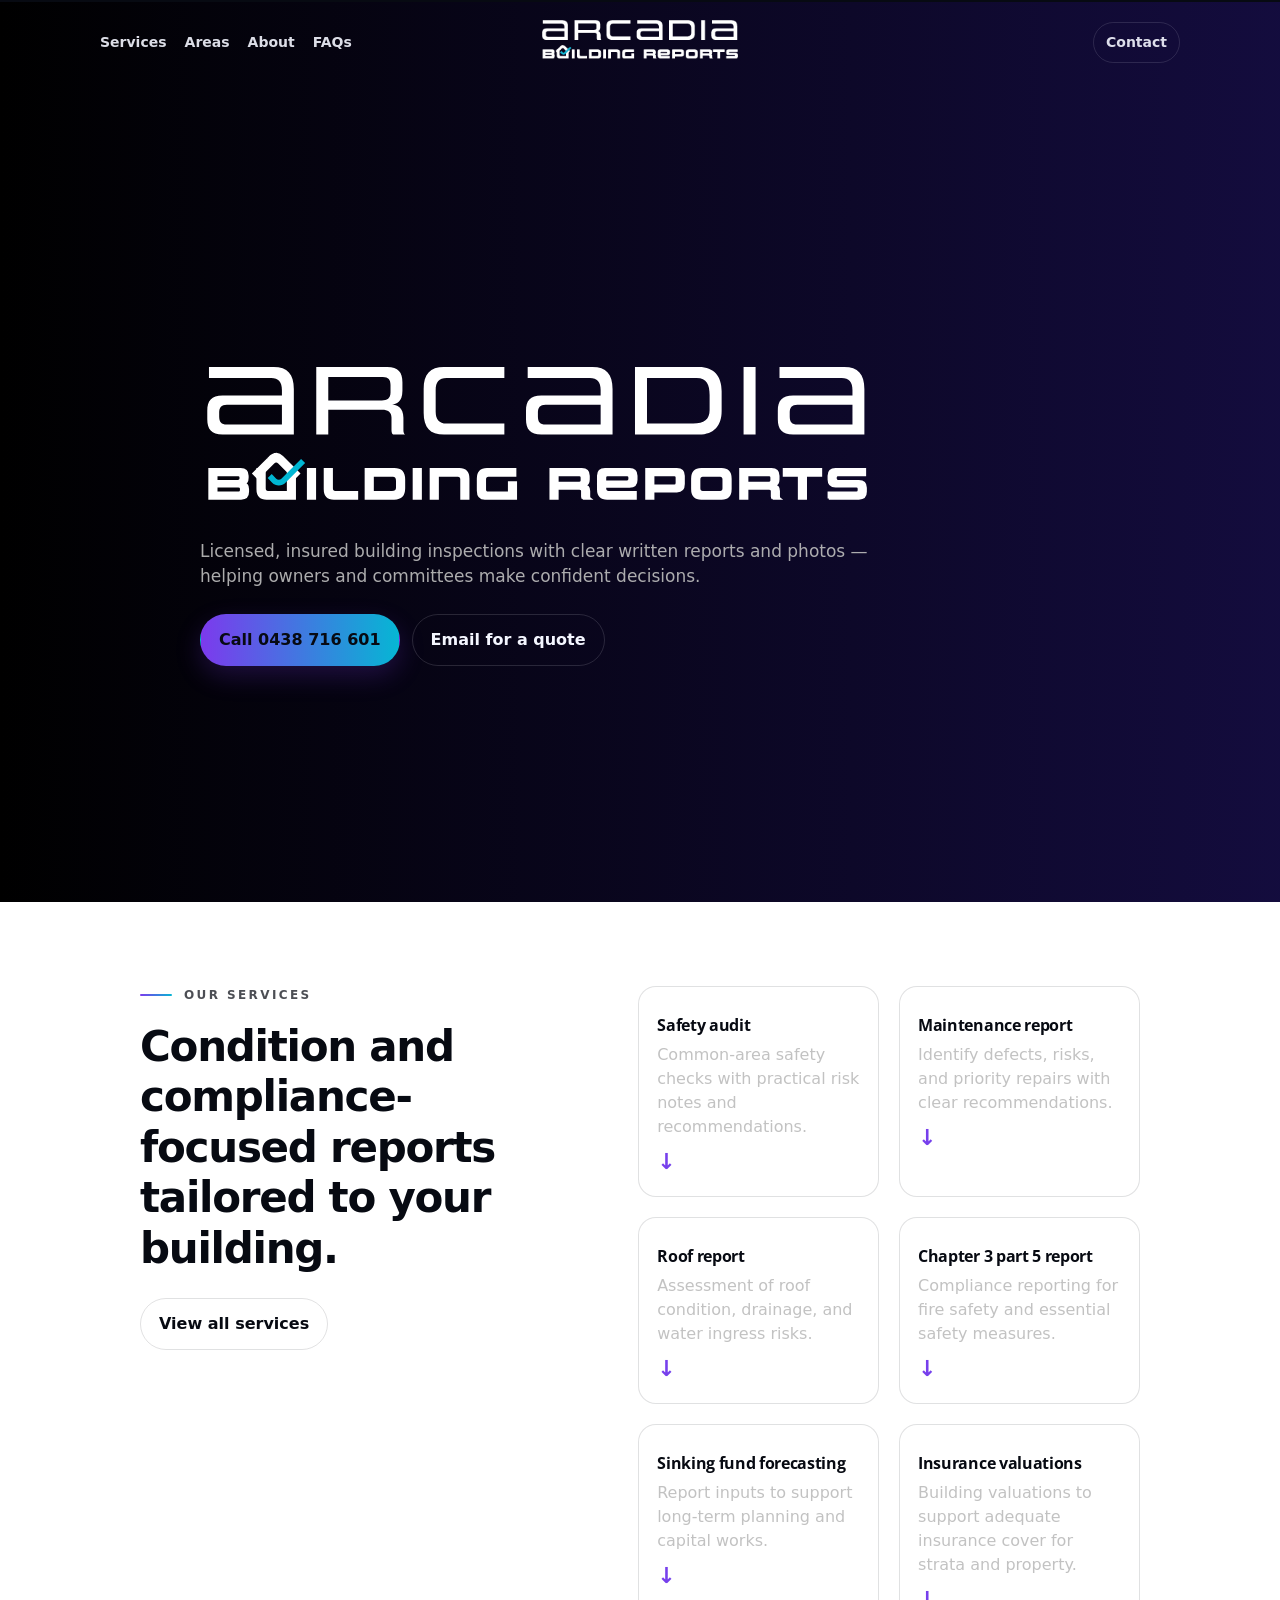
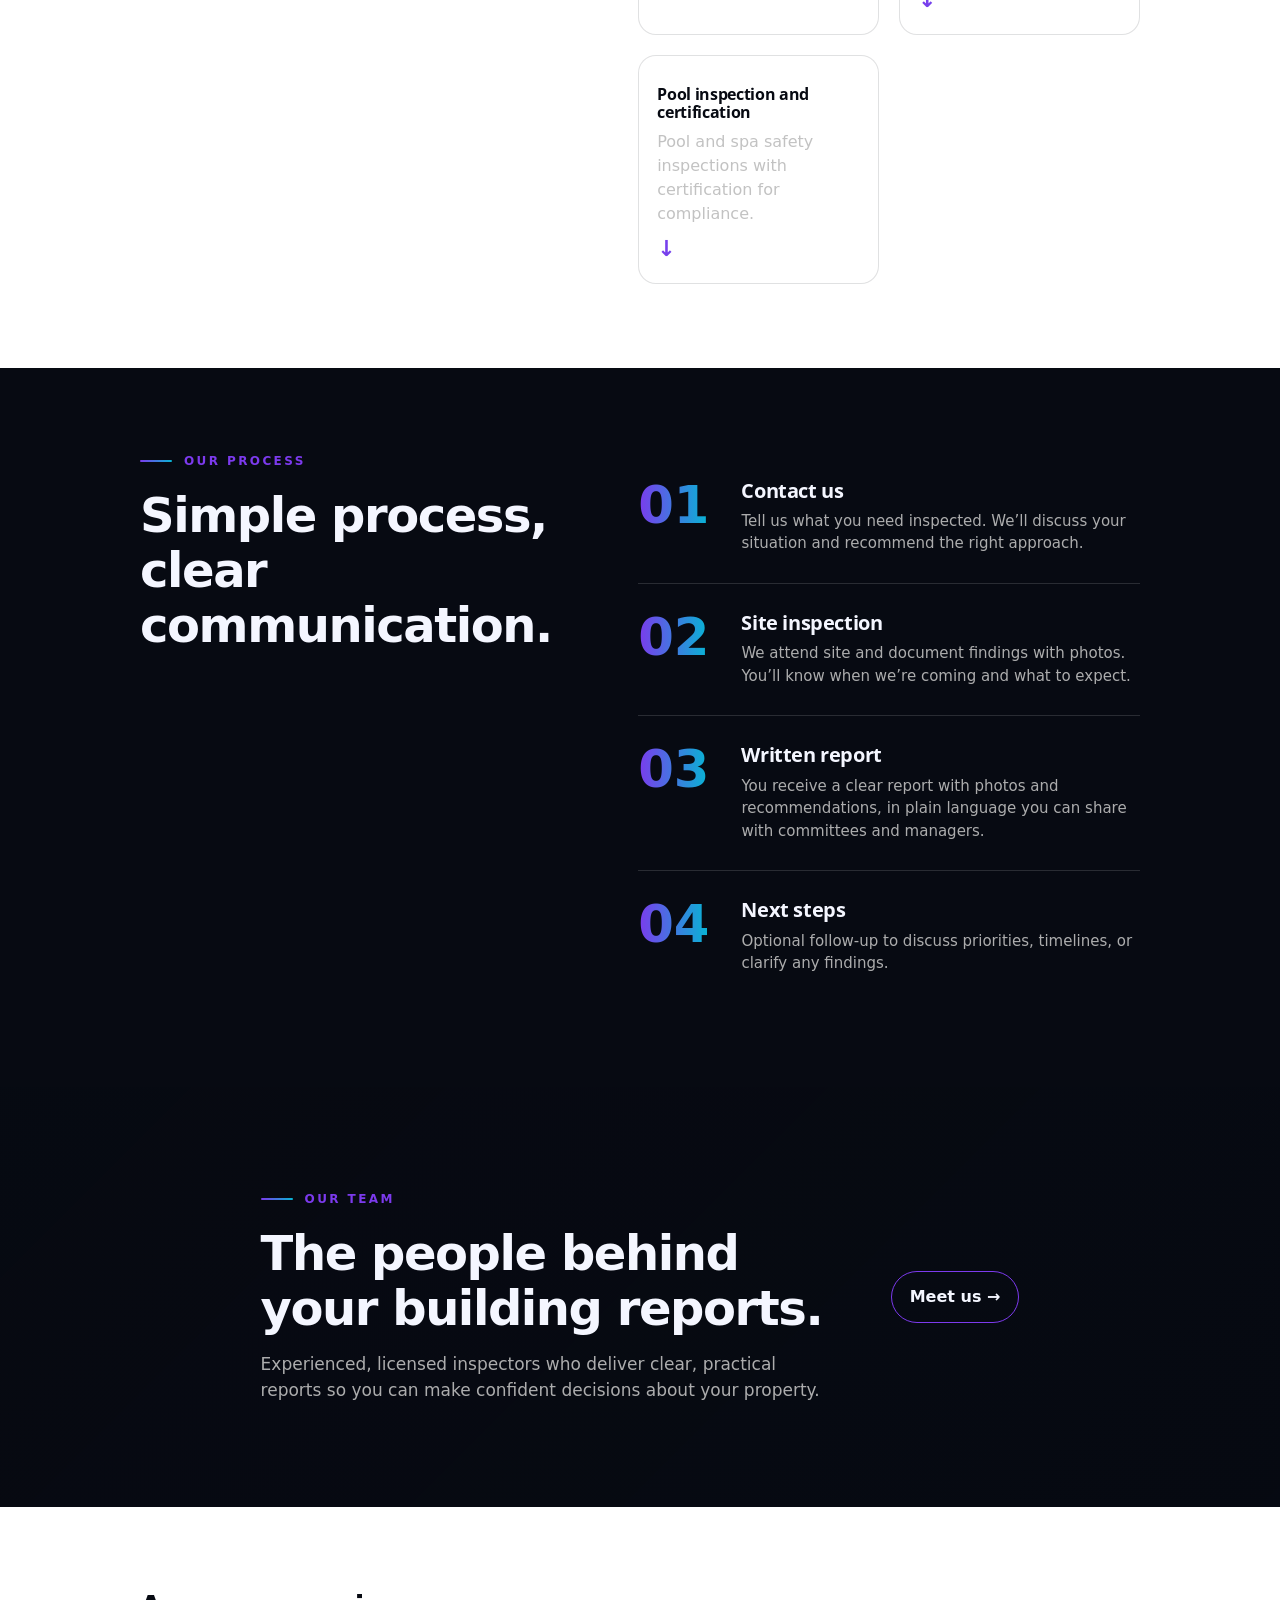
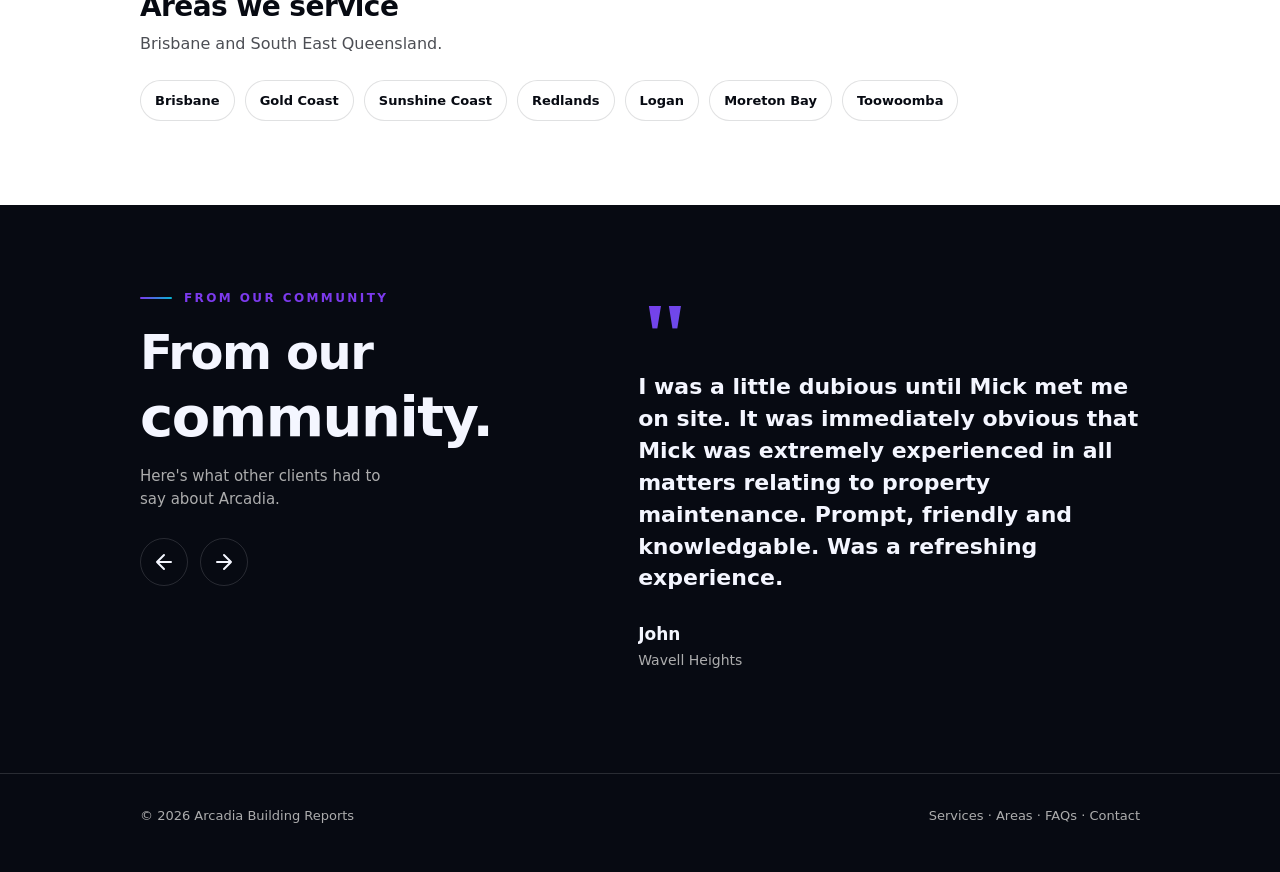
==== index.html @ a3cfd682 "tweaking styling and text" ====
<!doctype html>
<html lang="en">
  <head>
    <meta charset="utf-8" />
    <meta name="viewport" content="width=device-width, initial-scale=1" />
    <title>
      Arcadia Building Reports | Building & Strata Reports - Brisbane & SE QLD
    </title>
    <meta
      name="description"
      content="Clear, practical building inspection reports for strata, property managers and owners across Brisbane and South East Queensland."
    />
    <link rel="preconnect" href="https://fonts.googleapis.com" />
    <link rel="preconnect" href="https://fonts.gstatic.com" crossorigin />
    <link
      href="https://fonts.googleapis.com/css2?family=Figtree:ital,wght@0,300..900;1,300..900&family=Lexend:wght@100..900&family=Open+Sans:ital,wght@0,300..800;1,300..800&display=swap"
      rel="stylesheet"
    />
    <link rel="stylesheet" href="styles.css" />
  </head>

  <body>
    <!-- ===== Header ===== -->
    <header class="site-header" id="site-header">
      <div class="container header-inner">
        <nav class="nav nav--left">
          <a href="services.html">Services</a>
          <a href="areas.html">Areas</a>
          <a href="about.html">About</a>
          <a href="faq.html">FAQs</a>
        </nav>

        <a class="brand brand--logo" href="index.html">
          <img
            src="images/Arcadia_logo_double_white.png"
            alt="Arcadia Building Reports"
            class="brand__img brand__img--desktop"
          />
          <img
            src="images/Arcadia_house.svg"
            alt="Arcadia Building Reports"
            class="brand__img brand__img--mobile"
          />
        </a>

        <button
          class="nav-toggle"
          id="nav-toggle"
          aria-label="Toggle menu"
          aria-expanded="false"
        >
          <span class="nav-toggle__bar"></span>
          <span class="nav-toggle__bar"></span>
          <span class="nav-toggle__bar"></span>
        </button>

        <nav class="nav nav--right">
          <a class="btn btn--small btn--outline" href="contact.html">Contact</a>
        </nav>

        <div class="nav-overlay" id="nav-overlay">
          <nav class="nav nav--mobile">
            <a href="services.html">Services</a>
            <a href="areas.html">Areas</a>
            <a href="about.html">About</a>
            <a href="faq.html">FAQs</a>
            <a class="btn btn--outline" href="contact.html">Contact</a>
          </nav>
        </div>
      </div>
    </header>

    <main>
      <!-- ===== HERO (FULL PAGE) ===== -->
      <section class="hero hero--full">
        <div class="hero-intro" aria-hidden="true">
          <svg
            class="hero-intro__svg"
            viewBox="0 0 23.718 19.529"
            xmlns="http://www.w3.org/2000/svg"
            aria-hidden="true"
          >
            <path
              class="hero-intro__house"
              pathLength="1"
              fill="none"
              stroke="#fff"
              stroke-width="0.22"
              stroke-linecap="round"
              stroke-linejoin="round"
              d="M3.702,7.068v.09l.09-.09h-.09ZM18.752,7.068l.08.08v-.08h-.08Z"
            />
            <path
              class="hero-intro__house"
              pathLength="1"
              fill="none"
              stroke="#fff"
              stroke-width="0.22"
              stroke-linecap="round"
              stroke-linejoin="round"
              d="M18.832,7.148l-.08-.08-4.75-4.76-.17-.17c-.83-.82-1.65-1.22-2.48-1.24h-.04c-.12,0-.25.01-.38.03-.12.02-.24.03-.36.06-.03.01-.06.02-.08.03-.42.12-.83.34-1.25.67-.14.1-.28.23-.42.36-.04.04-.08.06-.11.1l-.02.02c-.05.05-.09.08-.14.14l-6.52,6.52,1.67,1.67v4.58c0,2.55,1.17,3.85,3.62,3.85h11.51v-8.43l1.67-1.68-1.67-1.67ZM16.122,16.388H7.922c-.96,0-1.44-.54-1.44-1.59v-6.82l3.61-3.62c.79-.78,1.52-.79,2.35-.01l3.68,3.68v8.36Z"
            />
            <path
              class="hero-intro__tick"
              pathLength="1"
              fill="none"
              stroke="#00b6d3"
              stroke-width="0.22"
              stroke-linecap="round"
              stroke-linejoin="round"
              d="M21.427,2.892l-8.045,7.997c-.28.28-.652.434-1.049.434s-.769-.154-1.045-.43l-1.842-1.894-1.662,1.661,1.839,1.891c.723.723,1.685,1.121,2.71,1.121s1.987-.398,2.711-1.12l8.044-7.997-1.661-1.662Z"
            />
          </svg>
        </div>
        <div class="container hero-inner">
          <div class="hero-copy">
            <img
              src="images/Arcadia_all_white.svg"
              alt="Arcadia Building Reports"
            />

            <p class="lead">
              Licensed, insured building inspections with clear written reports
              and photos — helping owners and committees make confident
              decisions.
            </p>

            <div class="cta-row">
              <a class="btn" href="tel:+61700000000">Call 0438 716 601</a>
              <a
                class="btn btn--outline"
                href="mailto:info@arcadiabuildingreports.com.au"
                >Email for a quote</a
              >
            </div>
          </div>
        </div>
      </section>

      <!-- ===== SERVICES ===== -->
      <section class="section section--white services-section">
        <div class="container services-section__inner">
          <div class="services-section__heading">
            <p class="services-section__eyebrow">
              <span class="services-section__line"></span>Our services
            </p>
            <h2 class="services-section__title">
              Condition and compliance-focused reports tailored to your
              building.
            </h2>
            <div class="services-section__cta">
              <a class="btn btn--outline" href="services.html"
                >View all services</a
              >
            </div>
          </div>

          <div class="services-section__grid grid">
            <article class="tile tile--light services-tile">
              <h3>Safety audit</h3>
              <p>
                Common-area safety checks with practical risk notes and
                recommendations.
              </p>
            </article>

            <article class="tile tile--light services-tile">
              <h3>Maintenance report</h3>
              <p>
                Identify defects, risks, and priority repairs with clear
                recommendations.
              </p>
            </article>

            <article class="tile tile--light services-tile">
              <h3>Roof report</h3>
              <p>
                Assessment of roof condition, drainage, and water ingress risks.
              </p>
            </article>

            <article class="tile tile--light services-tile">
              <h3>Chapter 3 part 5 report</h3>
              <p>
                Compliance reporting for fire safety and essential safety
                measures.
              </p>
            </article>

            <article class="tile tile--light services-tile">
              <h3>Sinking fund forecasting</h3>
              <p>
                Report inputs to support long-term planning and capital works.
              </p>
            </article>

            <article class="tile tile--light services-tile">
              <h3>Insurance valuations</h3>
              <p>
                Building valuations to support adequate insurance cover for
                strata and property.
              </p>
            </article>

            <article class="tile tile--light services-tile">
              <h3>Pool inspection and certification</h3>
              <p>
                Pool and spa safety inspections with certification for
                compliance.
              </p>
            </article>
          </div>
        </div>
      </section>

      <!-- ===== PROCESS (HOW IT WORKS) ===== -->
      <section class="section section--dark how-it-works">
        <div class="container how-it-works__inner">
          <div class="how-it-works__heading">
            <p class="how-it-works__eyebrow">
              <span class="how-it-works__line"></span>Our process
            </p>
            <h2 class="how-it-works__title">
              Simple process,<br />
              clear communication.
            </h2>
          </div>
          <ol class="how-it-works__steps">
            <li class="how-it-works__step">
              <span class="how-it-works__num">01</span>
              <div class="how-it-works__content">
                <h3>Contact us</h3>
                <p>
                  Tell us what you need inspected. We’ll discuss your situation
                  and recommend the right approach.
                </p>
              </div>
            </li>
            <li class="how-it-works__step">
              <span class="how-it-works__num">02</span>
              <div class="how-it-works__content">
                <h3>Site inspection</h3>
                <p>
                  We attend site and document findings with photos. You’ll know
                  when we’re coming and what to expect.
                </p>
              </div>
            </li>
            <li class="how-it-works__step">
              <span class="how-it-works__num">03</span>
              <div class="how-it-works__content">
                <h3>Written report</h3>
                <p>
                  You receive a clear report with photos and recommendations, in
                  plain language you can share with committees and managers.
                </p>
              </div>
            </li>
            <li class="how-it-works__step">
              <span class="how-it-works__num">04</span>
              <div class="how-it-works__content">
                <h3>Next steps</h3>
                <p>
                  Optional follow-up to discuss priorities, timelines, or
                  clarify any findings.
                </p>
              </div>
            </li>
          </ol>
        </div>
      </section>

      <!-- ===== TEAM BANNER (full-width image + overlay) ===== -->
      <section class="team-banner">
        <div class="team-banner__bg" aria-hidden="true"></div>
        <div class="container team-banner__inner">
          <div class="team-banner__content">
            <p class="team-banner__eyebrow">
              <span class="team-banner__line"></span>Our team
            </p>
            <h2 class="team-banner__title">
              The people behind your building reports.
            </h2>
            <p class="team-banner__desc">
              Experienced, licensed inspectors who deliver clear, practical
              reports so you can make confident decisions about your property.
            </p>
          </div>
          <div class="team-banner__cta">
            <a class="btn btn--outline team-banner__btn" href="about.html"
              >Meet us →</a
            >
          </div>
        </div>
      </section>

      <!-- ===== AREAS (WHITE) ===== -->
      <section class="section section--white">
        <div class="container">
          <div class="section-head">
            <h2>Areas we service</h2>
            <p>Brisbane and South East Queensland.</p>
          </div>

          <div class="chips">
            <span class="chip chip--light">Brisbane</span>
            <span class="chip chip--light">Gold Coast</span>
            <span class="chip chip--light">Sunshine Coast</span>
            <span class="chip chip--light">Redlands</span>
            <span class="chip chip--light">Logan</span>
            <span class="chip chip--light">Moreton Bay</span>
            <span class="chip chip--light">Toowoomba</span>
          </div>
        </div>
      </section>

      <!-- ===== TESTIMONIALS (dark section) ===== -->
      <section
        class="section section--dark testimonials"
        aria-label="Client testimonials"
      >
        <div class="container testimonials__inner">
          <div class="testimonials__heading">
            <p class="testimonials__eyebrow">
              <span class="testimonials__line"></span>From our community
            </p>
            <h2 class="testimonials__title">
              From our
              <span class="testimonials__title-accent">community.</span>
            </h2>
            <p class="testimonials__subtitle">
              Here's what other clients had to say about Arcadia.
            </p>
            <div class="testimonials__nav" aria-label="Testimonial navigation">
              <button
                type="button"
                class="testimonials__btn testimonials__prev"
                aria-label="Previous testimonial"
              >
                <svg
                  width="24"
                  height="24"
                  viewBox="0 0 24 24"
                  fill="none"
                  stroke="currentColor"
                  stroke-width="2"
                  stroke-linecap="round"
                  stroke-linejoin="round"
                  aria-hidden="true"
                >
                  <path d="M19 12H5M12 19l-7-7 7-7" />
                </svg>
              </button>
              <button
                type="button"
                class="testimonials__btn testimonials__next"
                aria-label="Next testimonial"
              >
                <svg
                  width="24"
                  height="24"
                  viewBox="0 0 24 24"
                  fill="none"
                  stroke="currentColor"
                  stroke-width="2"
                  stroke-linecap="round"
                  stroke-linejoin="round"
                  aria-hidden="true"
                >
                  <path d="M5 12h14M12 5l7 7-7 7" />
                </svg>
              </button>
            </div>
          </div>
          <div class="testimonials__slider">
            <div class="testimonials__list">
              <article
                class="testimonials__slide testimonials__slide--current"
                data-index="0"
              >
                <span class="testimonials__quote-mark" aria-hidden="true"
                  >"</span
                >
                <blockquote class="testimonials__text">
                  I was a little dubious until Mick met me on site. It was
                  immediately obvious that Mick was extremely experienced in all
                  matters relating to property maintenance. Prompt, friendly and
                  knowledgable. Was a refreshing experience.
                </blockquote>
                <div class="testimonials__author">
                  <span class="testimonials__name">John</span>
                  <span class="testimonials__location">Wavell Heights</span>
                </div>
              </article>
              <article class="testimonials__slide" data-index="1">
                <span class="testimonials__quote-mark" aria-hidden="true"
                  >"</span
                >
                <blockquote class="testimonials__text">
                  When asked to write this testimonial I didn't hesitate as the
                  Arcadia team were first class from the initial phone call, the
                  walk around on site and then the resultant report that was
                  easy to read and something our Committee could work off. A big
                  tick to Steve and the Arcadia team.
                </blockquote>
                <div class="testimonials__author">
                  <span class="testimonials__name">Jackie</span>
                  <span class="testimonials__location">Gold Coast</span>
                </div>
              </article>
              <article class="testimonials__slide" data-index="2">
                <span class="testimonials__quote-mark" aria-hidden="true"
                  >"</span
                >
                <blockquote class="testimonials__text">
                  I find it hard to trust contractors after some disappointing
                  experiences. David and the Arcadia team have earned my trust
                  through their obvious knowledge of the space they play in and
                  the first class communication at all times. Very impressed.
                </blockquote>
                <div class="testimonials__author">
                  <span class="testimonials__name">Hamish</span>
                  <span class="testimonials__location">Greenslopes</span>
                </div>
              </article>
            </div>
          </div>
        </div>
      </section>
    </main>

    <!-- ===== Footer ===== -->
    <footer class="site-footer">
      <div class="container footer-inner">
        <p class="small">© <span id="year"></span> Arcadia Building Reports</p>
        <p class="small">
          <a href="services.html">Services</a> ·
          <a href="areas.html">Areas</a> · <a href="faq.html">FAQs</a> ·
          <a href="contact.html">Contact</a>
        </p>
      </div>
    </footer>
    <script src="main.js"></script>
  </body>
</html>
---- styles.css ----
/* styles.css — complete (bold hero, light sections, proper typography, flexbox layout) */

/* ===== Design tokens ===== */
:root {
  --bg-dark: #070a12;
  --bg-light: #f6f7fb;
  --bg-white: #ffffff;

  --text-dark: #070a12;
  --text-light: #f4f6ff;

  --muted-dark: rgba(7, 10, 18, 0.72);
  --muted-light: rgba(188, 188, 188, 0.912);

  --line-dark: rgba(7, 10, 18, 0.12);
  --line-light: rgba(244, 246, 255, 0.14);

  --accent: #7c3aed;
  --accent2: #06b6d4;

  --radius: 18px;
  --shadow: 0 18px 40px rgba(0, 0, 0, 0.15);

  --grad-hero:
    radial-gradient(
      900px 520px at 14% 8%,
      rgba(73, 58, 237, 0.48),
      transparent 30%
    ),
    radial-gradient(
      760px 460px at 92% 18%,
      rgba(6, 182, 212, 0.38),
      transparent 58%
    );

  --gutter-x: 100px;
  --container-max: 1200px;
}

/* ===== Reset / base ===== */
* {
  box-sizing: border-box;
}

html {
  scroll-behavior: smooth;
  -webkit-text-size-adjust: 100%;
}

body {
  margin: 0;
  font-family:
    system-ui,
    -apple-system,
    Segoe UI,
    Roboto,
    Arial,
    sans-serif;
  background: var(--bg-dark);
  color: var(--text-light);
  line-height: 1.5;
}

a {
  color: inherit;
  text-decoration: none;
}

a:hover {
  text-decoration: underline;
}

h1,
h2,
h3,
h4 {
  margin: 0 0 12px;
  line-height: 1.12;
  letter-spacing: -0.02em;
}

h1 {
  font-size: 60px;
}

h3 {
  font-family: "Open Sans", sans-serif;
  font-size: 1.75rem;
  margin-top: 0.75rem;
  margin-bottom: 0.875rem;
  font-weight: 400;
  text-transform: uppercase;
  color: black;
}

p {
  margin: 0 0 14px; /* consistent vertical rhythm */
  max-width: 70ch; /* stops paragraphs spanning too wide on big screens */
  color: rgb(177, 177, 177);
}

.small {
  font-size: 13px;
  color: var(--muted-light);
}

ul,
ol {
  margin: 0;
  padding: 0;
}

li {
  margin: 0;
}

::selection {
  background: rgba(124, 58, 237, 0.35);
}

/* ===== Layout containers ===== */
.container {
  max-width: var(--container-max);
  margin: 0 auto;
  padding: 0 var(--gutter-x);
}

section {
  padding: 50px 0;
}

/* ===== Header ===== */
.site-header {
  position: sticky;
  top: 0;
  z-index: 10;
  background: transparent !important; /* force transparent so hero shows through */
  border-bottom: 1px solid transparent;
  transition:
    background 0.35s ease,
    border-color 0.35s ease,
    box-shadow 0.35s ease;
}

/* When scrolled, allow the dark overlay (override the !important above via specificity) */
.site-header.is-scrolled {
  background: rgba(0, 0, 0, 1) !important;
}

/* Header uses same gutter as sections for alignment */
.site-header .container {
  padding-left: var(--gutter-x);
  padding-right: var(--gutter-x);
}

.site-header.is-scrolled {
  border-bottom-color: var(--line-light);
}

.header-inner {
  display: grid;
  grid-template-columns: 1fr auto 1fr;
  align-items: center;
  gap: 24px;
  padding: 22px 0;
  max-width: 100%;
  transition: max-width 0.35s ease;
}

.site-header.is-scrolled .header-inner {
  max-width: 900px;
  margin: 0 auto;
}

.nav--left {
  display: flex;
  align-items: center;
  gap: 18px;
  justify-self: start;
}

.nav--right {
  display: flex;
  align-items: center;
  gap: 18px;
  justify-self: end;
}

.brand {
  display: flex;
  flex-direction: column;
  gap: 2px;
  justify-self: center;
  text-align: center;
}

.brand--logo {
  display: flex;
  align-items: center;
  justify-content: center;
  line-height: 0;
  padding: 0;
  margin-top: -6px;
}

.brand--logo .brand__img {
  vertical-align: middle;
  object-position: center 72%;
}

.brand__img {
  display: block;
  height: 40px;
  width: auto;
  object-fit: contain;
}

.brand__img--mobile {
  display: none;
}

.brand__name {
  font-weight: 900;
  letter-spacing: 0.2px;
  font-size: 16px;
}

.brand__tag {
  font-size: 13px;
  color: var(--muted-light);
}

.nav a {
  font-weight: 800;
  font-size: 14px;
  opacity: 0.9;
}

.nav a:hover {
  opacity: 1;
  text-decoration: none;
}

/* ===== Burger / mobile nav toggle ===== */
.nav-toggle {
  display: none;
  flex-direction: column;
  justify-content: center;
  gap: 6px;
  width: 40px;
  height: 40px;
  padding: 0;
  border: none;
  background: transparent;
  cursor: pointer;
  color: var(--text-light);
  transition: opacity 0.2s ease;
}

.nav-toggle:hover {
  opacity: 0.85;
}

.nav-toggle__bar {
  display: block;
  width: 24px;
  height: 2px;
  background: currentColor;
  border-radius: 2px;
  transition:
    transform 0.3s ease,
    opacity 0.3s ease;
}

.site-header.is-nav-open .nav-toggle__bar:nth-child(1) {
  transform: translateY(8px) rotate(45deg);
}

.site-header.is-nav-open .nav-toggle__bar:nth-child(2) {
  opacity: 0;
}

.site-header.is-nav-open .nav-toggle__bar:nth-child(3) {
  transform: translateY(-8px) rotate(-45deg);
}

/* Full-page overlay for mobile nav */
.nav-overlay {
  display: none;
}

/* ===== Buttons ===== */
.btn {
  display: inline-flex;
  align-items: center;
  justify-content: center;
  padding: 13px 18px;
  border-radius: 999px;
  font-weight: 900;
  border: 1px solid transparent;
  background: linear-gradient(90deg, var(--accent), var(--accent2));
  color: var(--text-dark);
  box-shadow: 0 10px 26px rgba(124, 58, 237, 0.22);
  text-decoration: none;
}

.btn:hover {
  filter: brightness(1.05);
  text-decoration: none;
}

.btn--outline {
  background: transparent;
  border: 1px solid var(--line-light);
  color: var(--text-light);
  box-shadow: none;
}

.btn--outline:hover {
  background: rgba(244, 246, 255, 0.06);
}

.btn--small {
  padding: 9px 12px;
  font-size: 14px;
}

/* ===== HERO ===== */

.hero {
  padding: 90px 0 40px;
}

/* Pull hero behind the header so the hero background shows through the transparent nav */
.hero--full {
  position: relative;
  margin-top: -84px;
  padding-top: 174px; /* 84px (header) + 90px (original top padding) */
  background-image:
    linear-gradient(to right, rgba(0, 0, 0, 1), rgba(32, 14, 105, 0.5)),
    url("images/building.jpg");
  background-size: cover;
  background-position: center;
  background-repeat: no-repeat;
  min-height: calc(
    100vh - 0px
  ); /* full viewport; we added padding for header */
  display: flex;
  align-items: center;
}

/* Hero intro: paths draw in (stroke animation), then whole fades out */
.hero-intro {
  position: absolute;
  inset: 0;
  display: flex;
  align-items: center;
  justify-content: center;
  pointer-events: none;
  z-index: 1;
}

.hero-intro__svg {
  width: min(280px, 28vw);
  height: auto;
}

/* House: path draws in over first 20%, holds, then fades out */
.hero-intro__house {
  stroke-dasharray: 1;
  stroke-dashoffset: 1;
  animation: hero-intro-draw-house 4.2s ease forwards;
}

@keyframes hero-intro-draw-house {
  0% {
    stroke-dashoffset: 1;
    opacity: 1;
  }
  20% {
    stroke-dashoffset: 0;
    opacity: 1;
  }
  58% {
    stroke-dashoffset: 0;
    opacity: 1;
  }
  85% {
    stroke-dashoffset: 0;
    opacity: 0;
  }
  100% {
    stroke-dashoffset: 0;
    opacity: 0;
  }
}

/* Tick: path draws in after the house (20%–38%), then fades out */
.hero-intro__tick {
  stroke-dasharray: 1;
  stroke-dashoffset: 1;
  animation: hero-intro-draw-tick 4.2s ease forwards;
}

@keyframes hero-intro-draw-tick {
  0% {
    stroke-dashoffset: 1;
    opacity: 1;
  }
  20% {
    stroke-dashoffset: 1;
    opacity: 1;
  }
  38% {
    stroke-dashoffset: 0;
    opacity: 1;
  }
  58% {
    stroke-dashoffset: 0;
    opacity: 1;
  }
  85% {
    stroke-dashoffset: 0;
    opacity: 0;
  }
  100% {
    stroke-dashoffset: 0;
    opacity: 0;
  }
}

/* Hero copy fades in after the whole intro image has faded out */
.hero--full .hero-copy {
  opacity: 0;
  animation: hero-copy-show 0.8s ease 3.6s forwards;
}

@keyframes hero-copy-show {
  to {
    opacity: 1;
  }
}

/* Skip intro when returning to homepage (sessionStorage has already seen it) */
.hero--skip-intro .hero-intro {
  display: none;
}

.hero--skip-intro .hero-copy {
  opacity: 1;
  animation: none;
}

/* Left-align hero content (like before aside was removed) */
.hero--full .container {
  margin-left: var(--gutter-x);
  margin-right: auto;
}

.hero--full .hero-inner {
  justify-content: flex-start;
}

/* About page hero – full viewport, about-us image, white text, scroll arrow */
.hero--about {
  margin-top: -84px;
  padding-top: 174px;
  padding-bottom: 80px;
  min-height: 100vh;
  display: flex;
  flex-direction: column;
  align-items: flex-start;
  justify-content: center;
  position: relative;
  background-image:
    linear-gradient(
      to bottom,
      rgba(7, 10, 18, 0.7) 0%,
      rgba(7, 10, 18, 0.55) 50%,
      rgba(7, 10, 18, 0.78) 100%
    ),
    url("images/about-us.png");
  background-size: cover;
  background-position: center;
  background-repeat: no-repeat;
}

/* Left-align hero content like Services page */
.hero--about .container {
  margin-left: var(--gutter-x);
  margin-right: auto;
}

.hero--about .hero__content {
  display: flex;
  flex-direction: column;
  justify-content: center;
  align-items: flex-start;
  text-align: left;
}

.hero--about .hero__eyebrow {
  color: rgba(255, 255, 255, 0.85);
}

.hero--about .hero__lead {
  color: rgba(255, 255, 255, 0.9);
}

.hero__scroll {
  position: absolute;
  bottom: 32px;
  left: 50%;
  transform: translateX(-50%);
  display: flex;
  flex-direction: column;
  align-items: center;
  color: #ffffff;
  opacity: 0.9;
  text-decoration: none;
  animation: hero-scroll-bounce 2s ease-in-out infinite;
}

.hero__scroll:hover {
  opacity: 1;
  color: #ffffff;
  text-decoration: none;
}

.hero__scroll-arrow {
  width: 28px;
  height: 28px;
  border-right: 2px solid currentColor;
  border-bottom: 2px solid currentColor;
  transform: rotate(45deg);
  margin-top: -8px;
}

@keyframes hero-scroll-bounce {
  0%,
  100% {
    transform: translateX(-50%) translateY(0);
  }
  50% {
    transform: translateX(-50%) translateY(6px);
  }
}

.hero-inner {
  display: flex;
  align-items: center; /* center vertical alignment */
  justify-content: space-between;
  gap: 56px; /* breathing room */
}

.hero-copy {
  flex: 1 1 720px;
  max-width: 720px;
}

.eyebrow {
  margin: 0 0 18px;
  font-size: 12px;
  letter-spacing: 0.2em;
  text-transform: uppercase;
  color: var(--muted-light);
}

.hero h1 {
  margin: 0 0 16px;
  font-size: clamp(44px, 5vw, 72px);
  line-height: 1.02;
  letter-spacing: -0.04em;
}

.accent {
  background: linear-gradient(90deg, var(--accent), var(--accent2));
  -webkit-background-clip: text;
  background-clip: text;
  color: transparent;
}

.lead {
  margin: 24px 0 24px;
  font-size: 17px;
  color: var(--muted-light);
  max-width: 62ch;
}

.cta-row {
  display: flex;
  flex-wrap: wrap;
  gap: 12px;
  margin: 0 0 16px;
}

/* ===== Sections ===== */

.section {
  padding: 84px 0;
}

.section--white {
  background: var(--bg-white);
  color: var(--text-dark);
}

.section--light {
  background: var(--bg-light);
  color: var(--text-dark);
}

.section--dark {
  background: var(--bg-dark);
  color: var(--text-light);
}

/* Section headings + paragraph colour on light backgrounds */
.section--white p,
.section--light p {
  color: var(--muted-dark);
}

.section-head {
  margin: 0 0 24px;
}

.section-head h2 {
  font-size: 28px;
  margin: 0 0 10px;
}

/* On light sections, outline buttons should use dark borders */
.section--white .btn--outline,
.section--light .btn--outline {
  border-color: var(--line-dark);
  color: var(--text-dark);
}

.section--white .btn--outline:hover,
.section--light .btn--outline:hover {
  background: rgba(7, 10, 18, 0.04);
}

/* ===== Services section (vibe match with How it works) ===== */
.services-section__inner {
  display: grid;
  grid-template-columns: 1fr 1.2fr;
  gap: 60px 80px;
  align-items: start;
}

.services-section__heading {
  position: sticky;
  top: 120px;
}

.services-section__eyebrow {
  display: flex;
  align-items: center;
  gap: 12px;
  margin: 0 0 18px;
  font-size: 12px;
  letter-spacing: 0.2em;
  text-transform: uppercase;
  color: var(--accent);
  font-weight: 700;
}

.services-section__line {
  display: block;
  width: 32px;
  height: 2px;
  background: linear-gradient(90deg, var(--accent), var(--accent2));
  border-radius: 2px;
}

.services-section__title {
  margin: 0;
  font-size: clamp(28px, 3.5vw, 42px);
  font-weight: 800;
  line-height: 1.2;
  letter-spacing: -0.03em;
  color: var(--text-dark);
}

.services-section__grid.grid {
  display: grid;
  grid-template-columns: repeat(2, 1fr);
  gap: 20px;
}

.services-section__cta {
  margin-top: 24px;
}

.services-tile {
  flex: none !important;
}

.services-tile::after {
  content: "↓";
  display: block;
  font-size: 22px;
  font-weight: 900;
  margin-top: 8px;
  background: linear-gradient(90deg, var(--accent), var(--accent2));
  -webkit-background-clip: text;
  background-clip: text;
  color: transparent;
  opacity: 1;
}

.services-tile h3 {
  text-transform: none;
  font-weight: 700;
  color: var(--text-dark);
}

.services-tile p {
  color: var(--muted-dark);
}

@media (max-width: 900px) {
  .services-section__inner {
    grid-template-columns: 1fr;
  }

  .services-section__heading {
    position: static;
  }

  .services-section__grid {
    grid-template-columns: 1fr;
  }
}

/* ===== Tiles (services cards) ===== */
.grid {
  display: flex;
  flex-wrap: wrap;
  gap: 16px;
}

.tile {
  flex: 1 1 calc(33.333% - 16px);
  border-radius: var(--radius);
  padding: 18px;
  cursor: pointer;
  border: 1px solid var(--line-dark);
  background: var(--bg-white);
  text-decoration: none;
  transition:
    transform 160ms ease,
    box-shadow 160ms ease,
    border-color 160ms ease;
}

.tile h3 {
  font-size: 16px;
  margin-bottom: 8px;
}

.tile p {
  margin-bottom: 0;
  color: var(--muted-light);
  font-weight: 200;
}

.tile:hover {
  transform: translateY(-2px);
  box-shadow: 0 12px 26px rgba(7, 10, 18, 0.12);
  text-decoration: none;
}

.tile::after {
  content: "↓";
  display: block;
  font-size: 22px;
  margin-top: 6px;
  background: linear-gradient(90deg, var(--accent), var(--accent2));
  -webkit-background-clip: text;
  background-clip: text;
  color: transparent;
}

/* ===== How it works (process) ===== */

.how-it-works__inner {
  display: grid;
  grid-template-columns: 1fr 1.2fr;
  gap: 60px 80px;
  align-items: start;
}

.how-it-works__heading {
  position: sticky;
  top: 120px;
}

.how-it-works__eyebrow {
  display: flex;
  align-items: center;
  gap: 12px;
  margin: 0 0 18px;
  font-size: 12px;
  letter-spacing: 0.2em;
  text-transform: uppercase;
  color: var(--accent);
  font-weight: 700;
}

.how-it-works__line {
  display: block;
  width: 32px;
  height: 2px;
  background: linear-gradient(90deg, var(--accent), var(--accent2));
  border-radius: 2px;
}

.how-it-works__title {
  margin: 0;
  font-size: clamp(32px, 4vw, 48px);
  font-weight: 800;
  line-height: 1.15;
  letter-spacing: -0.03em;
  color: var(--text-light);
}

.how-it-works__steps {
  list-style: none;
  margin: 0;
  padding: 0;
  display: flex;
  flex-direction: column;
}

.how-it-works__step {
  display: grid;
  grid-template-columns: auto 1fr;
  gap: 24px 32px;
  padding: 28px 0;
  border-bottom: 1px solid var(--line-light);
}

.how-it-works__step:last-child {
  border-bottom: none;
}

.how-it-works__num {
  font-size: clamp(36px, 4vw, 52px);
  font-weight: 900;
  line-height: 1;
  background: linear-gradient(90deg, var(--accent), var(--accent2));
  -webkit-background-clip: text;
  background-clip: text;
  color: transparent;
}

.how-it-works__content h3 {
  margin: 0 0 8px;
  font-size: 20px;
  font-weight: 700;
  color: var(--text-light);
  text-transform: none;
}

.how-it-works__content p {
  margin: 0;
  color: var(--muted-light);
  font-size: 15px;
  max-width: 48ch;
}

@media (max-width: 900px) {
  .how-it-works__inner {
    grid-template-columns: 1fr;
    gap: 40px;
  }

  .how-it-works__heading {
    position: static;
  }

  .how-it-works__step {
    gap: 16px 20px;
    padding: 20px 0;
  }
}

/* ===== Testimonials (dark section, two-column + carousel) ===== */
.testimonials__inner {
  display: grid;
  grid-template-columns: 1fr 1.2fr;
  gap: 60px 80px;
  align-items: start;
}

.testimonials__heading {
  position: sticky;
  top: 120px;
}

.testimonials__eyebrow {
  display: flex;
  align-items: center;
  gap: 12px;
  margin: 0 0 18px;
  font-size: 12px;
  letter-spacing: 0.2em;
  text-transform: uppercase;
  color: var(--accent);
  font-weight: 700;
}

.testimonials__line {
  display: block;
  width: 32px;
  height: 2px;
  background: linear-gradient(90deg, var(--accent), var(--accent2));
  border-radius: 2px;
}

.testimonials__title {
  margin: 0 0 16px;
  font-size: clamp(32px, 4vw, 48px);
  font-weight: 800;
  line-height: 1.15;
  letter-spacing: -0.03em;
  color: var(--text-light);
}

.testimonials__title-accent {
  display: block;
  font-size: clamp(40px, 5vw, 56px);
  margin-top: 4px;
}

.testimonials__subtitle {
  margin: 0 0 28px;
  font-size: 15px;
  color: var(--muted-light);
  max-width: 28ch;
}

.testimonials__nav {
  display: flex;
  align-items: center;
  gap: 12px;
}

.testimonials__btn {
  display: flex;
  align-items: center;
  justify-content: center;
  width: 48px;
  height: 48px;
  padding: 0;
  border: 1px solid var(--line-light);
  border-radius: 50%;
  background: transparent;
  color: var(--text-light);
  cursor: pointer;
  transition:
    background 0.2s ease,
    border-color 0.2s ease,
    color 0.2s ease;
}

.testimonials__btn:hover {
  background: rgba(244, 246, 255, 0.08);
  border-color: var(--accent);
  color: var(--accent2);
}

.testimonials__btn:focus-visible {
  outline: 2px solid var(--accent2);
  outline-offset: 2px;
}

.testimonials__slider {
  position: relative;
  min-height: 400px;
  overflow: hidden;
}

.testimonials__list {
  position: relative;
  width: 100%;
  min-height: 400px;
}

.testimonials__slide {
  position: absolute;
  left: 0;
  top: 0;
  width: 100%;
  margin: 0;
  padding: 0 0 24px 0;
  border: none;
  opacity: 0;
  pointer-events: none;
  transition: opacity 0.35s ease;
}

.testimonials__slide--current {
  opacity: 1;
  pointer-events: auto;
  z-index: 1;
}

.testimonials__list--no-motion .testimonials__slide {
  transition: none;
}

.testimonials__quote-mark {
  display: block;
  font-size: clamp(64px, 8vw, 96px);
  font-weight: 800;
  line-height: 1;
  background: linear-gradient(135deg, var(--accent), var(--accent2));
  -webkit-background-clip: text;
  background-clip: text;
  color: transparent;
  margin-bottom: -0.15em;
  font-family: Georgia, "Times New Roman", serif;
}

.testimonials__text {
  margin: 0 0 28px;
  font-size: clamp(18px, 2vw, 22px);
  font-weight: 600;
  line-height: 1.45;
  color: var(--text-light);
  max-width: 42ch;
}

.testimonials__author {
  display: flex;
  flex-direction: column;
  gap: 2px;
}

.testimonials__name {
  font-size: 17px;
  font-weight: 700;
  color: var(--text-light);
}

.testimonials__location {
  font-size: 14px;
  color: var(--muted-light);
}

@media (max-width: 900px) {
  .testimonials__inner {
    grid-template-columns: 1fr;
    gap: 40px;
  }

  .testimonials__heading {
    position: static;
  }

  .testimonials__subtitle {
    max-width: none;
  }

  .testimonials__text {
    max-width: none;
  }
}

@media (max-width: 600px) {
  .testimonials__inner {
    gap: 32px;
  }

  .testimonials__title-accent {
    margin-top: 2px;
  }

  .testimonials__nav {
    margin-top: 8px;
  }

  .testimonials__btn {
    width: 44px;
    height: 44px;
  }

  .testimonials__slider {
    min-height: 360px;
  }

  .testimonials__list {
    min-height: 360px;
  }
}

/* ===== Service detail (services page: two-column, step list, light theme) ===== */
.service-detail {
  padding: 72px 0;
  color: var(--text-dark);
}

.service-detail p {
  color: var(--muted-dark);
}

.service-detail--white {
  background: var(--bg-white);
}

.service-detail--light {
  background: var(--bg-light);
}

.service-detail__inner {
  display: grid;
  grid-template-columns: 1fr 1.2fr;
  gap: 60px 80px;
  align-items: start;
}

.service-detail__heading {
  position: sticky;
  top: 120px;
}

.service-detail__eyebrow {
  display: flex;
  align-items: center;
  gap: 12px;
  margin: 0 0 18px;
  font-size: 12px;
  letter-spacing: 0.2em;
  text-transform: uppercase;
  color: var(--accent);
  font-weight: 700;
}

.service-detail__line {
  display: block;
  width: 32px;
  height: 2px;
  background: linear-gradient(90deg, var(--accent), var(--accent2));
  border-radius: 2px;
}

.service-detail__title {
  margin: 0;
  font-size: clamp(28px, 3.5vw, 44px);
  font-weight: 800;
  line-height: 1.15;
  letter-spacing: -0.03em;
  color: var(--text-dark);
}

.service-detail__steps {
  list-style: none;
  margin: 0 0 32px;
  padding: 0;
  display: flex;
  flex-direction: column;
}

.service-detail__step {
  display: grid;
  grid-template-columns: auto 1fr;
  gap: 24px 32px;
  padding: 28px 0;
  border-bottom: 1px solid var(--line-dark);
}

.service-detail__step:last-child {
  border-bottom: none;
}

.service-detail__line-accent {
  display: block;
  width: 32px;
  height: 4px;
  border-radius: 2px;
  background: linear-gradient(90deg, var(--accent), var(--accent2));
  margin-top: 8px;
  flex-shrink: 0;
}

.service-detail__step-content h3 {
  margin: 0 0 8px;
  font-size: 18px;
  font-weight: 700;
  color: var(--text-dark);
  text-transform: none;
  letter-spacing: 0;
}

.service-detail__step-content p {
  margin: 0;
  color: var(--muted-dark);
  font-size: 15px;
  max-width: 52ch;
}

.service-detail__panel {
  background: var(--bg-white);
  border: 1px solid var(--line-dark);
  border-radius: var(--radius);
  padding: 22px 26px 22px 36px;
}

/* Center the panel vertically in area detail sections (desktop) */
.service-detail .two-col {
  align-items: center;
}

.service-detail--white .service-detail__panel {
  background: var(--bg-light);
}

.service-detail--light .service-detail__panel {
  background: var(--bg-white);
}

.service-detail__panel p {
  margin: 0 0 10px;
  color: var(--text-dark);
  font-size: 14px;
}

.service-detail__panel ul {
  list-style: disc;
  padding-left: 20px;
  margin: 0;
}

.service-detail__panel li {
  margin: 0 0 6px;
  color: var(--muted-dark);
  font-size: 14px;
}

@media (max-width: 900px) {
  .service-detail__inner {
    grid-template-columns: 1fr;
    gap: 40px;
  }

  .service-detail__heading {
    position: static;
  }

  .service-detail__step {
    gap: 16px 20px;
    padding: 20px 0;
  }

  /* When stacked, keep normal horizontal alignment */
  .service-detail .two-col {
    align-items: stretch;
  }
}

/* ===== Team banner (full-width image + overlay) ===== */
.team-banner {
  position: relative;
  min-height: 420px;
  display: flex;
  align-items: center;
  padding: 84px 0;
  overflow: hidden;
}

.team-banner__bg {
  position: absolute;
  inset: 0;
  background-image: url("images/building.jpg");
  background-size: cover;
  background-position: center;
  background-repeat: no-repeat;
}

.team-banner__bg::after {
  content: "";
  position: absolute;
  inset: 0;
  background: linear-gradient(
    135deg,
    rgba(7, 10, 18, 0.88) 0%,
    rgba(7, 10, 18, 0.72) 100%
  );
}

.team-banner__inner {
  position: relative;
  z-index: 1;
  display: grid;
  grid-template-columns: 1fr auto;
  gap: 40px 60px;
  align-items: center;
  max-width: 1200px;
}

.team-banner__content {
  max-width: 56ch;
}

.team-banner__eyebrow {
  display: flex;
  align-items: center;
  gap: 12px;
  margin: 0 0 18px;
  font-size: 12px;
  letter-spacing: 0.2em;
  text-transform: uppercase;
  color: var(--accent);
  font-weight: 700;
}

.team-banner__line {
  display: block;
  width: 32px;
  height: 2px;
  background: linear-gradient(90deg, var(--accent), var(--accent2));
  border-radius: 2px;
}

.team-banner__title {
  margin: 0 0 16px;
  font-size: clamp(32px, 4vw, 48px);
  font-weight: 800;
  line-height: 1.15;
  letter-spacing: -0.03em;
  color: var(--text-light);
}

.team-banner__desc {
  margin: 0;
  font-size: 17px;
  line-height: 1.5;
  color: var(--muted-light);
}

.team-banner__cta {
  align-self: center;
}

.team-banner__btn {
  border-color: var(--accent);
  color: var(--text-light);
  white-space: nowrap;
}

.team-banner__btn:hover {
  background: rgba(124, 58, 237, 0.12);
}

@media (max-width: 900px) {
  .team-banner__inner {
    grid-template-columns: 1fr;
    text-align: left;
  }

  .team-banner__cta {
    align-self: start;
  }
}

/* ===== Chips ===== */
.chips {
  display: flex;
  flex-wrap: wrap;
  gap: 10px;
}

.chip {
  border: 1px solid var(--line-dark);
  background: var(--bg-white);
  color: var(--text-dark);
  padding: 10px 14px;
  border-radius: 999px;
  font-size: 13px;
  font-weight: 850;
}

/* ===== Coverage map (areas page) ===== */
.section--coverage {
  position: relative;
  overflow: hidden;
  min-height: 620px;
  padding: 84px 0;
  background: transparent;
}

.section--coverage .coverage-map-wrapper {
  position: absolute;
  inset: 0;
  z-index: 0;
  background-color: #000;
  background-image: url("images/coverage-map.png");
  background-size: cover;
  background-position: center;
  background-repeat: no-repeat;
}

.section--coverage .coverage-section__content {
  position: relative;
  z-index: 1;
}

.coverage-card {
  background: var(--bg-white);
  border-radius: var(--radius);
  padding: 28px 32px;
  box-shadow: var(--shadow);
  max-width: 640px;
}

.coverage-card .section-head h2 {
  color: var(--text-dark);
}

.coverage-card .section-head p {
  color: var(--muted-dark);
}

/* ===== Two column (if you add later) ===== */
.two-col {
  display: flex;
  gap: 18px;
  align-items: flex-start;
}

.two-col > * {
  flex: 1;
}

.panel {
  background: var(--bg-white);
  border: 1px solid var(--line-dark);
  border-radius: var(--radius);
  padding: 18px;
}

/* ===== FAQ accordion ===== */
.faq-section {
  padding-top: 24px;
  padding-bottom: 64px;
}

.faq-container {
  max-width: 780px;
}

.faq-accordion {
  display: flex;
  flex-direction: column;
  gap: 0;
}

.faq-category {
  margin: 40px 0 16px;
  padding: 0;
  font-family: "Open Sans", sans-serif;
  font-size: 0.9rem;
  font-weight: 600;
  letter-spacing: 0.12em;
  text-transform: uppercase;
  color: var(--accent);
}

.faq-accordion > .faq-item:first-child,
.faq-accordion > .faq-category + .faq-item {
  margin-top: 0;
}

.faq-accordion > .faq-category:first-child {
  margin-top: 0;
}

.faq-item {
  border-bottom: 1px solid var(--line-dark);
}

.faq-item:first-child {
  border-top: 1px solid var(--line-dark);
}

.faq-details {
  margin: 0;
}

.faq-question {
  display: flex;
  align-items: center;
  justify-content: space-between;
  gap: 16px;
  width: 100%;
  padding: 20px 0;
  font-family: "Open Sans", sans-serif;
  font-size: 1.05rem;
  font-weight: 600;
  color: var(--text-dark);
  text-align: left;
  cursor: pointer;
  list-style: none;
  transition: color 0.2s ease;
}

.faq-question::-webkit-details-marker,
.faq-question::marker {
  display: none;
}

.faq-question::after {
  content: "";
  flex-shrink: 0;
  width: 12px;
  height: 12px;
  border-right: 2px solid var(--accent2);
  border-bottom: 2px solid var(--accent2);
  transform: rotate(45deg);
  transition: transform 0.25s ease;
}

.faq-details[open] .faq-question::after {
  transform: rotate(-135deg);
}

.faq-question:hover {
  color: var(--accent);
}

.faq-answer {
  padding: 0 0 24px 0;
}

.faq-answer p {
  margin: 0;
  font-size: 0.95rem;
  line-height: 1.6;
  color: var(--muted-dark);
  max-width: none;
}

/* ===== Contact messages (success / error) ===== */
.contact-message {
  margin: 0 0 24px;
  padding: 16px 24px;
  border-radius: 10px;
  font-weight: 500;
}

.contact-message--success {
  background: rgba(6, 182, 212, 0.12);
  border: 1px solid var(--accent2);
  color: var(--text-dark);
}

.contact-message--error {
  background: rgba(220, 38, 38, 0.08);
  border: 1px solid #dc2626;
  color: var(--text-dark);
}

/* ===== Contact section (light bg, two columns: info left, form right) ===== */
.contact-section {
  background: var(--bg-white);
  padding: 64px 0 80px;
}

.contact-section__inner {
  display: grid;
  grid-template-columns: 1fr 1fr;
  gap: 60px 80px;
  align-items: start;
}

/* Left column: contact info (WHY CHOOSE US style) */
.contact-info__eyebrow {
  display: flex;
  align-items: center;
  gap: 12px;
  margin: 0 0 18px;
  font-size: 12px;
  letter-spacing: 0.2em;
  text-transform: uppercase;
  color: var(--accent);
  font-weight: 700;
}

.contact-info__line {
  display: block;
  width: 32px;
  height: 2px;
  background: linear-gradient(90deg, var(--accent), var(--accent2));
  border-radius: 2px;
}

.contact-info__title {
  margin: 0 0 20px;
  font-size: clamp(32px, 4vw, 48px);
  font-weight: 800;
  line-height: 1.15;
  letter-spacing: -0.03em;
  color: var(--text-dark);
}

.contact-info__desc {
  font-size: 16px;
  line-height: 1.6;
  color: var(--muted-dark);
  margin: 0 0 28px;
  max-width: 42ch;
}

.contact-info__details {
  display: flex;
  flex-direction: column;
  gap: 12px;
}

.contact-info__item {
  display: flex;
  align-items: center;
  gap: 14px;
  padding: 14px 18px;
  background: var(--bg-white);
  border: 1px solid var(--line-dark);
  border-radius: 10px;
  color: var(--text-dark);
  font-weight: 500;
  text-decoration: none;
  transition:
    border-color 0.2s ease,
    color 0.2s ease;
}

.contact-info__item:hover {
  border-color: var(--accent);
  color: var(--accent);
}

.contact-info__icon {
  display: flex;
  align-items: center;
  justify-content: center;
  flex-shrink: 0;
  color: var(--muted-dark);
}

.contact-info__item:hover .contact-info__icon {
  color: var(--accent);
}

/* Right column: form */
.contact-form {
  background: var(--bg-light);
  border: 1px solid var(--line-dark);
  border-radius: var(--radius);
  padding: 40px 44px 32px;
  width: 100%;
}

.contact-form__field {
  margin-bottom: 24px;
}

.contact-form__row {
  display: grid;
  grid-template-columns: 1fr 1fr;
  gap: 24px;
}

.contact-form__row .contact-form__field {
  margin-bottom: 24px;
}

.contact-form label {
  display: block;
  font-size: 14px;
  font-weight: 500;
  color: var(--muted-dark);
  margin-bottom: 8px;
}

.contact-form__input {
  display: block;
  width: 100%;
  padding: 12px 16px;
  font-size: 16px;
  font-family: inherit;
  color: var(--text-dark);
  background: var(--bg-white);
  border: 1px solid var(--line-dark);
  border-radius: 10px;
  transition: border-color 0.2s ease;
}

.contact-form__input::placeholder {
  color: var(--muted-light);
}

.contact-form__input:focus {
  outline: none;
  border-color: var(--accent);
}

.contact-form__select {
  appearance: none;
  background-image: url("data:image/svg+xml,%3Csvg xmlns='http://www.w3.org/2000/svg' width='12' height='12' viewBox='0 0 12 12'%3E%3Cpath fill='%23070a12' d='M6 8L1 3h10z'/%3E%3C/svg%3E");
  background-repeat: no-repeat;
  background-position: right 16px center;
  padding-right: 40px;
  cursor: pointer;
}

.contact-form__select option {
  background: var(--bg-white);
  color: var(--text-dark);
}

.contact-form__textarea {
  min-height: 120px;
  resize: vertical;
  background: var(--bg-white);
  border: 1px solid var(--line-dark);
  border-radius: 10px;
  padding: 12px 16px;
}

.contact-form__textarea:focus {
  border-color: var(--accent);
}

.contact-form__footer {
  display: flex;
  flex-wrap: wrap;
  align-items: center;
  justify-content: space-between;
  gap: 20px;
  margin-top: 28px;
  padding-top: 20px;
  border-top: 1px solid var(--line-dark);
}

.contact-form__checkbox-label {
  display: flex;
  align-items: flex-start;
  gap: 10px;
  font-size: 14px;
  font-weight: 400;
  color: var(--muted-dark);
  cursor: pointer;
  margin: 0;
  max-width: 280px;
}

.contact-form__checkbox {
  flex-shrink: 0;
  width: 18px;
  height: 18px;
  margin-top: 2px;
  accent-color: var(--accent);
  cursor: pointer;
}

.contact-form__submit {
  flex-shrink: 0;
  background: var(--accent);
  color: var(--text-light);
  border: none;
}

.contact-form__submit:hover {
  filter: brightness(1.08);
}

@media (max-width: 900px) {
  .contact-section__inner {
    grid-template-columns: 1fr;
    gap: 48px;
  }
}

@media (max-width: 640px) {
  .contact-form {
    padding: 28px 20px 24px;
  }

  .contact-form__row {
    grid-template-columns: 1fr;
    gap: 0;
  }

  .contact-form__footer {
    flex-direction: column;
    align-items: stretch;
    text-align: left;
  }

  .contact-form__submit {
    width: 100%;
  }
}

/* ===== Our story (white bg: 50/50 row, bio cards, stats, why choose us) ===== */
.our-story__eyebrow {
  display: flex;
  align-items: center;
  gap: 12px;
  margin: 0 0 18px;
  font-size: 12px;
  letter-spacing: 0.2em;
  text-transform: uppercase;
  color: var(--accent);
  font-weight: 700;
}

.our-story__line {
  display: block;
  width: 32px;
  height: 2px;
  background: linear-gradient(90deg, var(--accent), var(--accent2));
  border-radius: 2px;
}

/* Title on its own row, then intro below (flexbox) */
.our-story__top {
  display: flex;
  flex-direction: column;
  gap: 32px;
}

.our-story__title {
  margin: 0;
  font-size: clamp(32px, 4vw, 48px);
  font-weight: 800;
  line-height: 1.15;
  letter-spacing: -0.03em;
  color: var(--text-dark);
}

.our-story__intro {
  max-width: 56ch;
}

.our-story__intro p {
  font-size: 15px;
  color: var(--muted-dark);
  margin: 0 0 14px;
}

.our-story__intro p:last-child {
  margin-bottom: 0;
}

/* Two bio cards (white, grey border) */
.our-story__team {
  display: grid;
  grid-template-columns: 1fr 1fr;
  gap: 24px;
  margin-top: 100px;
  margin-bottom: 100px;
}

.our-story__card {
  background: var(--bg-white);
  border: 1px solid var(--line-dark);
  border-radius: var(--radius);
  padding: 28px 32px;
  box-shadow: 0 2px 12px rgba(0, 0, 0, 0.06);
}

.our-story__bio h3 {
  font-size: 20px;
  font-weight: 700;
  color: var(--text-dark);
  margin: 0 0 6px;
}

/* Job description as a clear label, distinct from body text */
.our-story__role {
  font-size: 12px;
  font-weight: 600;
  letter-spacing: 0.12em;
  text-transform: uppercase;
  color: var(--muted-dark);
  margin: 0 0 18px;
  display: block;
}

.our-story__bio p {
  font-size: 15px;
  line-height: 1.6;
  color: var(--muted-dark);
  margin: 0 0 12px;
}

.our-story__bio p:last-child {
  margin-bottom: 0;
}

/* Stats row with blue gradient numbers */
/* Full-width stats section: light grey background, fills width and height */
.our-story__stats-wrap {
  width: 100%;
  background: var(--bg-light);
  padding: 80px 0;
  min-height: 200px;
  display: flex;
  align-items: center;
}

.our-story__stats {
  display: grid;
  grid-template-columns: repeat(4, 1fr);
  gap: 24px;
  width: 100%;
}

.our-story__stat {
  text-align: center;
}

.our-story__stat-num {
  display: block;
  font-size: clamp(36px, 4vw, 52px);
  font-weight: 800;
  line-height: 1.1;
  letter-spacing: -0.02em;
  background: linear-gradient(135deg, #2563eb 0%, #06b6d4 100%);
  -webkit-background-clip: text;
  background-clip: text;
  color: transparent;
}

.our-story__stat-label {
  display: block;
  font-size: 14px;
  color: var(--muted-dark);
  margin-top: 6px;
}

/* Why choose us (no card) */
/* Why choose us — two columns: intro left, card grid right */
.our-story__why-inner {
  display: grid;
  grid-template-columns: 1fr 1.2fr;
  gap: 48px 64px;
  align-items: start;
  padding-top: 32px;
  border-top: 1px solid var(--line-dark);
  margin-top: 48px;
}

/* Match Our approach style: eyebrow + gradient line, large title (white bg = dark text) */
.our-story__why-eyebrow {
  display: flex;
  align-items: center;
  gap: 12px;
  margin: 0 0 18px;
  font-size: 12px;
  letter-spacing: 0.2em;
  text-transform: uppercase;
  color: var(--accent);
  font-weight: 700;
}

.our-story__why-line {
  display: block;
  width: 32px;
  height: 2px;
  background: linear-gradient(90deg, var(--accent), var(--accent2));
  border-radius: 2px;
}

.our-story__why-title {
  margin: 0 0 24px;
  font-size: clamp(32px, 4vw, 48px);
  font-weight: 800;
  line-height: 1.15;
  letter-spacing: -0.03em;
  color: var(--text-dark);
}

.our-story__why-desc {
  margin: 0;
  font-size: 15px;
  line-height: 1.6;
  color: var(--muted-dark);
  max-width: 36ch;
}

.our-story__why-cards {
  display: grid;
  grid-template-columns: repeat(2, 1fr);
  gap: 20px;
}

.our-story__why-card {
  background: var(--bg-light);
  border: 1px solid var(--line-dark);
  border-radius: 12px;
  padding: 24px;
  text-align: left;
  box-shadow: 0 2px 8px rgba(0, 0, 0, 0.04);
}

.our-story__why-icon {
  display: flex;
  align-items: center;
  justify-content: flex-start;
  margin-bottom: 14px;
  color: var(--text-dark);
}

.our-story__why-icon svg {
  width: 24px;
  height: 24px;
  flex-shrink: 0;
}

.our-story__why-card-title {
  margin: 0 0 8px;
  font-size: 16px;
  font-weight: 700;
  color: var(--text-dark);
}

.our-story__why-card-desc {
  margin: 0;
  font-size: 14px;
  line-height: 1.5;
  color: var(--muted-dark);
}

/* ===== Who we work with (matches Why choose us layout) ===== */
.who-inner {
  display: grid;
  grid-template-columns: 1fr 1.2fr;
  gap: 48px 64px;
  align-items: start;
}

.who-eyebrow {
  display: flex;
  align-items: center;
  gap: 12px;
  margin: 0 0 18px;
  font-size: 12px;
  letter-spacing: 0.2em;
  text-transform: uppercase;
  color: var(--accent);
  font-weight: 700;
}

.who-line {
  display: block;
  width: 32px;
  height: 2px;
  background: linear-gradient(90deg, var(--accent), var(--accent2));
  border-radius: 2px;
}

.who-title {
  margin: 0 0 24px;
  font-size: clamp(32px, 4vw, 48px);
  font-weight: 800;
  line-height: 1.15;
  letter-spacing: -0.03em;
  color: var(--text-dark);
}

.who-desc {
  margin: 0;
  font-size: 15px;
  line-height: 1.6;
  color: var(--muted-dark);
  max-width: 36ch;
}

.who-cards {
  display: grid;
  grid-template-columns: repeat(2, 1fr);
  gap: 20px;
}

.who-card {
  background: var(--bg-white);
  border: 1px solid var(--line-dark);
  border-radius: 12px;
  padding: 24px;
  text-align: left;
  box-shadow: 0 2px 8px rgba(0, 0, 0, 0.04);
}

.who-icon {
  display: flex;
  align-items: center;
  justify-content: flex-start;
  margin-bottom: 14px;
  color: var(--text-dark);
}

.who-icon svg {
  width: 24px;
  height: 24px;
  flex-shrink: 0;
}

.who-card-title {
  margin: 0 0 8px;
  font-size: 16px;
  font-weight: 700;
  color: var(--text-dark);
}

.who-card-desc {
  margin: 0;
  font-size: 14px;
  line-height: 1.5;
  color: var(--muted-dark);
}

/* ===== Footer ===== */
.site-footer {
  background: var(--bg-dark);
  border-top: 1px solid var(--line-light);
  padding: 32px 0;
}

.footer-inner {
  display: flex;
  justify-content: space-between;
  gap: 14px;
  flex-wrap: wrap;
}

/* ===== Responsive ===== */

/* ===== Medium devices (tablets, 769px - 1024px) ===== */
@media (max-width: 1024px) and (min-width: 769px) {
  :root {
    --gutter-x: 48px;
  }

  section {
    padding: 60px 0;
  }

  .hero {
    padding: 70px 0 30px;
  }

  .hero--full {
    padding-top: 154px;
  }

  .hero-inner {
    gap: 40px;
  }

  .hero-copy {
    flex: 1 1 600px;
    max-width: 600px;
  }

  .section {
    padding: 64px 0;
  }

  .section-head {
    margin: 0 0 20px;
  }

  .section-head h2 {
    font-size: 26px;
  }

  .services-section__inner,
  .how-it-works__inner {
    gap: 48px 60px;
  }

  .services-section__grid.grid {
    gap: 18px;
  }

  .grid {
    gap: 14px;
  }

  .tile {
    flex: 1 1 calc(33.333% - 14px);
    padding: 16px;
  }

  .cta-row {
    gap: 10px;
  }

  .team-banner {
    padding: 64px 0;
    min-height: 380px;
  }

  .team-banner__inner {
    gap: 32px 48px;
  }

  .how-it-works__step {
    gap: 20px 28px;
    padding: 24px 0;
  }

  .chips {
    gap: 8px;
  }

  .chip {
    padding: 8px 12px;
    font-size: 12px;
  }
}

/* ===== Mobile devices (up to 768px) ===== */
@media (max-width: 768px) {
  :root {
    --gutter-x: 24px;
  }

  section {
    padding: 40px 0;
  }

  .section {
    padding: 48px 0;
  }

  .header-inner {
    display: flex;
    justify-content: space-between;
    align-items: center;
    position: relative;
    gap: 12px;
    padding: 18px 0;
  }

  /* Logo moves left on mobile */
  .brand {
    justify-self: start;
  }

  .brand__img--desktop {
    display: none;
  }

  .brand__img--mobile {
    display: block;
  }

  .brand__img {
    height: 30px;
  }

  .brand__name {
    font-size: 14px;
  }

  .brand__tag {
    font-size: 11px;
  }

  /* Hide desktop nav, show burger */
  .nav--left,
  .nav--right {
    display: none;
  }

  .nav-toggle {
    display: flex;
  }

  /* Full-page overlay when menu open (below header bar) */
  .nav-overlay {
    display: block;
    position: fixed;
    top: 0;
    left: 0;
    right: 0;
    bottom: 0;
    z-index: 5;
    background: var(--bg-dark);
    opacity: 0;
    visibility: hidden;
    pointer-events: none;
    transition:
      opacity 0.3s ease,
      visibility 0.3s ease;
  }

  .site-header.is-nav-open .nav-toggle {
    position: relative;
    z-index: 10;
  }

  .site-header.is-nav-open .brand {
    position: relative;
    z-index: 10;
  }

  .site-header.is-nav-open .nav-overlay {
    opacity: 1;
    visibility: visible;
    pointer-events: auto;
  }

  /* Centre nav items in overlay */
  .nav--mobile {
    display: flex;
    flex-direction: column;
    align-items: center;
    justify-content: center;
    gap: 28px;
    height: 100%;
    padding: 80px 24px 40px;
  }

  .nav--mobile a {
    font-size: 20px;
    font-weight: 800;
  }

  .nav--mobile .btn {
    margin-top: 12px;
  }

  /* Hero adjustments */
  .hero {
    padding: 60px 0 30px;
  }

  .hero--full {
    margin-top: -70px;
    padding-top: 130px;
    min-height: calc(100vh - 0px);
  }

  .hero--about {
    padding-top: 130px;
    padding-bottom: 60px;
  }

  .hero__scroll {
    bottom: 24px;
  }

  .hero__scroll-arrow {
    width: 24px;
    height: 24px;
  }

  .hero-inner {
    flex-direction: column;
    align-items: flex-start;
    gap: 32px;
  }

  .hero-copy {
    flex: 1 1 auto;
    max-width: 100%;
  }

  .hero h1 {
    font-size: clamp(36px, 8vw, 48px);
    margin: 0 0 14px;
  }

  .eyebrow {
    font-size: 11px;
    margin: 0 0 14px;
  }

  .lead {
    font-size: 16px;
    margin: 20px 0 20px;
  }

  .cta-row {
    flex-direction: column;
    gap: 10px;
    margin: 0 0 14px;
  }

  .btn {
    padding: 12px 16px;
    font-size: 15px;
  }

  .btn--small {
    padding: 8px 12px;
    font-size: 13px;
  }

  /* Section adjustments */
  .section-head {
    margin: 0 0 18px;
  }

  .section-head h2 {
    font-size: 24px;
    margin: 0 0 8px;
  }

  .section-head p {
    font-size: 15px;
  }

  /* Services section */
  .services-section__inner {
    grid-template-columns: 1fr;
    gap: 32px;
  }

  .services-section__heading {
    position: static;
  }

  .services-section__title {
    font-size: clamp(24px, 6vw, 32px);
  }

  .services-section__grid.grid {
    grid-template-columns: 1fr;
    gap: 14px;
  }

  .services-tile {
    padding: 16px;
  }

  .services-tile h3 {
    font-size: 18px;
    margin-bottom: 6px;
  }

  .services-tile p {
    font-size: 14px;
  }

  /* How it works */
  .how-it-works__inner {
    grid-template-columns: 1fr;
    gap: 32px;
  }

  .how-it-works__heading {
    position: static;
  }

  .how-it-works__title {
    font-size: clamp(26px, 7vw, 36px);
  }

  .how-it-works__step {
    gap: 14px 18px;
    padding: 18px 0;
  }

  .how-it-works__num {
    font-size: clamp(28px, 6vw, 40px);
  }

  .how-it-works__content h3 {
    font-size: 18px;
    margin: 0 0 6px;
  }

  .how-it-works__content p {
    font-size: 14px;
  }

  /* Service detail (services page) */
  .service-detail {
    padding: 48px 0;
  }

  .service-detail__title {
    font-size: clamp(26px, 7vw, 36px);
  }

  .service-detail__step {
    gap: 14px 18px;
    padding: 18px 0;
  }

  .service-detail__line-accent {
    width: 24px;
    height: 3px;
    margin-top: 6px;
  }

  .service-detail__step-content h3 {
    font-size: 18px;
    margin: 0 0 6px;
  }

  .service-detail__step-content p {
    font-size: 14px;
  }

  /* Team banner */
  .team-banner {
    padding: 48px 0;
    min-height: 320px;
  }

  .team-banner__inner {
    grid-template-columns: 1fr;
    gap: 24px;
    text-align: left;
  }

  .team-banner__title {
    font-size: clamp(26px, 7vw, 36px);
    margin: 0 0 12px;
  }

  .team-banner__desc {
    font-size: 16px;
  }

  .team-banner__cta {
    align-self: start;
  }

  /* Tiles and grids */
  .grid {
    gap: 12px;
  }

  .tile {
    flex: 1 1 100%;
    padding: 16px;
  }

  .tile h3 {
    font-size: 16px;
    margin-bottom: 6px;
  }

  .tile p {
    font-size: 14px;
  }

  .two-col {
    flex-direction: column;
    gap: 16px;
  }

  .our-story__team {
    grid-template-columns: 1fr;
    margin-top: 28px;
    gap: 16px;
  }

  .our-story__stats-wrap {
    padding: 60px 0;
  }

  .our-story__stats {
    grid-template-columns: repeat(2, 1fr);
    gap: 20px;
  }

  .our-story__stat-num {
    font-size: clamp(28px, 8vw, 40px);
  }

  .our-story__card {
    padding: 20px 22px;
  }

  .our-story__why-inner {
    grid-template-columns: 1fr;
    gap: 32px;
    margin-top: 36px;
    padding-top: 24px;
  }

  .our-story__why-cards {
    grid-template-columns: 1fr;
  }

  .our-story__why-card {
    padding: 20px;
  }

  .who-inner {
    grid-template-columns: 1fr;
    gap: 32px;
  }

  .who-cards {
    grid-template-columns: 1fr;
  }

  .who-card {
    padding: 20px;
  }

  .panel {
    padding: 16px;
  }

  /* Chips */
  .chips {
    gap: 8px;
  }

  .chip {
    padding: 8px 12px;
    font-size: 12px;
  }

  /* Footer */
  .site-footer {
    padding: 24px 0;
  }

  .footer-inner {
    flex-direction: column;
    align-items: flex-start;
    gap: 12px;
  }

  /* Typography adjustments */
  h1 {
    font-size: clamp(36px, 8vw, 48px);
  }

  h3 {
    font-size: 1.5rem;
    margin-top: 0.5rem;
    margin-bottom: 0.75rem;
  }

  p {
    font-size: 15px;
    margin: 0 0 12px;
  }

  .small {
    font-size: 12px;
  }
}
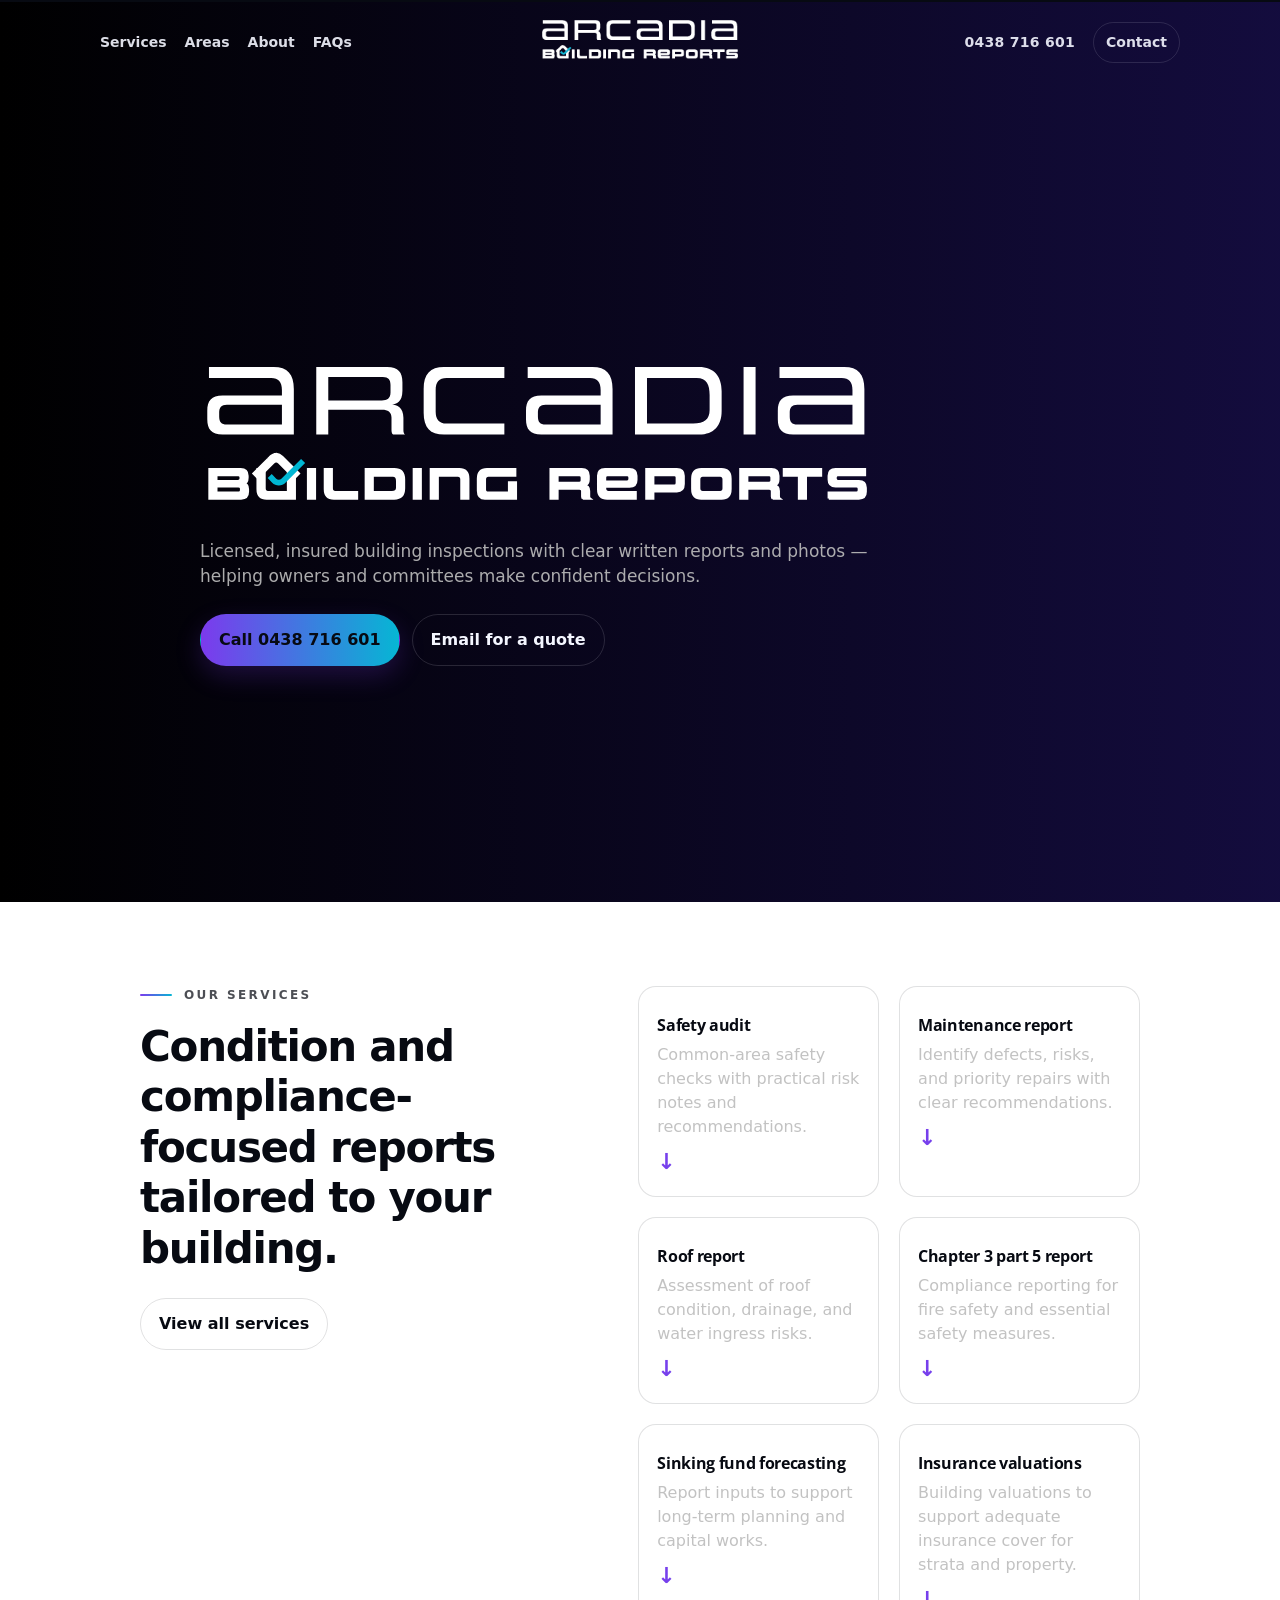
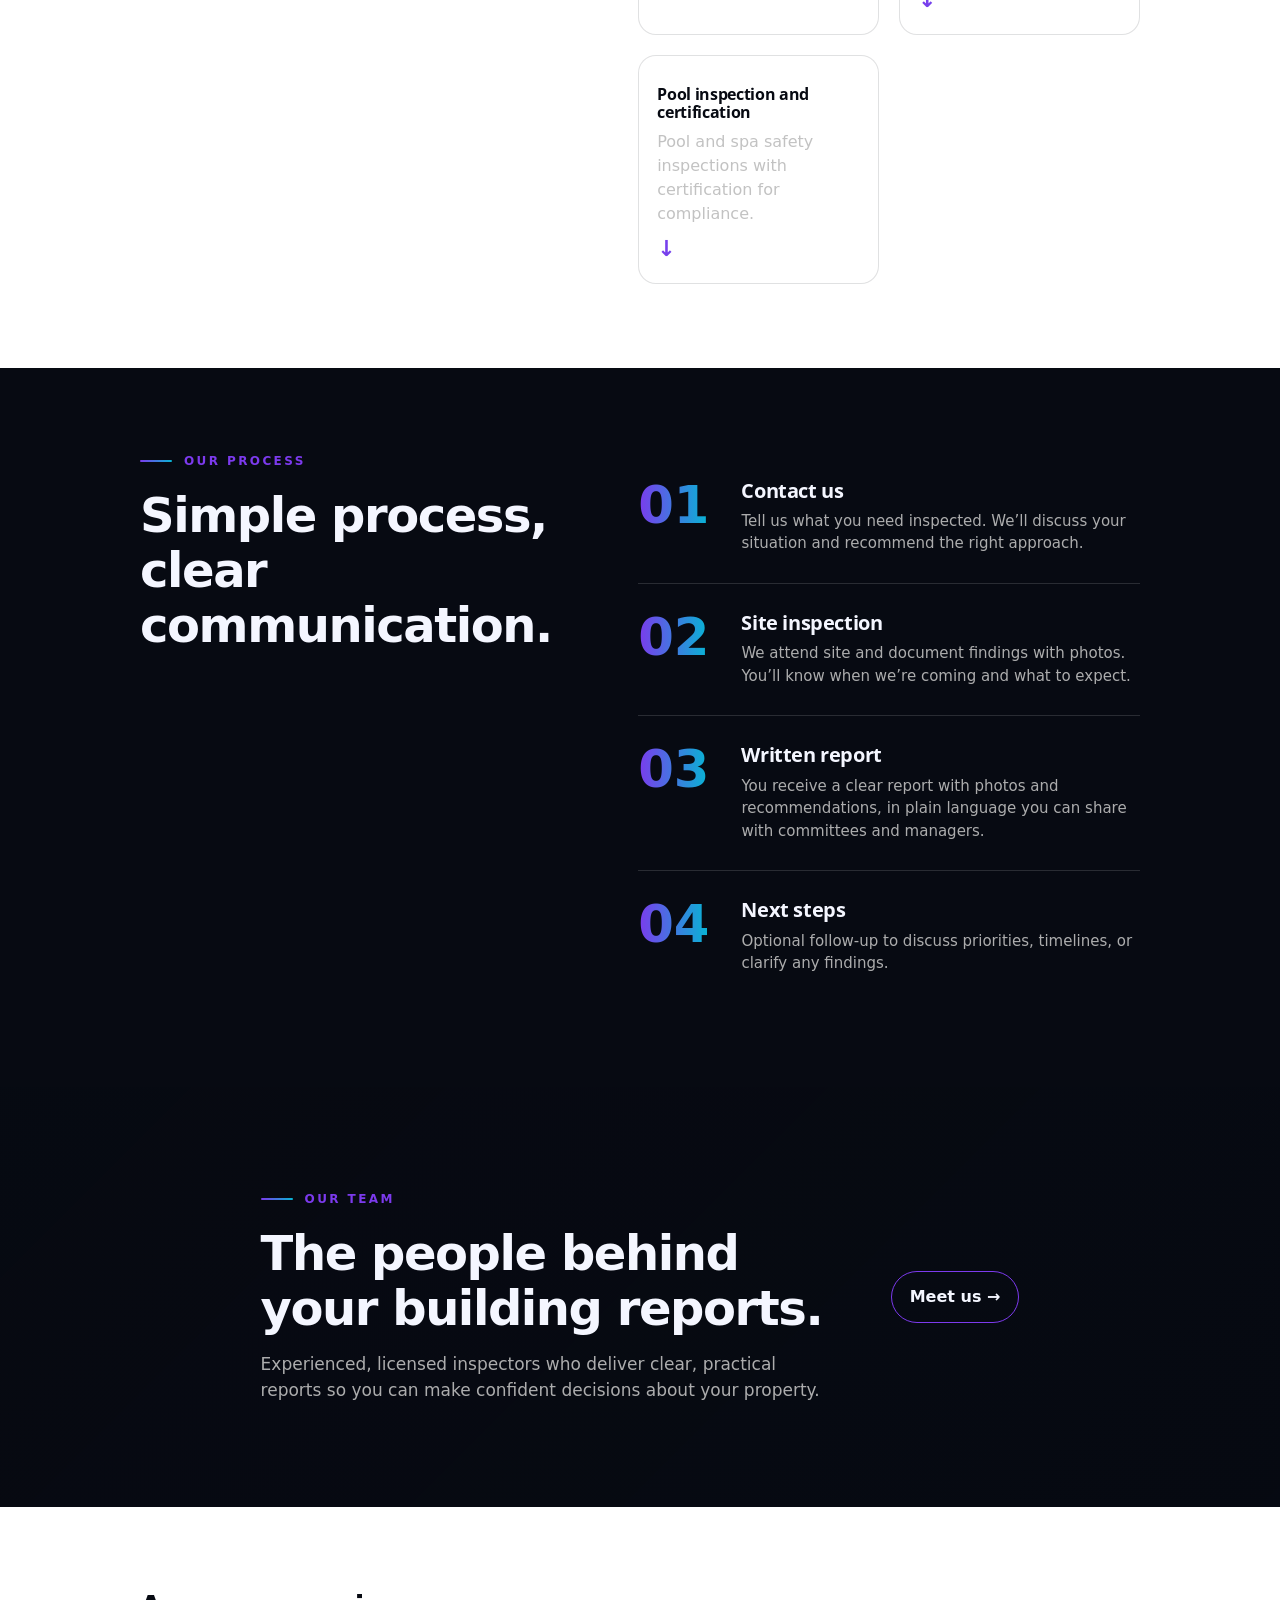
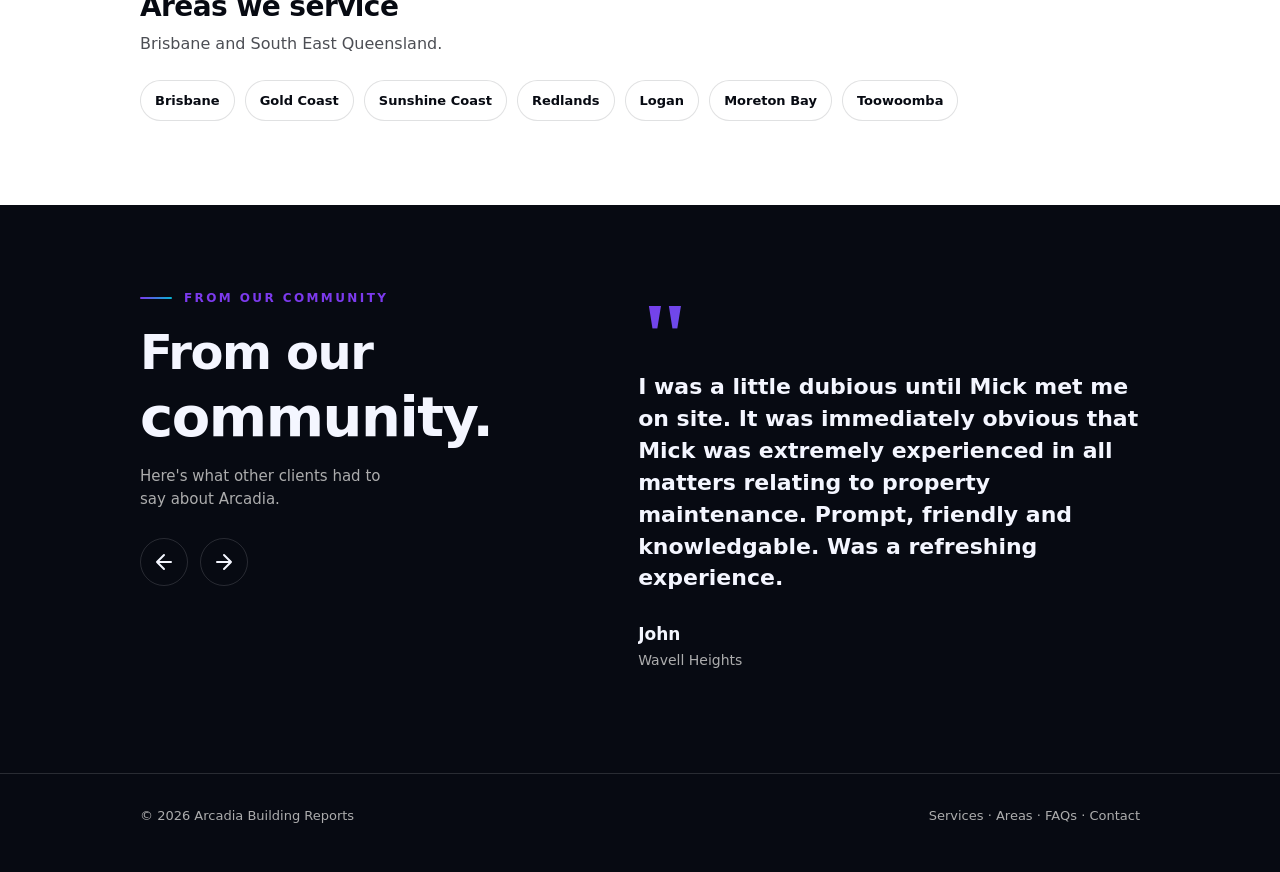
==== commit 84621353: "tidying up contact page, adding hero image, tidying up general css" ====
--- a/index.html
+++ b/index.html
@@ -55,6 +55,7 @@
         </button>
 
         <nav class="nav nav--right">
+          <a class="nav-phone" href="tel:+61438716601">0438 716 601</a>
           <a class="btn btn--small btn--outline" href="contact.html">Contact</a>
         </nav>
 
--- a/styles.css
+++ b/styles.css
@@ -168,7 +168,7 @@
 }
 
 .site-header.is-scrolled .header-inner {
-  max-width: 900px;
+  max-width: 1100px;
   margin: 0 auto;
 }
 
@@ -184,6 +184,11 @@
   align-items: center;
   gap: 18px;
   justify-self: end;
+}
+
+.nav-phone {
+  white-space: nowrap;
+  letter-spacing: 0.02em;
 }
 
 .brand {
@@ -466,7 +471,7 @@
   margin-top: -84px;
   padding-top: 174px;
   padding-bottom: 80px;
-  min-height: 100vh;
+  min-height: 50vh;
   display: flex;
   flex-direction: column;
   align-items: flex-start;
@@ -485,10 +490,9 @@
   background-repeat: no-repeat;
 }
 
-/* Left-align hero content like Services page */
+/* Match Services: container full width so content aligns with sections below */
 .hero--about .container {
-  margin-left: var(--gutter-x);
-  margin-right: auto;
+  width: 100%;
 }
 
 .hero--about .hero__content {
@@ -507,14 +511,56 @@
   color: rgba(255, 255, 255, 0.9);
 }
 
+/* Contact page hero – woman-on-phone image, same overlay as about */
+.hero--contact {
+  margin-top: -84px;
+  padding-top: 174px;
+  padding-bottom: 80px;
+  min-height: 50vh;
+  display: flex;
+  flex-direction: column;
+  align-items: flex-start;
+  justify-content: center;
+  position: relative;
+  background-image:
+    linear-gradient(
+      to bottom,
+      rgba(7, 10, 18, 0.7) 0%,
+      rgba(7, 10, 18, 0.55) 50%,
+      rgba(7, 10, 18, 0.78) 100%
+    ),
+    url("images/woman-on-phone.jpg");
+  background-size: cover;
+  background-position: center;
+  background-repeat: no-repeat;
+}
+
+/* Match Services: container full width so content aligns with sections below */
+.hero--contact .container {
+  width: 100%;
+}
+
+.hero--contact .hero__content {
+  display: flex;
+  flex-direction: column;
+  justify-content: center;
+  align-items: flex-start;
+  text-align: left;
+}
+
+.hero__scroll-text {
+  margin: 0 0 24px;
+  font-size: 1.125rem;
+  color: rgba(255, 255, 255, 0.85);
+  max-width: 22ch;
+}
+
 .hero__scroll {
-  position: absolute;
-  bottom: 32px;
-  left: 50%;
-  transform: translateX(-50%);
-  display: flex;
+  display: inline-flex;
   flex-direction: column;
   align-items: center;
+  margin-top: 8px;
+  margin-left: 10px;
   color: #ffffff;
   opacity: 0.9;
   text-decoration: none;
@@ -530,19 +576,20 @@
 .hero__scroll-arrow {
   width: 28px;
   height: 28px;
-  border-right: 2px solid currentColor;
-  border-bottom: 2px solid currentColor;
+  box-sizing: border-box;
+  border-style: solid;
+  border-width: 0 2px 2px 0;
+  border-image: linear-gradient(135deg, var(--accent), var(--accent2)) 0 1 1 0 / 0 2px 2px 0;
   transform: rotate(45deg);
-  margin-top: -8px;
 }
 
 @keyframes hero-scroll-bounce {
   0%,
   100% {
-    transform: translateX(-50%) translateY(0);
+    transform: translateY(0);
   }
   50% {
-    transform: translateX(-50%) translateY(6px);
+    transform: translateY(6px);
   }
 }
 
@@ -1398,10 +1445,75 @@
   inset: 0;
   z-index: 0;
   background-color: #000;
-  background-image: url("images/coverage-map.png");
+  background-image: url("images/service-area-nomarkers2.png");
   background-size: cover;
   background-position: center;
   background-repeat: no-repeat;
+  pointer-events: none;
+}
+
+.section--coverage .coverage-map-pin {
+  position: absolute;
+  transform: translate(-50%, -50%);
+}
+
+.section--coverage .coverage-map-marker {
+  display: block;
+  width: 200px;
+  height: 200px;
+  opacity: 0.95;
+}
+
+.section--coverage .coverage-map-pin::after {
+  content: "";
+  position: absolute;
+  inset: -15%;
+  border-radius: 50%;
+  border: 2px solid rgba(124, 58, 237, 0.9);
+  opacity: 0;
+  transform: scale(0.6);
+  animation: coverage-marker-ripple 2.6s ease-out infinite;
+}
+
+@keyframes coverage-marker-ripple {
+  0% {
+    opacity: 0.45;
+    transform: scale(0.8);
+  }
+  70% {
+    opacity: 0;
+    transform: scale(1.2);
+  }
+  100% {
+    opacity: 0;
+    transform: scale(1.2);
+  }
+}
+
+@media (prefers-reduced-motion: reduce) {
+  .section--coverage .coverage-map-pin::after {
+    animation: none;
+  }
+}
+
+/* Tweak these until each marker sits on the right spot. */
+.section--coverage .coverage-map-pin--brisbane {
+  left: 78%;
+  top: 50%;
+}
+
+.section--coverage .coverage-map-pin--gold-coast {
+  left: 82%;
+  top: 74%;
+}
+
+.section--coverage .coverage-map-pin--sunshine-coast {
+  left: 75%;
+  top: 18%;
+}
+.section--coverage .coverage-map-pin--Toowoomba {
+  left: 60%;
+  top: 55%;
 }
 
 .section--coverage .coverage-section__content {
@@ -2348,13 +2460,10 @@
     min-height: calc(100vh - 0px);
   }
 
-  .hero--about {
+  .hero--about,
+  .hero--contact {
     padding-top: 130px;
     padding-bottom: 60px;
-  }
-
-  .hero__scroll {
-    bottom: 24px;
   }
 
   .hero__scroll-arrow {
@@ -2625,6 +2734,28 @@
     font-size: 12px;
   }
 
+  /* Coverage map (areas page): show the whole map + smaller markers */
+  .section--coverage {
+    min-height: auto;
+    padding: 48px 0;
+  }
+
+  .section--coverage .coverage-map-wrapper {
+    position: relative;
+    inset: auto;
+    width: 100%;
+    max-width: 720px;
+    margin: 0 auto 18px;
+    aspect-ratio: 1145 / 635;
+    background-size: contain;
+    background-position: center;
+  }
+
+  .section--coverage .coverage-map-marker {
+    width: clamp(70px, 18vw, 120px);
+    height: auto;
+  }
+
   /* Footer */
   .site-footer {
     padding: 24px 0;
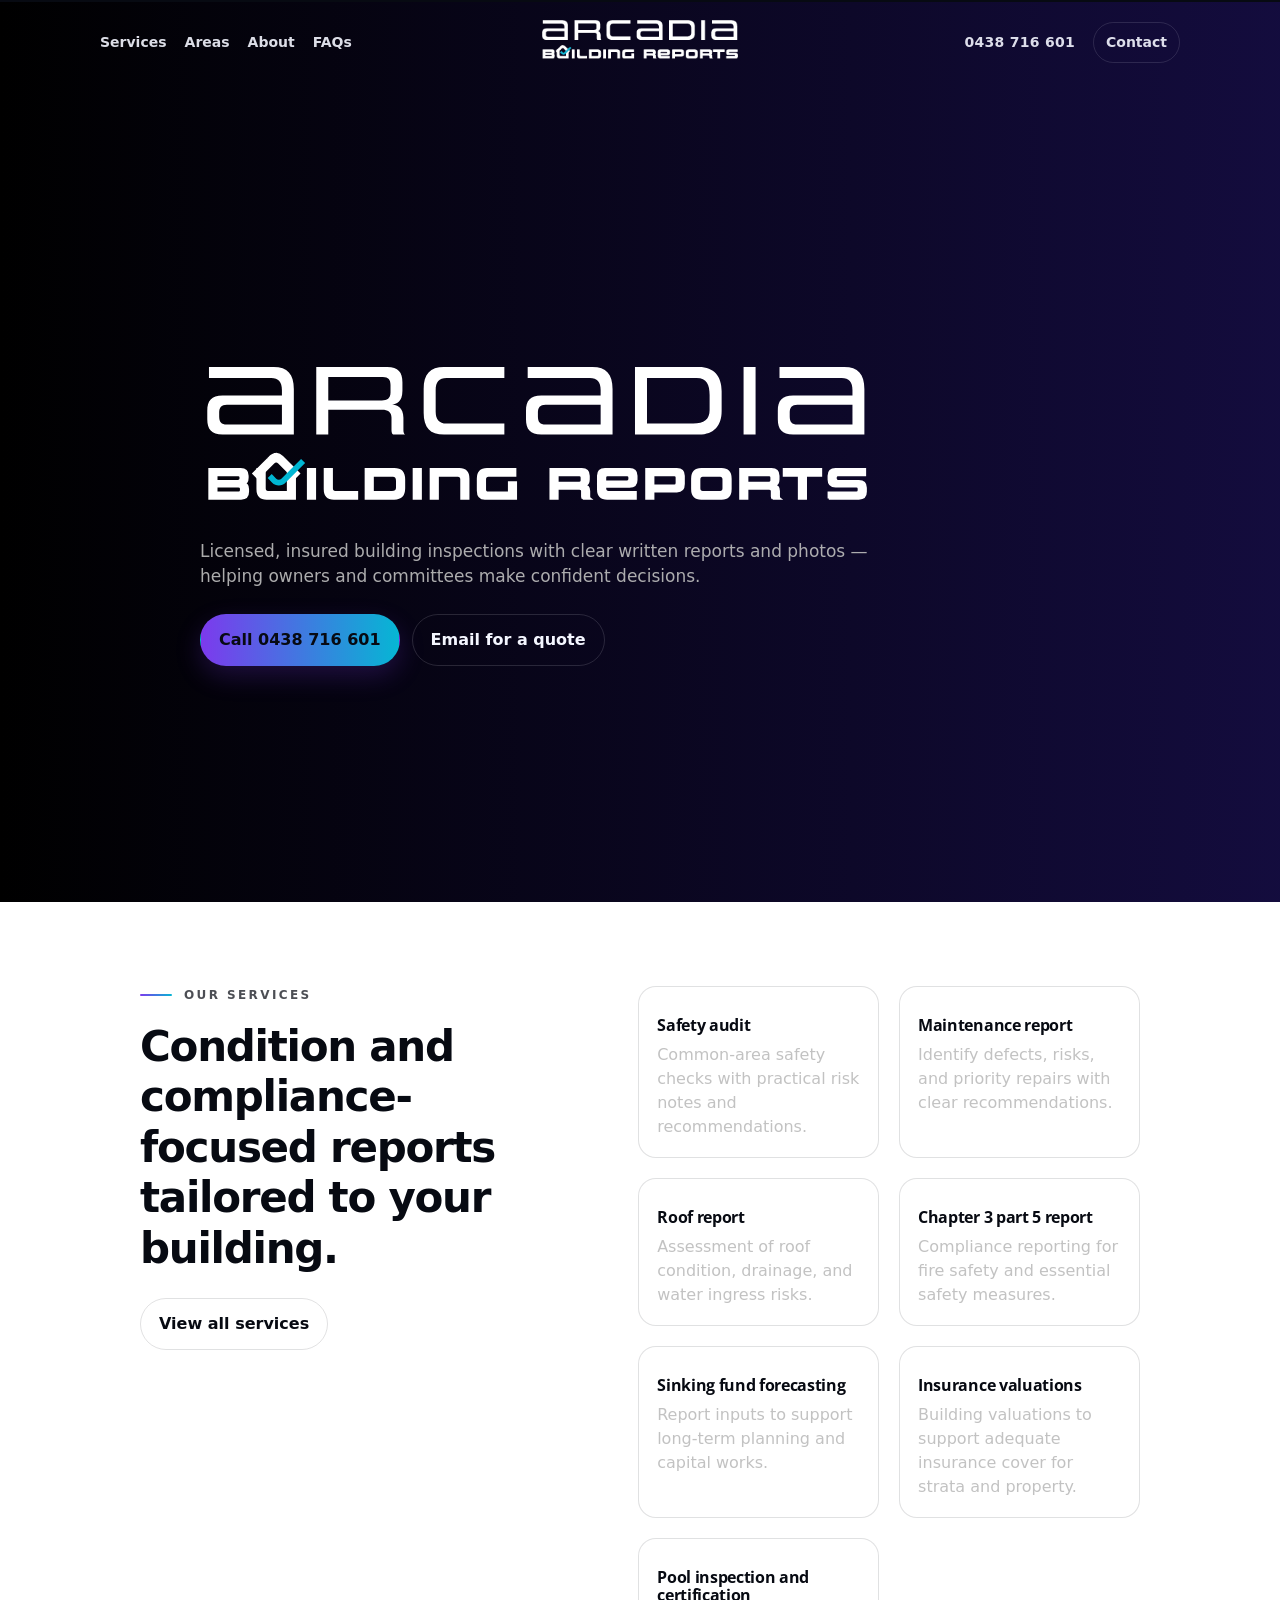
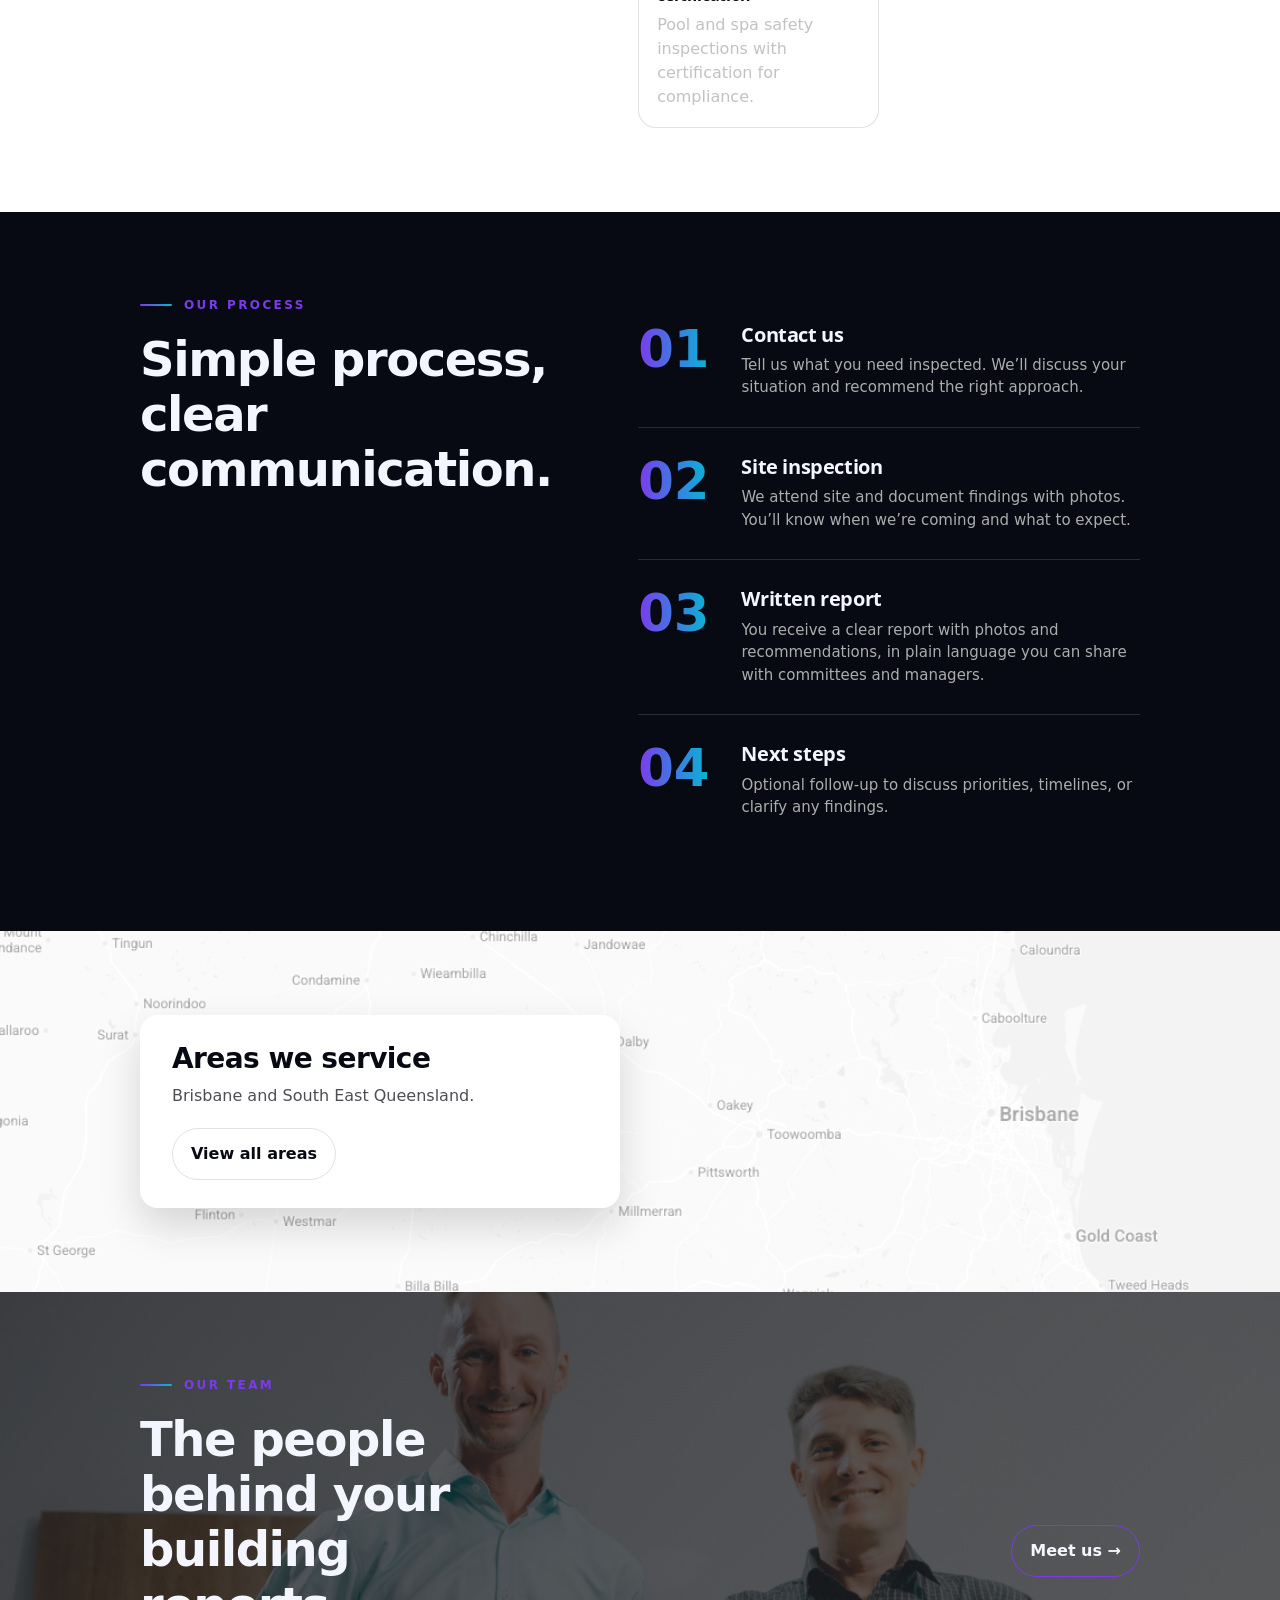
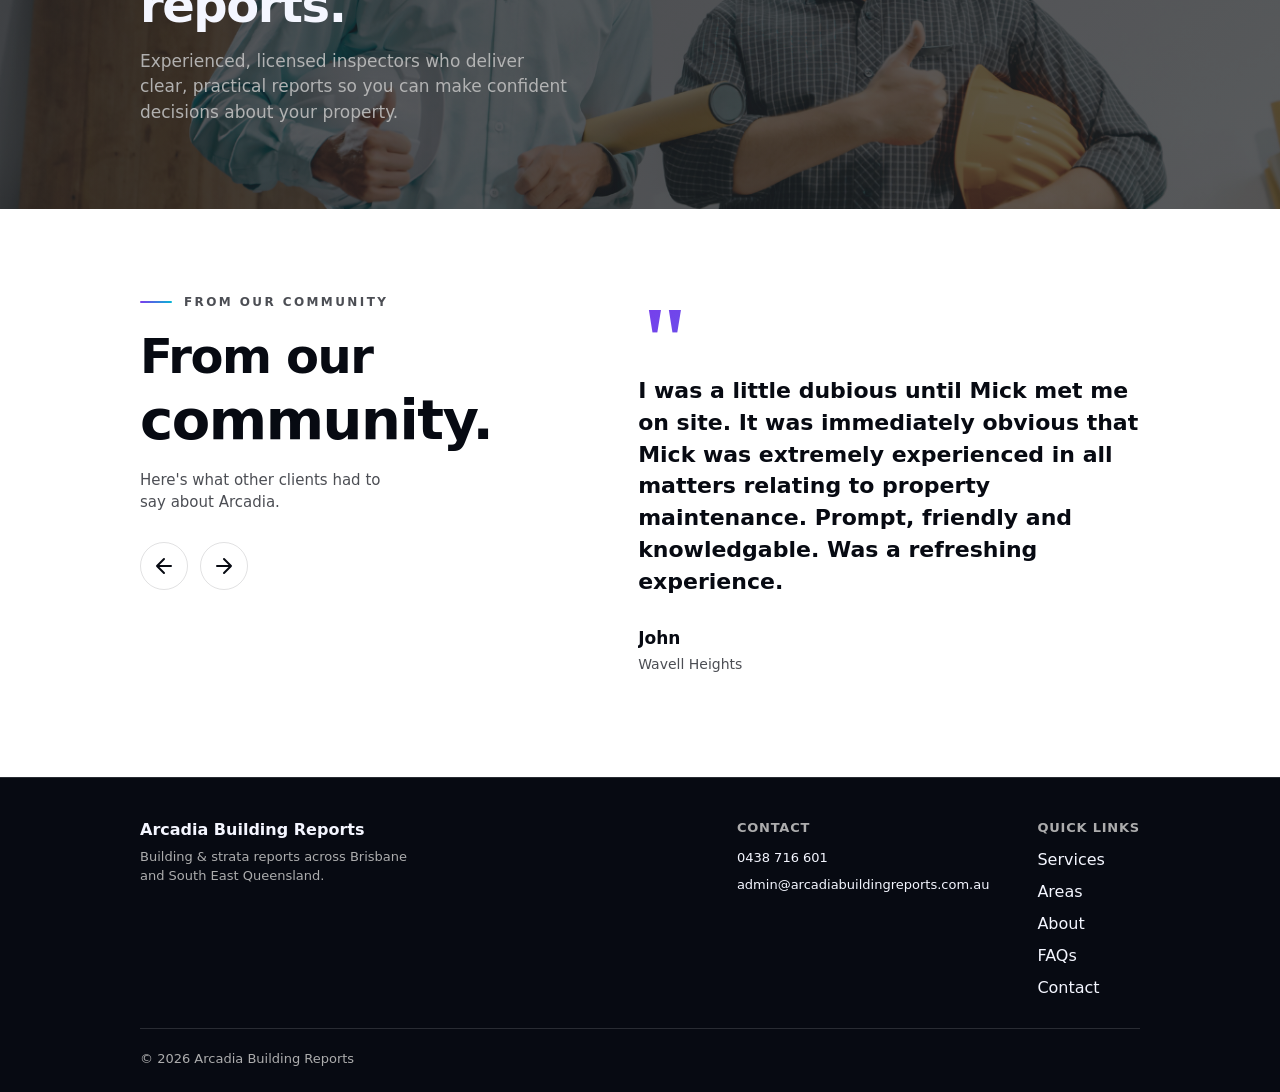
==== commit b102dfe3: "adding new images and tweaking styling on every page" ====
--- a/index.html
+++ b/index.html
@@ -130,7 +130,7 @@
               <a class="btn" href="tel:+61700000000">Call 0438 716 601</a>
               <a
                 class="btn btn--outline"
-                href="mailto:info@arcadiabuildingreports.com.au"
+                href="mailto:admin@arcadiabuildingreports.com.au"
                 >Email for a quote</a
               >
             </div>
@@ -271,6 +271,22 @@
         </div>
       </section>
 
+      <!-- ===== AREAS (map background) ===== -->
+      <section class="section section--areas-home">
+        <div class="areas-home__map" aria-hidden="true"></div>
+        <div class="container areas-home__content">
+          <div class="areas-home__card">
+            <div class="section-head">
+              <h2>Areas we service</h2>
+              <p>Brisbane and South East Queensland.</p>
+            </div>
+            <div class="section-head__cta">
+              <a class="btn btn--outline" href="areas.html">View all areas</a>
+            </div>
+          </div>
+        </div>
+      </section>
+
       <!-- ===== TEAM BANNER (full-width image + overlay) ===== -->
       <section class="team-banner">
         <div class="team-banner__bg" aria-hidden="true"></div>
@@ -295,29 +311,9 @@
         </div>
       </section>
 
-      <!-- ===== AREAS (WHITE) ===== -->
-      <section class="section section--white">
-        <div class="container">
-          <div class="section-head">
-            <h2>Areas we service</h2>
-            <p>Brisbane and South East Queensland.</p>
-          </div>
-
-          <div class="chips">
-            <span class="chip chip--light">Brisbane</span>
-            <span class="chip chip--light">Gold Coast</span>
-            <span class="chip chip--light">Sunshine Coast</span>
-            <span class="chip chip--light">Redlands</span>
-            <span class="chip chip--light">Logan</span>
-            <span class="chip chip--light">Moreton Bay</span>
-            <span class="chip chip--light">Toowoomba</span>
-          </div>
-        </div>
-      </section>
-
-      <!-- ===== TESTIMONIALS (dark section) ===== -->
+      <!-- ===== TESTIMONIALS ===== -->
       <section
-        class="section section--dark testimonials"
+        class="section section--white testimonials"
         aria-label="Client testimonials"
       >
         <div class="container testimonials__inner">
@@ -433,12 +429,28 @@
     <!-- ===== Footer ===== -->
     <footer class="site-footer">
       <div class="container footer-inner">
-        <p class="small">© <span id="year"></span> Arcadia Building Reports</p>
-        <p class="small">
-          <a href="services.html">Services</a> ·
-          <a href="areas.html">Areas</a> · <a href="faq.html">FAQs</a> ·
-          <a href="contact.html">Contact</a>
-        </p>
+        <div class="footer__main">
+          <div class="footer__brand">
+            <p class="footer__name">Arcadia Building Reports</p>
+            <p class="footer__tagline small">Building & strata reports across Brisbane and South East Queensland.</p>
+          </div>
+          <div class="footer__contact">
+            <p class="footer__heading small">Contact</p>
+            <a href="tel:+61438716601" class="footer__link small">0438 716 601</a>
+            <a href="mailto:admin@arcadiabuildingreports.com.au" class="footer__link small">admin@arcadiabuildingreports.com.au</a>
+          </div>
+          <nav class="footer__nav" aria-label="Footer">
+            <p class="footer__heading small">Quick links</p>
+            <a href="services.html">Services</a>
+            <a href="areas.html">Areas</a>
+            <a href="about.html">About</a>
+            <a href="faq.html">FAQs</a>
+            <a href="contact.html">Contact</a>
+          </nav>
+        </div>
+        <div class="footer__bottom">
+          <p class="small">© <span id="year"></span> Arcadia Building Reports</p>
+        </div>
       </div>
     </footer>
     <script src="main.js"></script>
--- a/styles.css
+++ b/styles.css
@@ -672,6 +672,10 @@
   margin: 0 0 24px;
 }
 
+.section-head__cta {
+  margin-top: 20px;
+}
+
 .section-head h2 {
   font-size: 28px;
   margin: 0 0 10px;
@@ -743,19 +747,17 @@
 
 .services-tile {
   flex: none !important;
+  cursor: default;
 }
 
 .services-tile::after {
-  content: "↓";
-  display: block;
-  font-size: 22px;
-  font-weight: 900;
-  margin-top: 8px;
-  background: linear-gradient(90deg, var(--accent), var(--accent2));
-  -webkit-background-clip: text;
-  background-clip: text;
-  color: transparent;
-  opacity: 1;
+  content: none;
+  display: none;
+}
+
+.services-tile:hover {
+  transform: none;
+  box-shadow: none;
 }
 
 .services-tile h3 {
@@ -793,7 +795,6 @@
   flex: 1 1 calc(33.333% - 16px);
   border-radius: var(--radius);
   padding: 18px;
-  cursor: pointer;
   border: 1px solid var(--line-dark);
   background: var(--bg-white);
   text-decoration: none;
@@ -803,6 +804,10 @@
     border-color 160ms ease;
 }
 
+.tile:not(.services-tile) {
+  cursor: pointer;
+}
+
 .tile h3 {
   font-size: 16px;
   margin-bottom: 8px;
@@ -814,13 +819,13 @@
   font-weight: 200;
 }
 
-.tile:hover {
+.tile:not(.services-tile):hover {
   transform: translateY(-2px);
   box-shadow: 0 12px 26px rgba(7, 10, 18, 0.12);
   text-decoration: none;
 }
 
-.tile::after {
+.tile:not(.services-tile)::after {
   content: "↓";
   display: block;
   font-size: 22px;
@@ -829,6 +834,103 @@
   -webkit-background-clip: text;
   background-clip: text;
   color: transparent;
+}
+
+/* Service tiles grid — 4 columns on desktop to match reference layout */
+.grid--service-tiles {
+  gap: 20px;
+}
+
+.grid--service-tiles .tile--bg {
+  flex: 1 1 calc(25% - 15px);
+}
+
+/* Tiles with image background (services page) — reference style, rectangular */
+.tile--bg {
+  position: relative;
+  display: flex;
+  flex-direction: column;
+  align-items: flex-start;
+  justify-content: center;
+  aspect-ratio: 4 / 5;
+  min-height: 0;
+  padding: 24px;
+  border-color: transparent;
+  background-size: cover;
+  background-position: center;
+  overflow: hidden;
+  text-align: left;
+  box-shadow: 0 4px 20px rgba(7, 10, 18, 0.08);
+}
+
+.tile--bg::before {
+  content: "";
+  position: absolute;
+  inset: 0;
+  background: rgba(7, 10, 18, 0.8);
+  z-index: 0;
+}
+
+.tile--bg h3,
+.tile--bg p {
+  position: relative;
+  z-index: 1;
+  color: #fff;
+}
+
+.tile--bg h3 {
+  font-size: 20px;
+  margin-bottom: 8px;
+}
+
+.tile--bg p {
+  color: rgba(255, 255, 255, 0.95);
+  max-width: 100%;
+}
+
+/* White down arrow on image tiles */
+.tile--bg::after {
+  content: "↓";
+  display: block;
+  position: relative;
+  z-index: 1;
+  font-size: 22px;
+  margin-top: 6px;
+  color: rgba(255, 255, 255, 0.95);
+  background: none;
+  -webkit-background-clip: unset;
+  background-clip: unset;
+}
+
+.tile--bg:hover {
+  box-shadow: 0 8px 28px rgba(7, 10, 18, 0.12);
+}
+
+.tile--bg:hover::before {
+  background: rgba(7, 10, 18, 0.7);
+}
+
+/* Per-tile background images — in images/ */
+.tile--bg-safety-audit {
+  background-image: url("images/safety-audit.jpg");
+}
+.tile--bg-maintenance {
+  background-image: url("images/maintenance-report.jpg");
+}
+.tile--bg-roof {
+  background-image: url("images/roof-report.jpg");
+}
+.tile--bg-chapter3 {
+  background-image: url("images/chapter-3-part-5.jpg");
+}
+.tile--bg-sinking-fund {
+  background-image: url("images/sinking-fund.jpg");
+}
+.tile--bg-insurance {
+  background-image: url("images/insurance-valuations.jpg");
+}
+.tile--bg-pool {
+  background-image: url("images/pool-inspection.jpg");
 }
 
 /* ===== How it works (process) ===== */
@@ -1099,6 +1201,43 @@
   color: var(--muted-light);
 }
 
+/* Testimonials on white background (homepage) */
+.section--white.testimonials .testimonials__title,
+.section--white.testimonials .testimonials__title-accent {
+  color: var(--text-dark);
+}
+
+.section--white.testimonials .testimonials__subtitle {
+  color: var(--muted-dark);
+}
+
+.section--white.testimonials .testimonials__text {
+  color: var(--text-dark);
+}
+
+.section--white.testimonials .testimonials__name {
+  color: var(--text-dark);
+}
+
+.section--white.testimonials .testimonials__location {
+  color: var(--muted-dark);
+}
+
+.section--white.testimonials .testimonials__btn {
+  border-color: var(--line-dark);
+  color: var(--text-dark);
+}
+
+.section--white.testimonials .testimonials__btn:hover {
+  background: rgba(7, 10, 18, 0.06);
+  border-color: var(--accent);
+  color: var(--accent2);
+}
+
+.section--white.testimonials .testimonials__btn:focus-visible {
+  outline-color: var(--accent2);
+}
+
 @media (max-width: 900px) {
   .testimonials__inner {
     grid-template-columns: 1fr;
@@ -1196,7 +1335,7 @@
 }
 
 .service-detail__title {
-  margin: 0;
+  margin: 0 0 20px;
   font-size: clamp(28px, 3.5vw, 44px);
   font-weight: 800;
   line-height: 1.15;
@@ -1260,6 +1399,7 @@
 /* Center the panel vertically in area detail sections (desktop) */
 .service-detail .two-col {
   align-items: center;
+  gap: 48px;
 }
 
 .service-detail--white .service-detail__panel {
@@ -1322,7 +1462,7 @@
 .team-banner__bg {
   position: absolute;
   inset: 0;
-  background-image: url("images/building.jpg");
+  background-image: url("images/about-us.png");
   background-size: cover;
   background-position: center;
   background-repeat: no-repeat;
@@ -1334,23 +1474,23 @@
   inset: 0;
   background: linear-gradient(
     135deg,
-    rgba(7, 10, 18, 0.88) 0%,
-    rgba(7, 10, 18, 0.72) 100%
+    rgba(7, 10, 18, 0.52) 0%,
+    rgba(7, 10, 18, 0.38) 100%
   );
 }
 
 .team-banner__inner {
   position: relative;
   z-index: 1;
+  width: 100%;
   display: grid;
   grid-template-columns: 1fr auto;
   gap: 40px 60px;
   align-items: center;
-  max-width: 1200px;
 }
 
 .team-banner__content {
-  max-width: 56ch;
+  max-width: 42ch;
 }
 
 .team-banner__eyebrow {
@@ -1431,6 +1571,94 @@
   font-weight: 850;
 }
 
+/* Static label chips (e.g. homepage areas list — not clickable) */
+.chips--labels {
+  gap: 8px 16px;
+}
+
+.chip--label {
+  border: none;
+  background: none;
+  padding: 0;
+  border-radius: 0;
+  font-size: 15px;
+  font-weight: 400;
+  color: var(--muted-dark);
+  cursor: default;
+}
+
+.chip--label::after {
+  content: ",";
+  margin-left: 2px;
+  color: var(--muted-dark);
+}
+
+.chips--labels .chip--label:last-child::after {
+  content: none;
+  margin-left: 0;
+}
+
+/* ===== Homepage areas section (map background) ===== */
+.section--areas-home {
+  position: relative;
+  overflow: hidden;
+  background: var(--bg-white);
+  color: var(--text-dark);
+}
+
+.section--areas-home .areas-home__map {
+  position: absolute;
+  inset: 0;
+  z-index: 0;
+  background-color: #0a0c12;
+  background-image: url("images/service-area-nomarkers2.png");
+  background-size: cover;
+  background-position: center;
+  background-repeat: no-repeat;
+}
+
+.section--areas-home .areas-home__map::after {
+  content: "";
+  position: absolute;
+  inset: 0;
+  background: rgba(255, 255, 255, 0.32);
+  z-index: 1;
+}
+
+.section--areas-home .areas-home__content {
+  position: relative;
+  z-index: 2;
+}
+
+.section--areas-home .areas-home__card {
+  background: var(--bg-white);
+  border-radius: var(--radius);
+  padding: 28px 32px;
+  box-shadow: var(--shadow);
+  max-width: 480px;
+}
+
+.section--areas-home .areas-home__card .section-head {
+  margin-bottom: 0;
+}
+
+.section--areas-home .areas-home__card .section-head__cta {
+  margin-top: 20px;
+}
+
+.section--areas-home .section-head p {
+  color: var(--muted-dark);
+}
+
+.section--areas-home .btn--outline {
+  border-color: var(--line-dark);
+  color: var(--text-dark);
+}
+
+.section--areas-home .btn--outline:hover {
+  background: rgba(7, 10, 18, 0.04);
+}
+
 /* ===== Coverage map (areas page) ===== */
 .section--coverage {
   position: relative;
@@ -1438,6 +1666,9 @@
   min-height: 620px;
   padding: 84px 0;
   background: transparent;
+  display: flex;
+  flex-direction: column;
+  justify-content: center;
 }
 
 .section--coverage .coverage-map-wrapper {
@@ -1519,6 +1750,9 @@
 .section--coverage .coverage-section__content {
   position: relative;
   z-index: 1;
+  display: flex;
+  justify-content: flex-start;
+  align-items: center;
 }
 
 .coverage-card {
@@ -1557,7 +1791,7 @@
 
 /* ===== FAQ accordion ===== */
 .faq-section {
-  padding-top: 24px;
+  padding-top: 56px;
   padding-bottom: 64px;
 }
 
@@ -1938,11 +2172,17 @@
   border-radius: 2px;
 }
 
-/* Title on its own row, then intro below (flexbox) */
+/* Title and intro in a row on desktop */
 .our-story__top {
   display: flex;
-  flex-direction: column;
-  gap: 32px;
+  flex-direction: row;
+  align-items: flex-start;
+  gap: 40px;
+}
+
+.our-story__heading {
+  flex: 0 1 38%;
+  min-width: 0;
 }
 
 .our-story__title {
@@ -1955,6 +2195,8 @@
 }
 
 .our-story__intro {
+  flex: 1 1 62%;
+  min-width: 0;
   max-width: 56ch;
 }
 
@@ -1966,6 +2208,11 @@
 
 .our-story__intro p:last-child {
   margin-bottom: 0;
+}
+
+/* Team section: own section with light background */
+.our-story__team-section .container {
+  max-width: var(--container-max);
 }
 
 /* Two bio cards (white, grey border) */
@@ -1973,8 +2220,6 @@
   display: grid;
   grid-template-columns: 1fr 1fr;
   gap: 24px;
-  margin-top: 100px;
-  margin-bottom: 100px;
 }
 
 .our-story__card {
@@ -1985,11 +2230,15 @@
   box-shadow: 0 2px 12px rgba(0, 0, 0, 0.06);
 }
 
-.our-story__bio h3 {
-  font-size: 20px;
-  font-weight: 700;
-  color: var(--text-dark);
+/* Name: larger, gradient blue–purple text */
+.our-story__name {
+  font-size: clamp(22px, 2.5vw, 28px);
+  font-weight: 800;
   margin: 0 0 6px;
+  background: linear-gradient(90deg, var(--accent), var(--accent2));
+  -webkit-background-clip: text;
+  background-clip: text;
+  color: transparent;
 }
 
 /* Job description as a clear label, distinct from body text */
@@ -2015,10 +2264,10 @@
 }
 
 /* Stats row with blue gradient numbers */
-/* Full-width stats section: light grey background, fills width and height */
+/* Dark background to differentiate from "Who we work with" (light) below */
 .our-story__stats-wrap {
   width: 100%;
-  background: var(--bg-light);
+  background: var(--bg-dark);
   padding: 80px 0;
   min-height: 200px;
   display: flex;
@@ -2028,12 +2277,13 @@
 .our-story__stats {
   display: grid;
   grid-template-columns: repeat(4, 1fr);
-  gap: 24px;
+  gap: 32px;
   width: 100%;
 }
 
 .our-story__stat {
   text-align: center;
+  padding: 28px 24px;
 }
 
 .our-story__stat-num {
@@ -2055,6 +2305,10 @@
   margin-top: 6px;
 }
 
+.our-story__stats-wrap .our-story__stat-label {
+  color: var(--muted-light);
+}
+
 /* Why choose us (no card) */
 /* Why choose us — two columns: intro left, card grid right */
 .our-story__why-inner {
@@ -2240,14 +2494,81 @@
 .site-footer {
   background: var(--bg-dark);
   border-top: 1px solid var(--line-light);
-  padding: 32px 0;
+  padding: 40px 0 24px;
 }
 
 .footer-inner {
   display: flex;
-  justify-content: space-between;
-  gap: 14px;
-  flex-wrap: wrap;
+  flex-direction: column;
+  gap: 28px;
+}
+
+.footer__main {
+  display: grid;
+  grid-template-columns: 1fr auto auto;
+  gap: 40px 48px;
+  align-items: start;
+}
+
+.footer__brand {
+  max-width: 280px;
+}
+
+.footer__name {
+  margin: 0 0 6px;
+  font-weight: 600;
+  font-size: 1rem;
+  color: var(--text-light);
+}
+
+.footer__tagline {
+  margin: 0;
+  color: var(--muted-light);
+  line-height: 1.45;
+}
+
+.footer__contact,
+.footer__nav {
+  display: flex;
+  flex-direction: column;
+  gap: 8px;
+}
+
+.footer__heading {
+  margin: 0 0 2px;
+  font-weight: 600;
+  text-transform: uppercase;
+  letter-spacing: 0.06em;
+  color: var(--muted-light);
+}
+
+.footer__link {
+  display: block;
+  color: var(--text-light);
+}
+
+.footer__link:hover {
+  color: var(--accent2);
+  text-decoration: none;
+}
+
+.footer__nav a {
+  color: var(--text-light);
+}
+
+.footer__nav a:hover {
+  color: var(--accent2);
+  text-decoration: none;
+}
+
+.footer__bottom {
+  padding-top: 20px;
+  border-top: 1px solid var(--line-light);
+}
+
+.footer__bottom p {
+  margin: 0;
+  color: var(--muted-light);
 }
 
 /* ===== Responsive ===== */
@@ -2307,6 +2628,10 @@
   .tile {
     flex: 1 1 calc(33.333% - 14px);
     padding: 16px;
+  }
+
+  .grid--service-tiles .tile--bg {
+    flex: 1 1 calc(50% - 7px);
   }
 
   .cta-row {
@@ -2464,6 +2789,7 @@
   .hero--contact {
     padding-top: 130px;
     padding-bottom: 60px;
+    min-height: auto;
   }
 
   .hero__scroll-arrow {
@@ -2655,6 +2981,12 @@
     padding: 16px;
   }
 
+  .grid--service-tiles .tile--bg {
+    flex: 1 1 100%;
+    aspect-ratio: 4 / 5;
+    padding: 20px;
+  }
+
   .tile h3 {
     font-size: 16px;
     margin-bottom: 6px;
@@ -2667,6 +2999,20 @@
   .two-col {
     flex-direction: column;
     gap: 16px;
+  }
+
+  .our-story__top {
+    flex-direction: column;
+    gap: 24px;
+  }
+
+  .our-story__heading {
+    flex: none;
+  }
+
+  .our-story__intro {
+    flex: none;
+    max-width: none;
   }
 
   .our-story__team {
@@ -2738,6 +3084,7 @@
   .section--coverage {
     min-height: auto;
     padding: 48px 0;
+    display: block;
   }
 
   .section--coverage .coverage-map-wrapper {
@@ -2758,13 +3105,20 @@
 
   /* Footer */
   .site-footer {
-    padding: 24px 0;
-  }
-
-  .footer-inner {
-    flex-direction: column;
-    align-items: flex-start;
-    gap: 12px;
+    padding: 32px 0 20px;
+  }
+
+  .footer__main {
+    grid-template-columns: 1fr;
+    gap: 24px;
+  }
+
+  .footer__brand {
+    max-width: none;
+  }
+
+  .footer__bottom {
+    padding-top: 16px;
   }
 
   /* Typography adjustments */
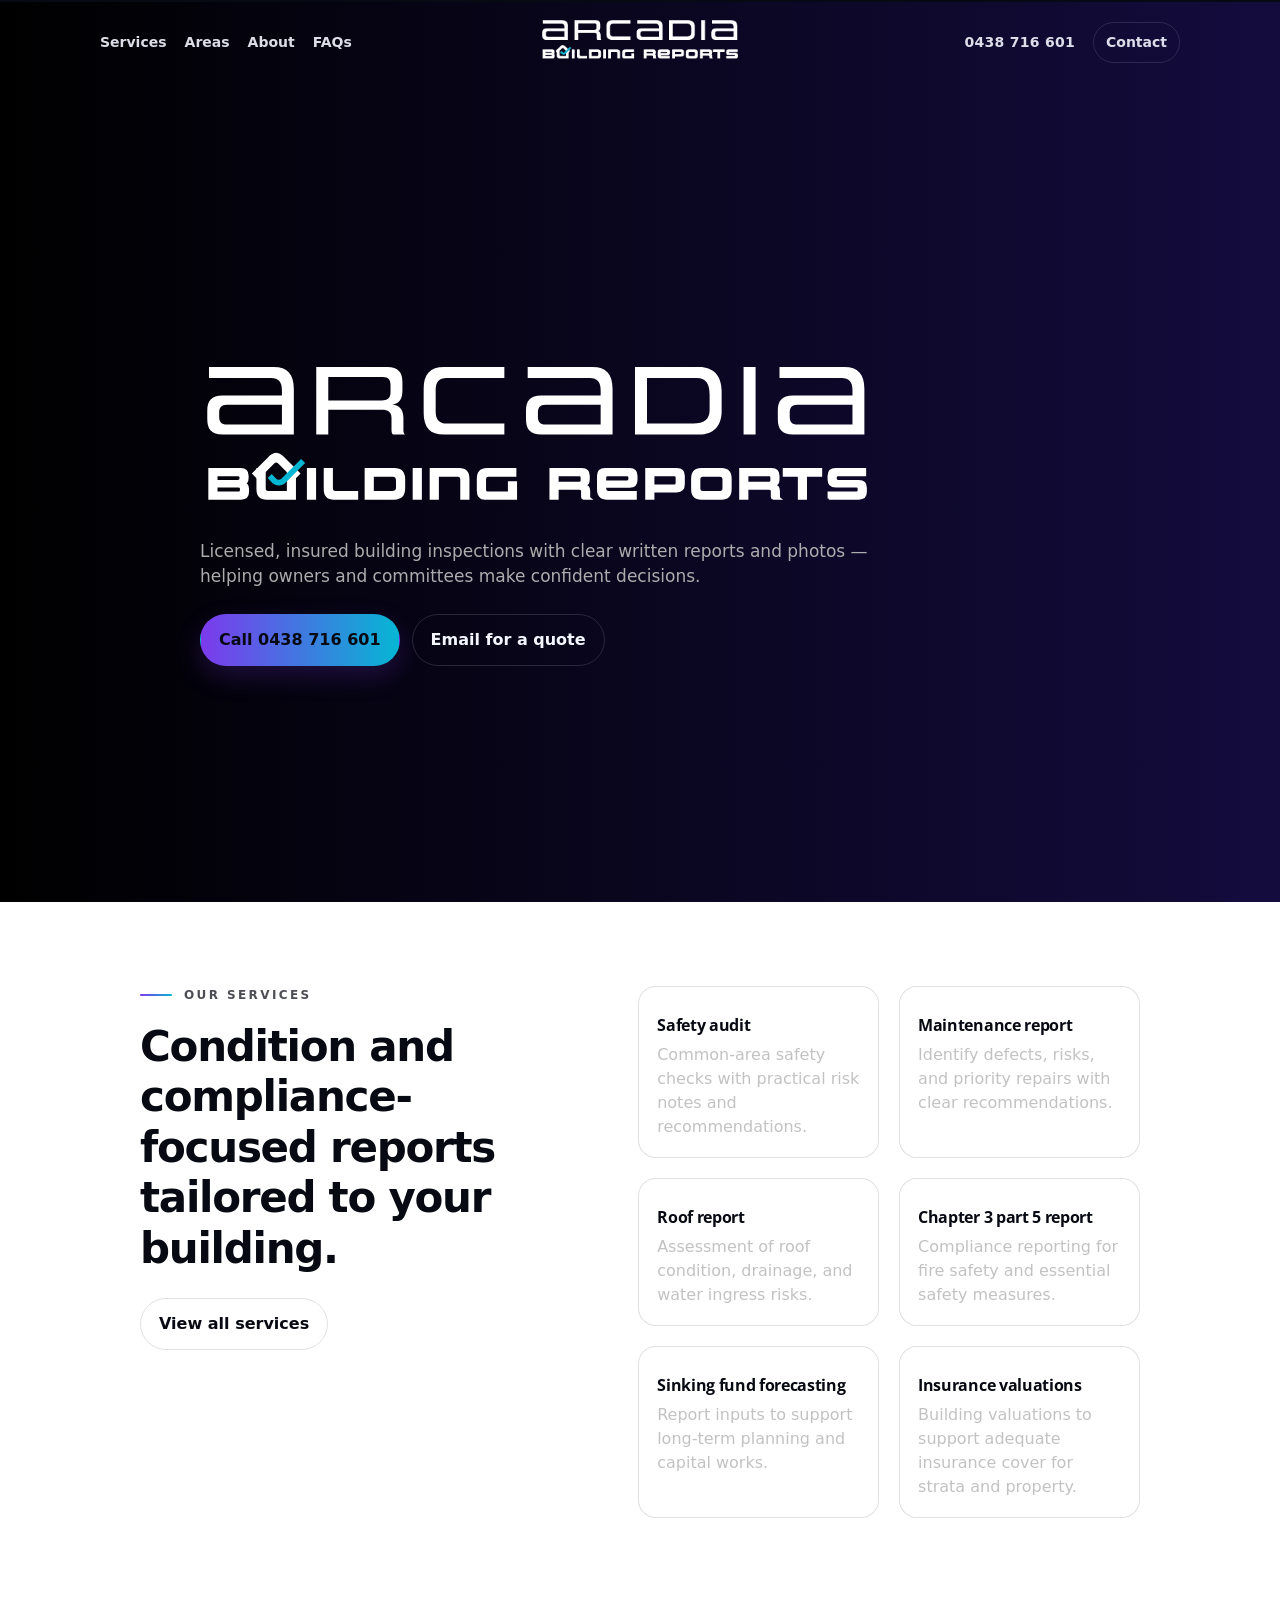
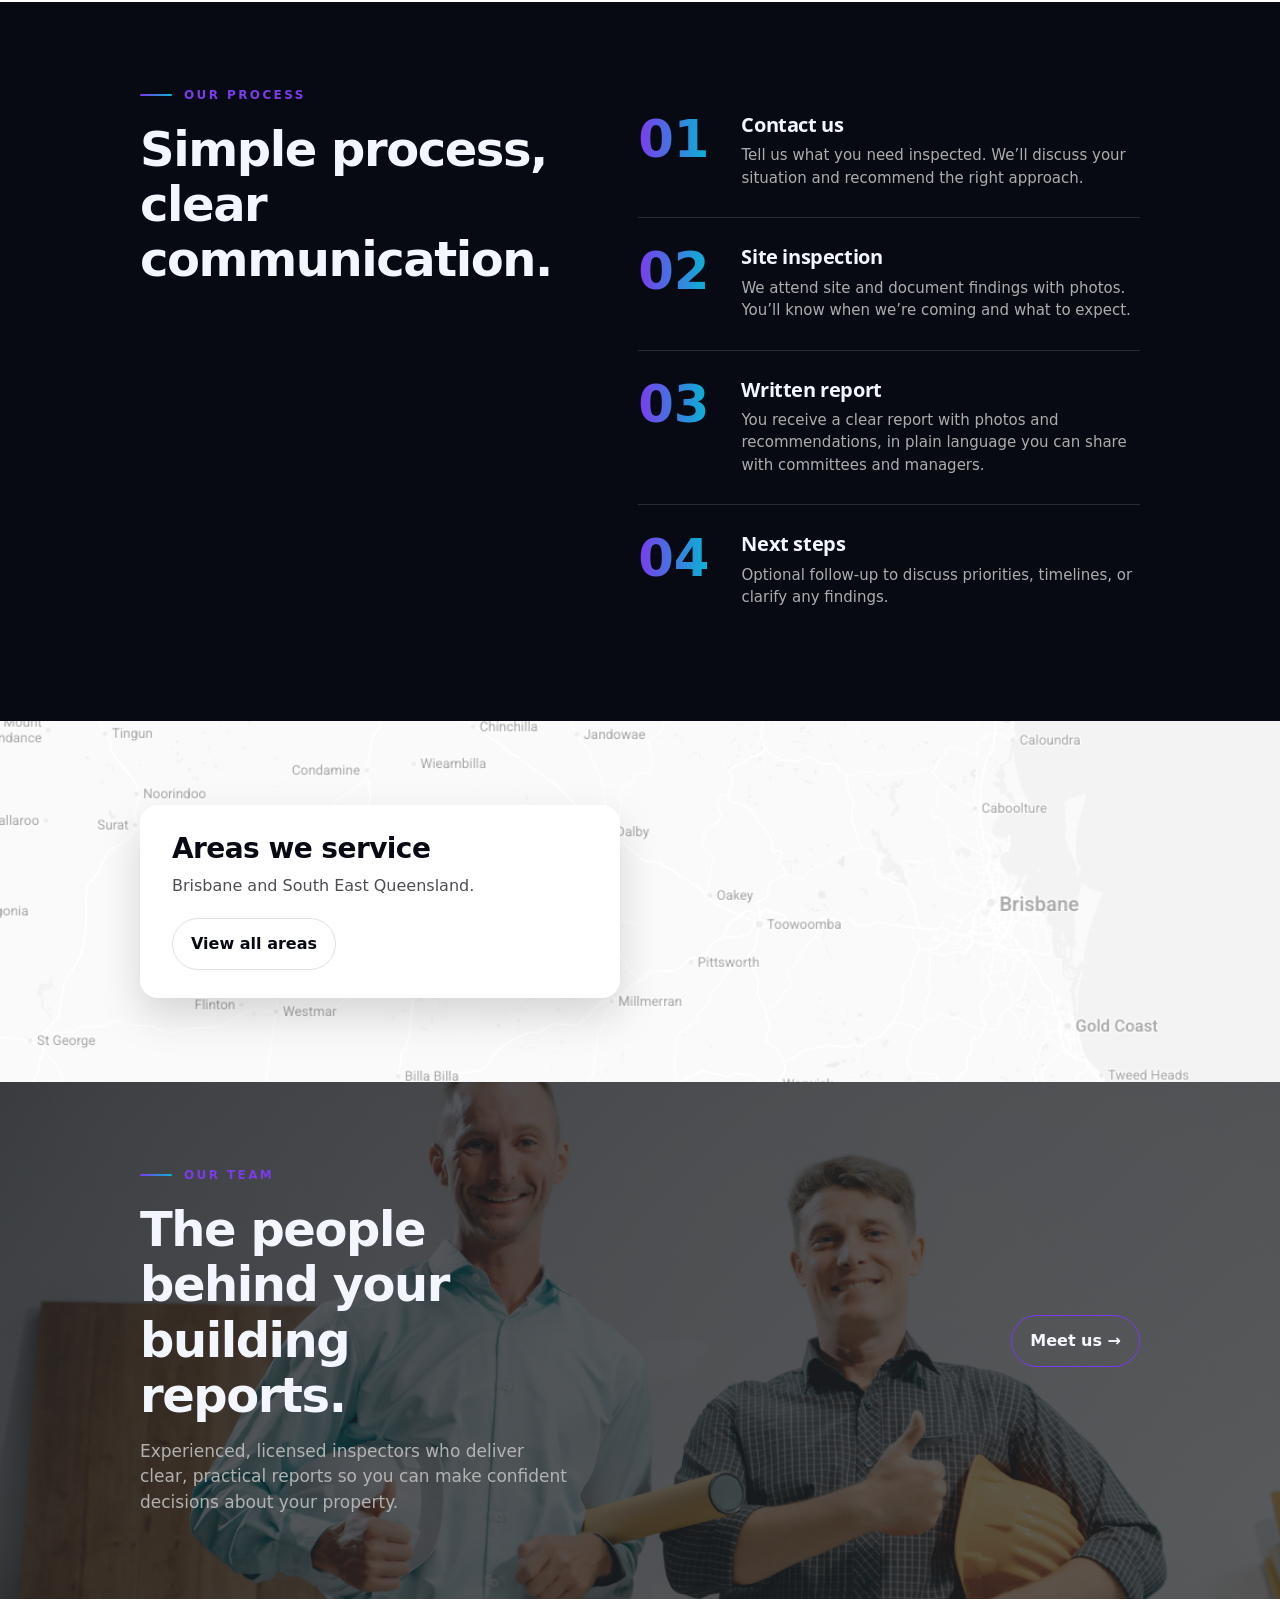
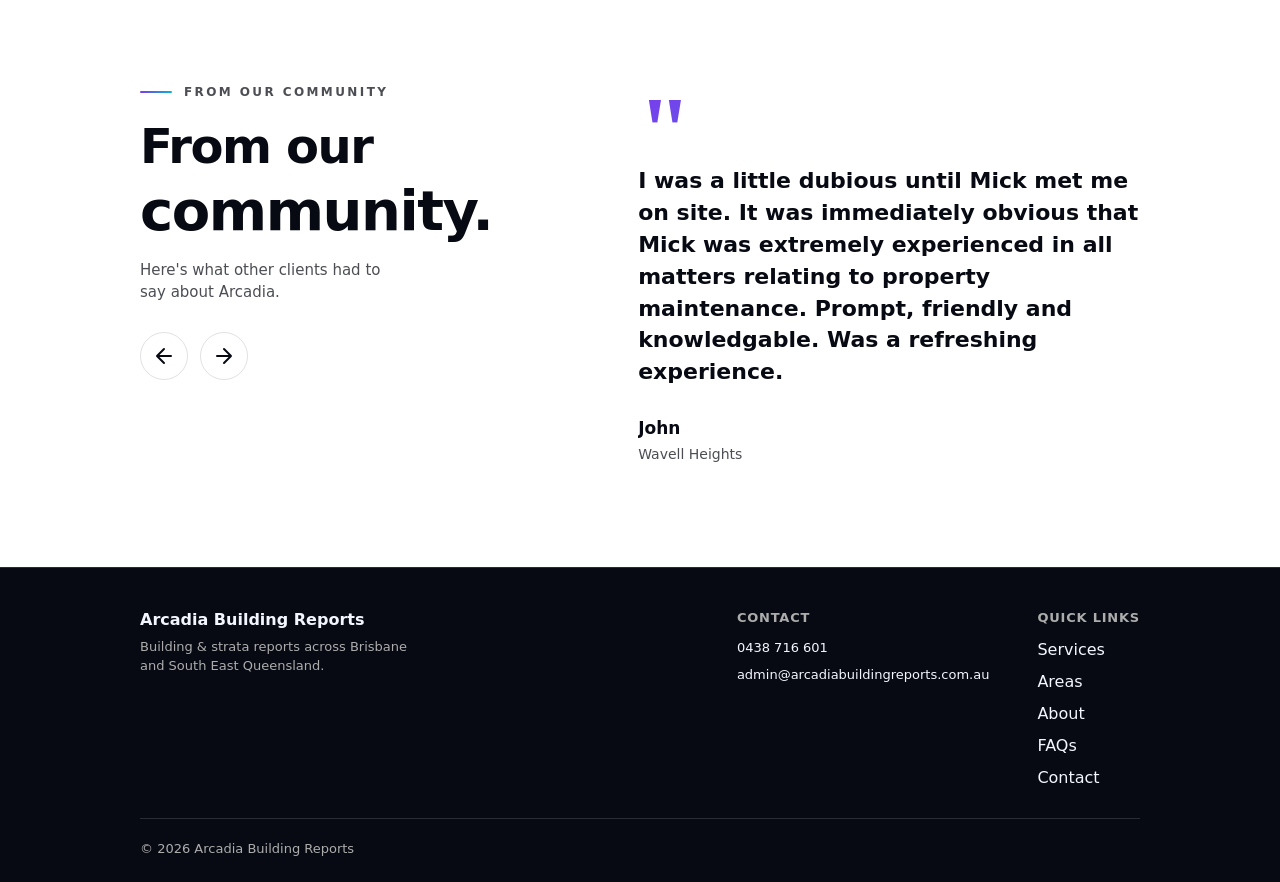
==== commit 767c7ed2: "adding the new bio design with new headshots and removing pool inspections as a service" ====
--- a/index.html
+++ b/index.html
@@ -203,13 +203,6 @@
               </p>
             </article>
 
-            <article class="tile tile--light services-tile">
-              <h3>Pool inspection and certification</h3>
-              <p>
-                Pool and spa safety inspections with certification for
-                compliance.
-              </p>
-            </article>
           </div>
         </div>
       </section>
--- a/styles.css
+++ b/styles.css
@@ -836,13 +836,13 @@
   color: transparent;
 }
 
-/* Service tiles grid — 4 columns on desktop to match reference layout */
+/* Service tiles grid — 3 columns on desktop (2 rows of 3) */
 .grid--service-tiles {
   gap: 20px;
 }
 
 .grid--service-tiles .tile--bg {
-  flex: 1 1 calc(25% - 15px);
+  flex: 1 1 calc(33.333% - 14px);
 }
 
 /* Tiles with image background (services page) — reference style, rectangular */
@@ -929,10 +929,6 @@
 .tile--bg-insurance {
   background-image: url("images/insurance-valuations.jpg");
 }
-.tile--bg-pool {
-  background-image: url("images/pool-inspection.jpg");
-}
-
 /* ===== How it works (process) ===== */
 
 .how-it-works__inner {
@@ -2215,6 +2211,11 @@
   max-width: var(--container-max);
 }
 
+/* Team section eyebrow */
+.our-story__team-eyebrow {
+  margin-bottom: 24px;
+}
+
 /* Two bio cards (white, grey border) */
 .our-story__team {
   display: grid;
@@ -2226,11 +2227,41 @@
   background: var(--bg-white);
   border: 1px solid var(--line-dark);
   border-radius: var(--radius);
-  padding: 28px 32px;
+  overflow: hidden;
+  padding: 0;
   box-shadow: 0 2px 12px rgba(0, 0, 0, 0.06);
-}
-
-/* Name: larger, gradient blue–purple text */
+  display: flex;
+  flex-direction: column;
+}
+
+/* Headshot area: image + dark overlay + name on top */
+.our-story__headshot {
+  position: relative;
+  aspect-ratio: 4 / 5;
+  min-height: 280px;
+  overflow: hidden;
+}
+
+.our-story__headshot img {
+  width: 100%;
+  height: 100%;
+  object-fit: cover;
+  display: block;
+}
+
+.our-story__headshot-overlay {
+  position: absolute;
+  inset: 0;
+  background: linear-gradient(
+    to top,
+    rgba(0, 0, 0, 0.75) 0%,
+    rgba(0, 0, 0, 0.4) 40%,
+    rgba(0, 0, 0, 0.2) 100%
+  );
+  pointer-events: none;
+}
+
+/* Name when not on photo (fallback) */
 .our-story__name {
   font-size: clamp(22px, 2.5vw, 28px);
   font-weight: 800;
@@ -2239,6 +2270,35 @@
   -webkit-background-clip: text;
   background-clip: text;
   color: transparent;
+}
+
+/* Name on photo: solid white so it's readable on the overlay */
+.our-story__name--on-photo {
+  position: absolute;
+  bottom: 0;
+  left: 0;
+  right: 0;
+  margin: 0;
+  padding: 24px 28px;
+  font-size: clamp(22px, 2.5vw, 28px);
+  font-weight: 800;
+  letter-spacing: -0.02em;
+  color: #ffffff !important;
+  -webkit-text-fill-color: #ffffff;
+  text-shadow: 0 1px 4px rgba(0, 0, 0, 0.6), 0 0 20px rgba(0, 0, 0, 0.3);
+  background: linear-gradient(
+    to top,
+    rgba(0, 0, 0, 0.5) 0%,
+    transparent 100%
+  );
+  background-clip: unset;
+  -webkit-background-clip: unset;
+}
+
+/* Bio body: separator line + role + paragraphs */
+.our-story__bio-body {
+  padding: 28px 32px;
+  border-top: 3px solid var(--accent);
 }
 
 /* Job description as a clear label, distinct from body text */
@@ -3034,8 +3094,16 @@
     font-size: clamp(28px, 8vw, 40px);
   }
 
-  .our-story__card {
+  .our-story__bio-body {
     padding: 20px 22px;
+  }
+
+  .our-story__headshot {
+    min-height: 220px;
+  }
+
+  .our-story__name--on-photo {
+    padding: 18px 20px;
   }
 
   .our-story__why-inner {
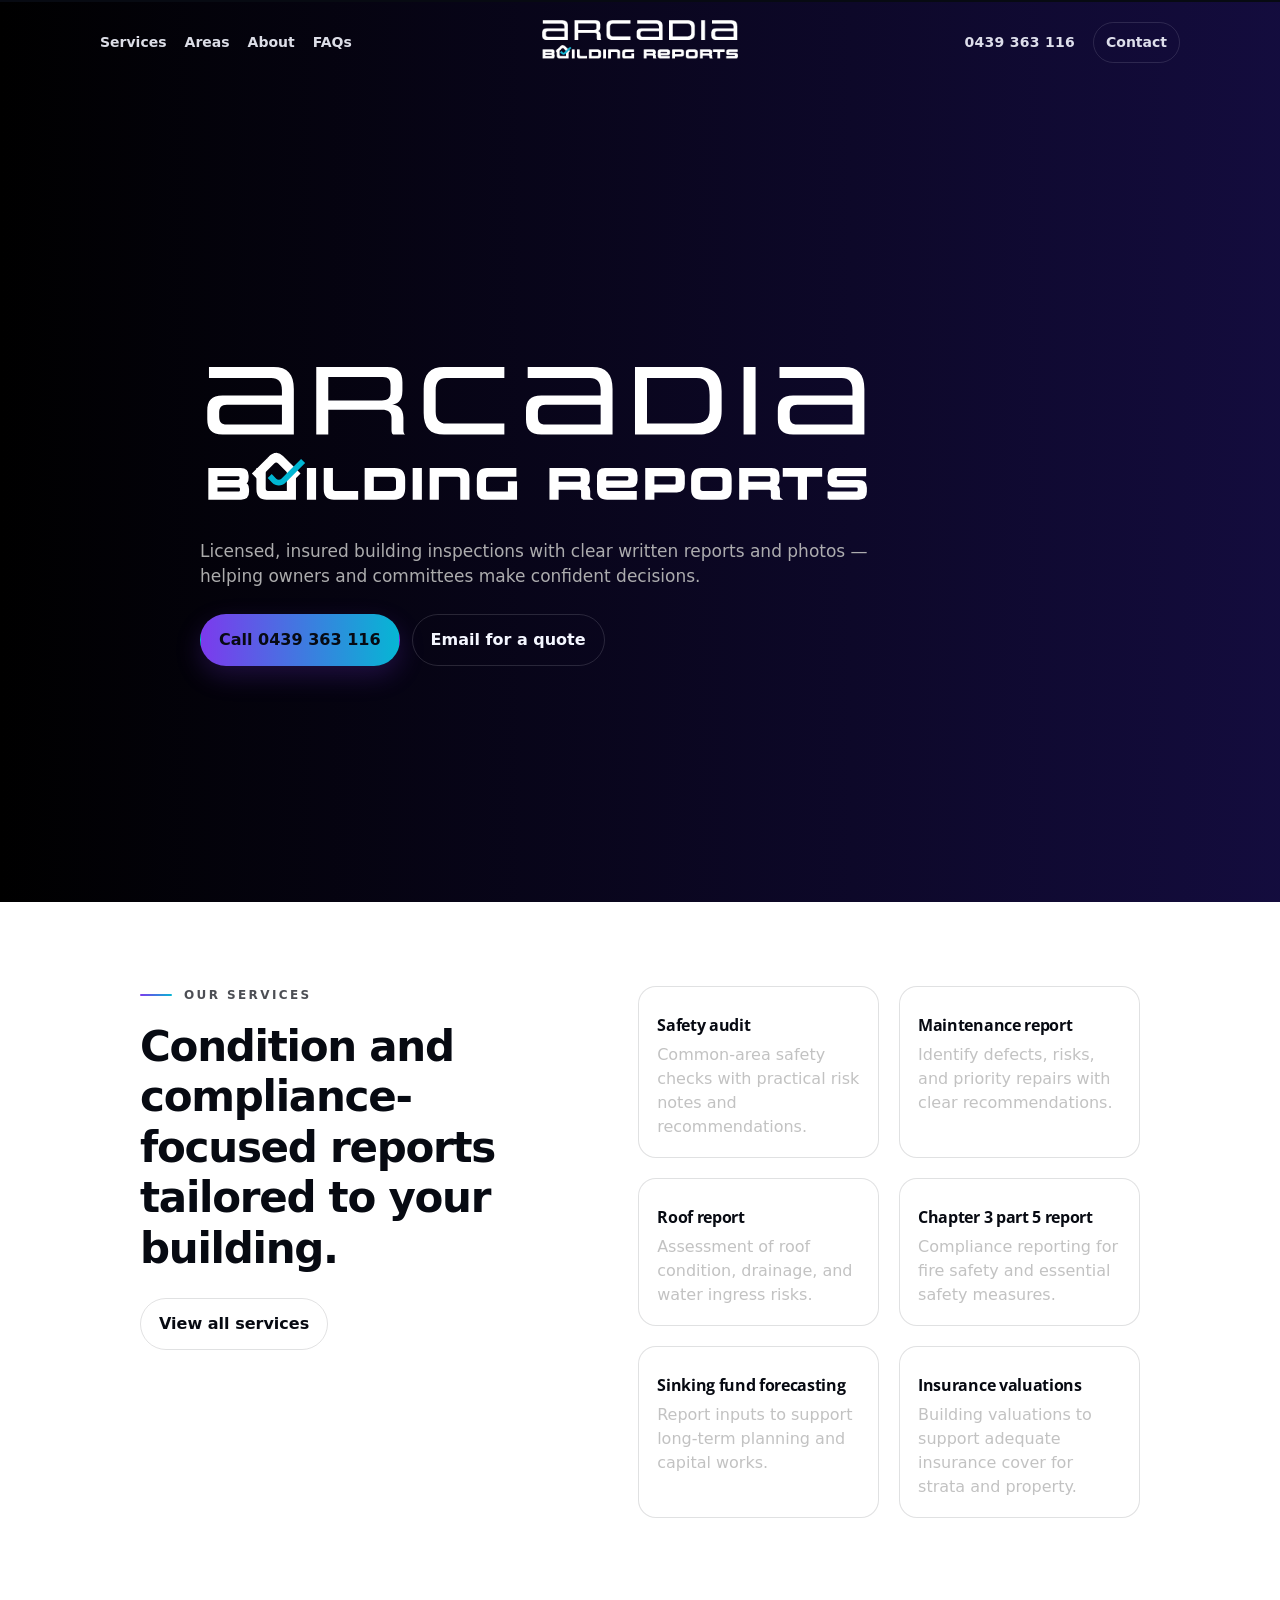
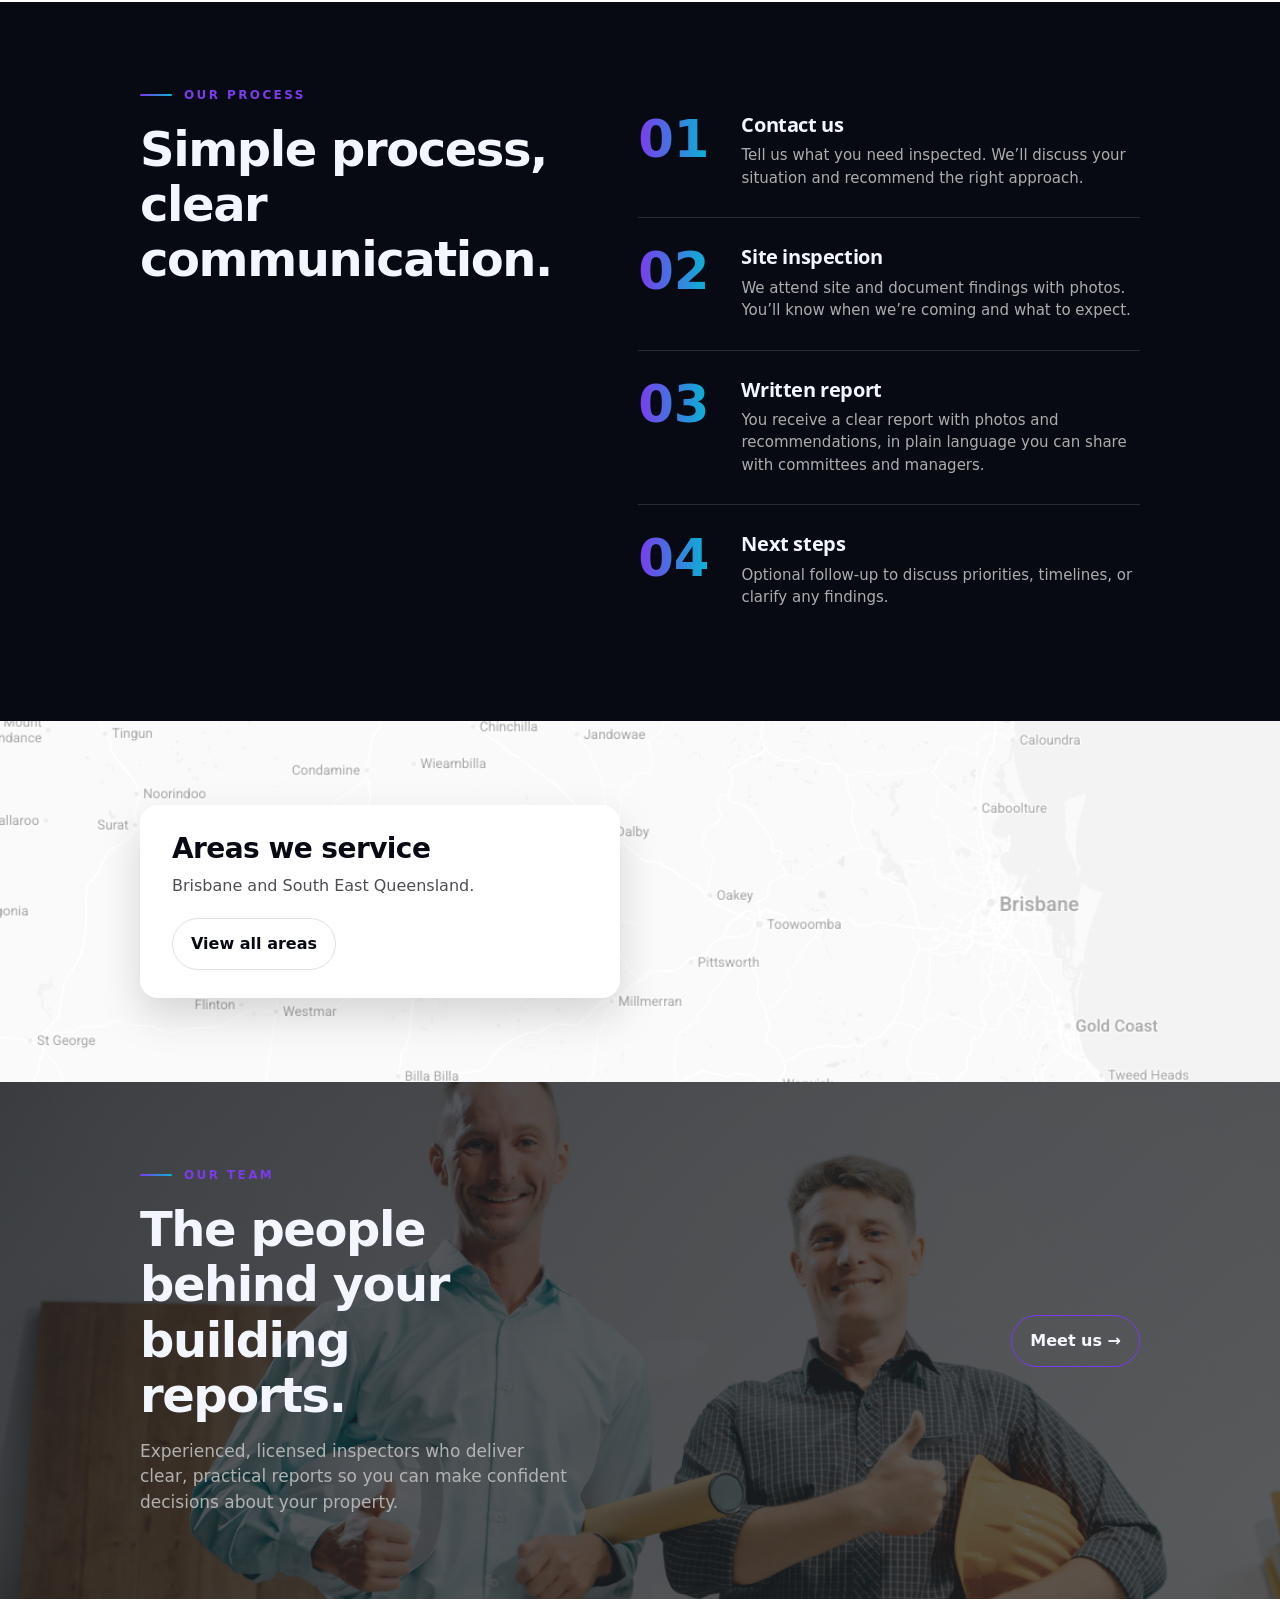
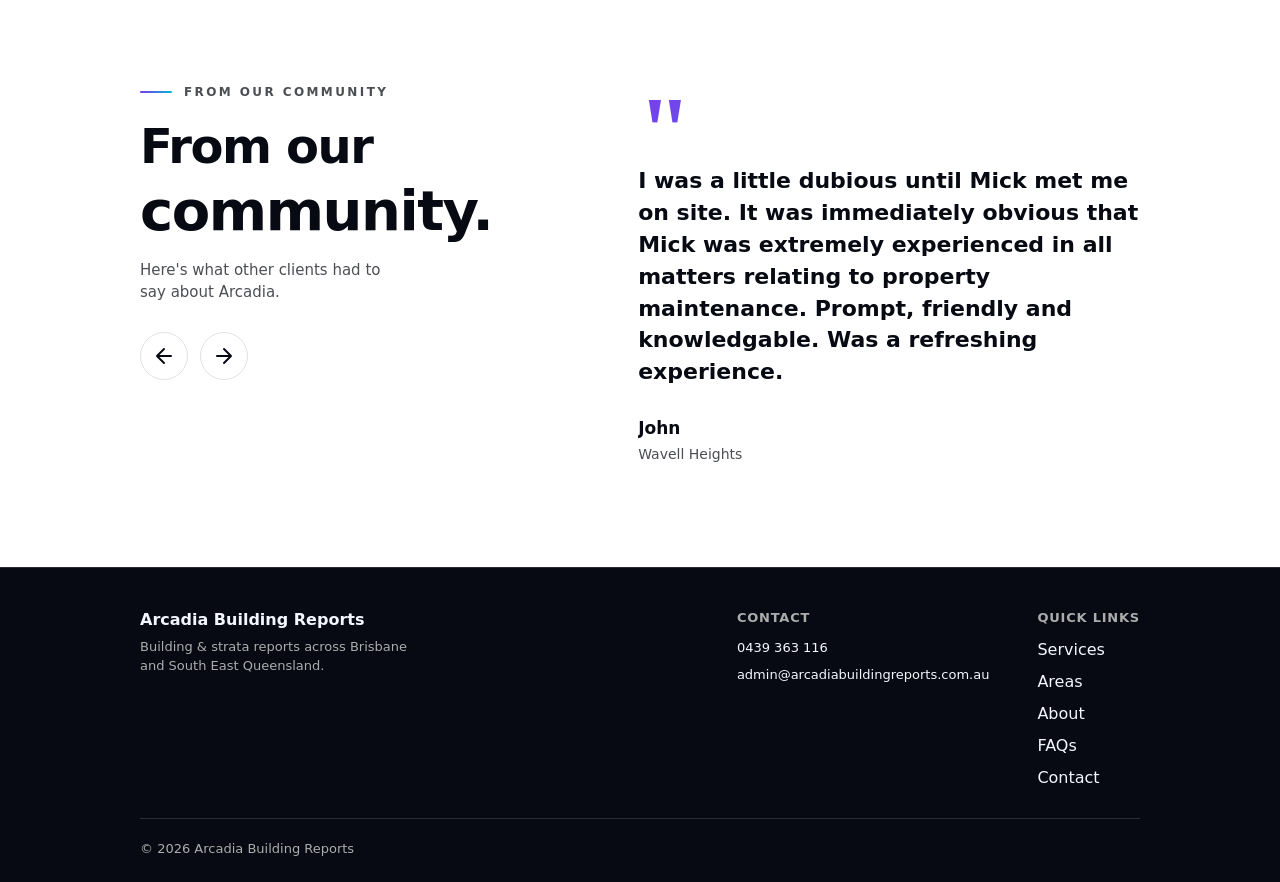
==== commit 14963eb5: "updating phone number" ====
--- a/index.html
+++ b/index.html
@@ -55,7 +55,7 @@
         </button>
 
         <nav class="nav nav--right">
-          <a class="nav-phone" href="tel:+61438716601">0438 716 601</a>
+          <a class="nav-phone" href="tel:+61439363116">0439 363 116</a>
           <a class="btn btn--small btn--outline" href="contact.html">Contact</a>
         </nav>
 
@@ -127,7 +127,7 @@
             </p>
 
             <div class="cta-row">
-              <a class="btn" href="tel:+61700000000">Call 0438 716 601</a>
+              <a class="btn" href="tel:+61439363116">Call 0439 363 116</a>
               <a
                 class="btn btn--outline"
                 href="mailto:admin@arcadiabuildingreports.com.au"
@@ -429,7 +429,7 @@
           </div>
           <div class="footer__contact">
             <p class="footer__heading small">Contact</p>
-            <a href="tel:+61438716601" class="footer__link small">0438 716 601</a>
+            <a href="tel:+61439363116" class="footer__link small">0439 363 116</a>
             <a href="mailto:admin@arcadiabuildingreports.com.au" class="footer__link small">admin@arcadiabuildingreports.com.au</a>
           </div>
           <nav class="footer__nav" aria-label="Footer">
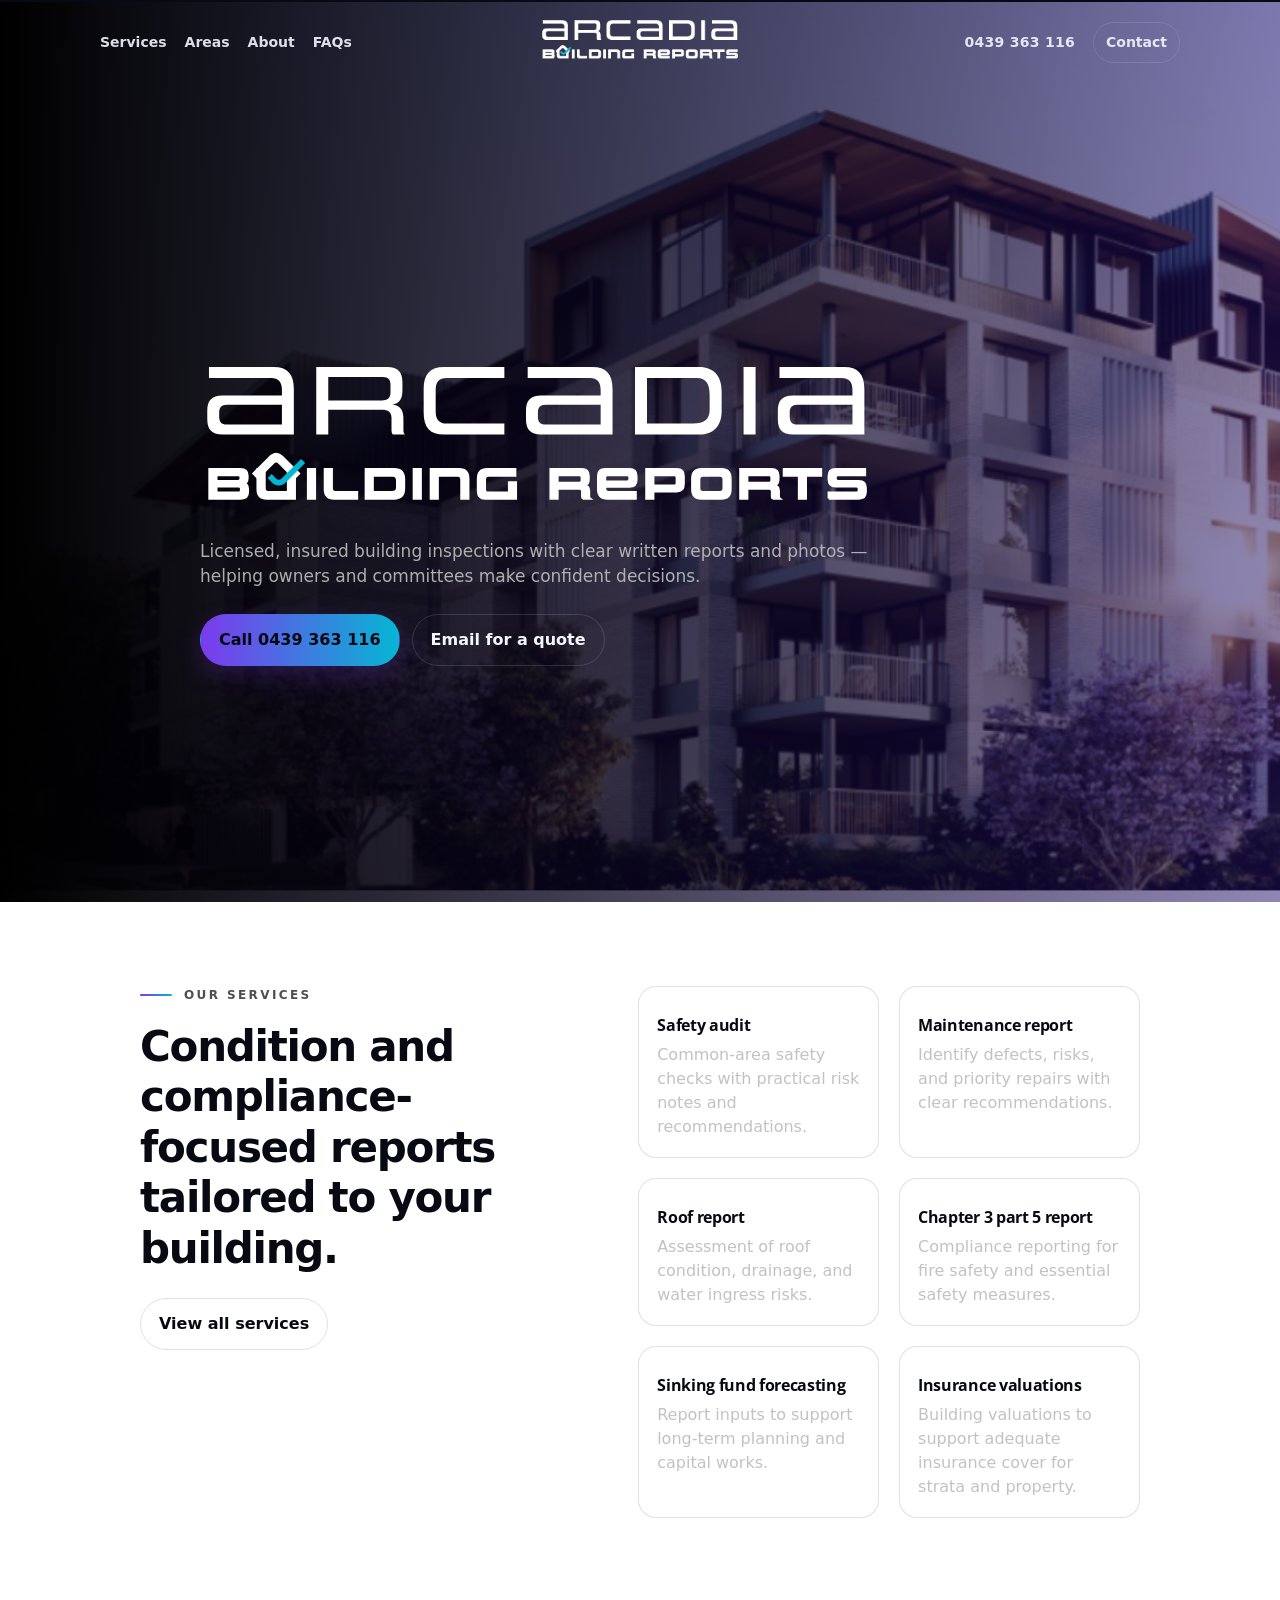
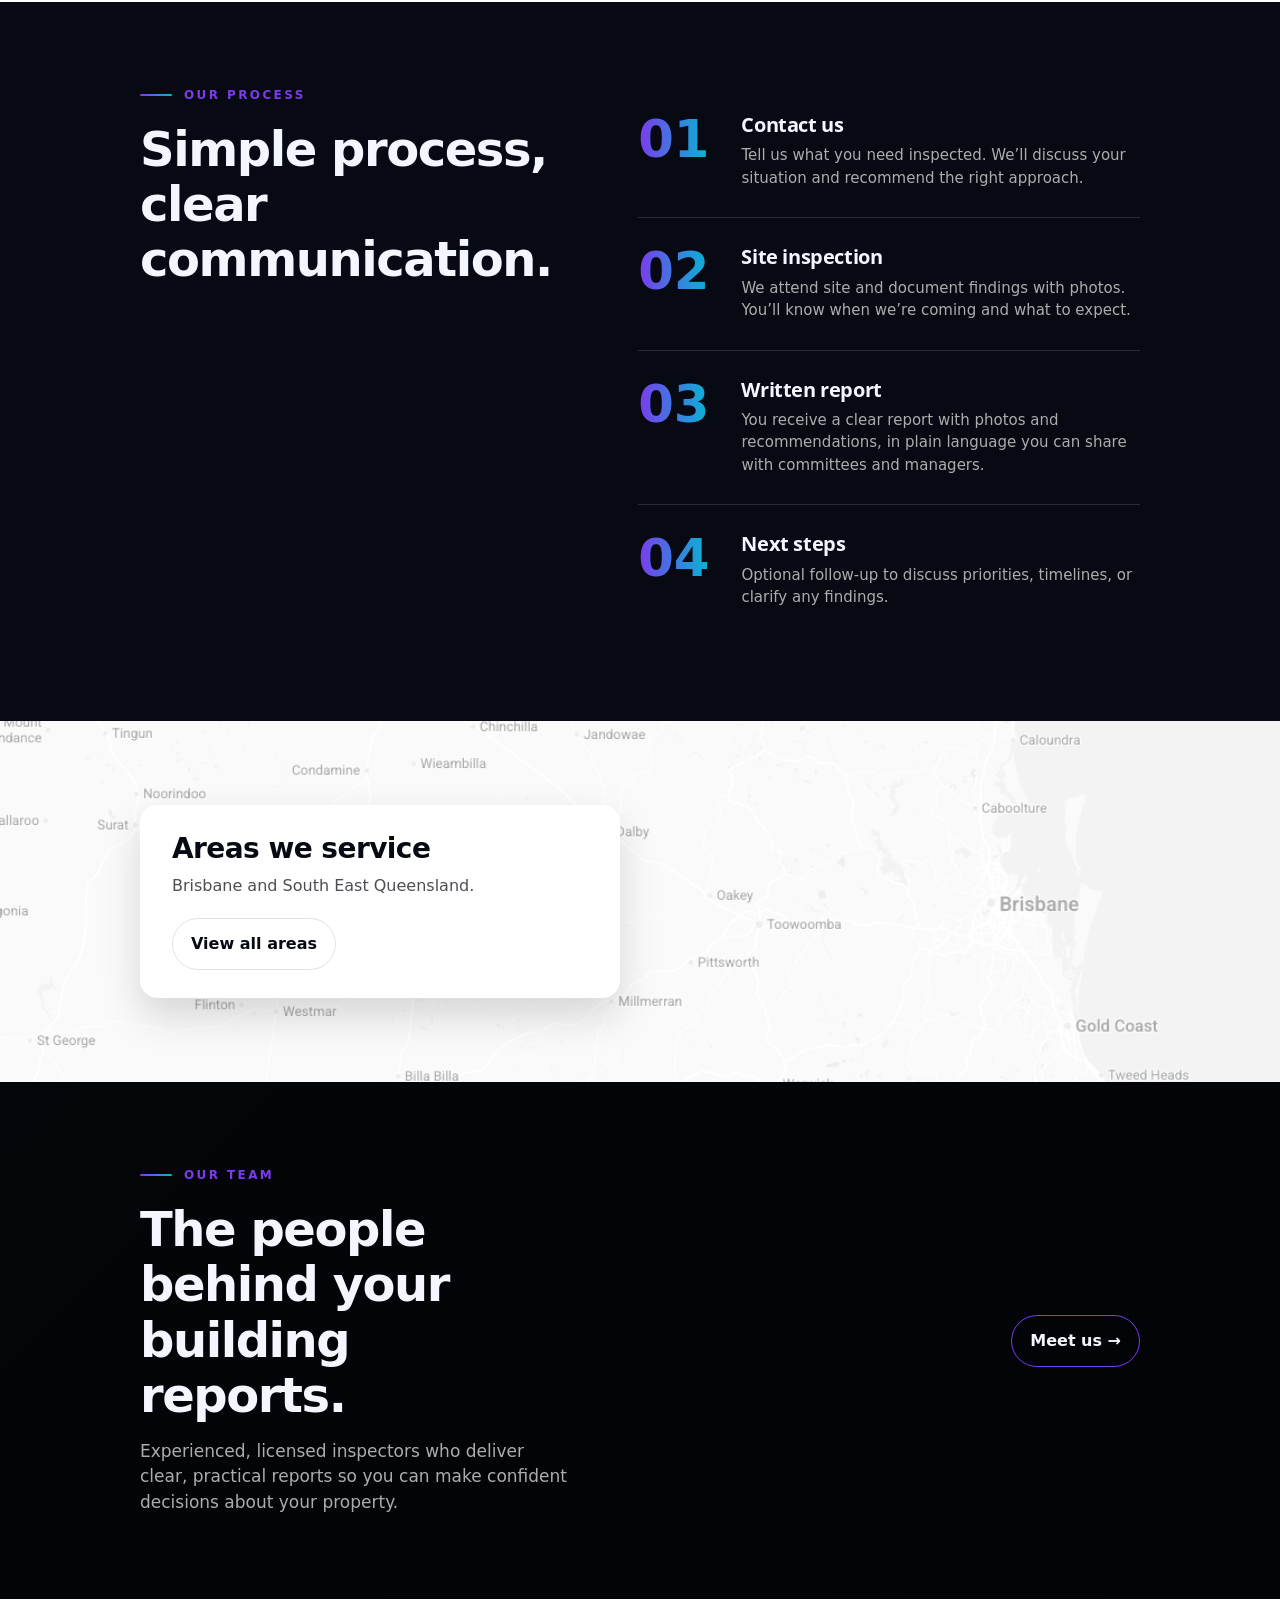
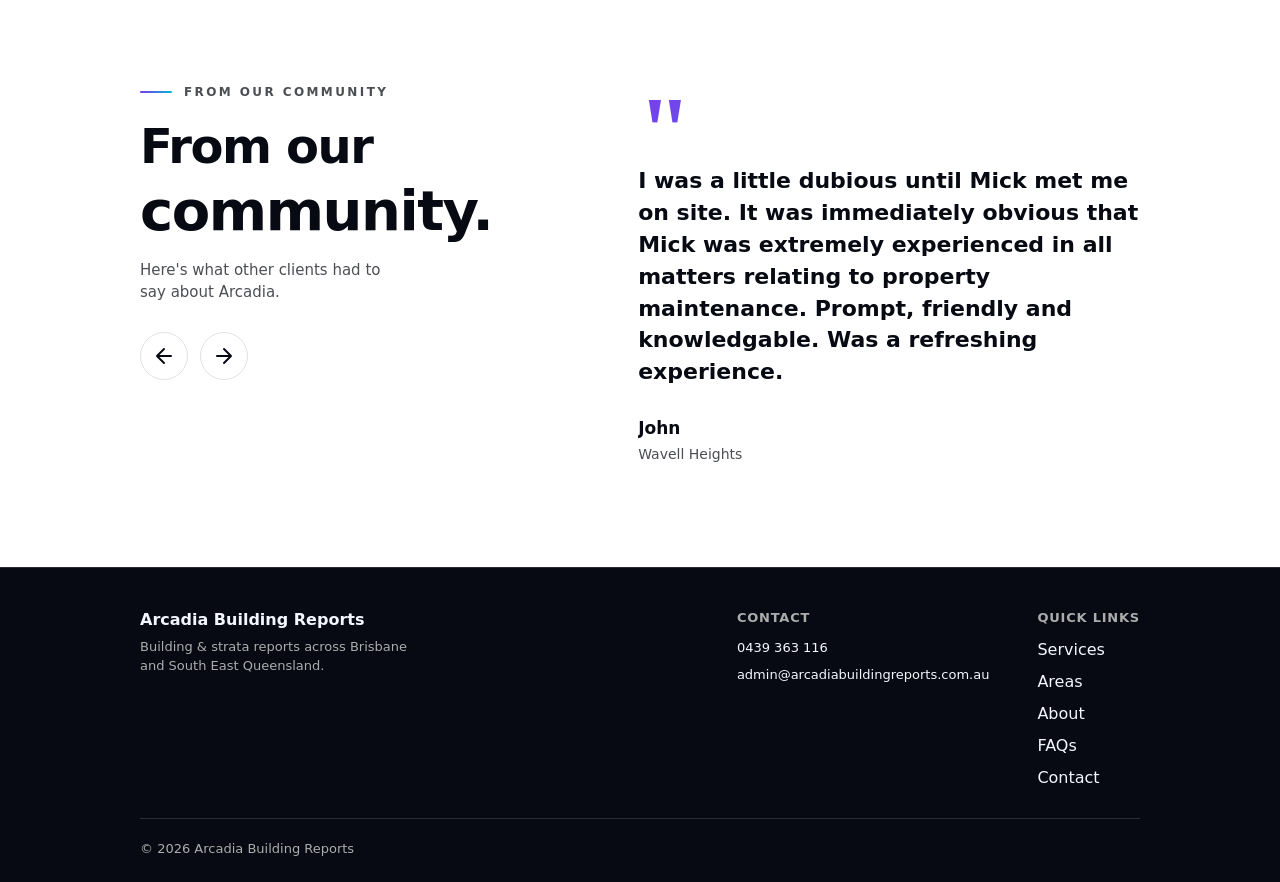
==== commit fec08479: "fixing mobile styling issues and implenting SEO best practices" ====
--- a/index.html
+++ b/index.html
@@ -2,7 +2,10 @@
 <html lang="en">
   <head>
     <meta charset="utf-8" />
-    <meta name="viewport" content="width=device-width, initial-scale=1" />
+    <meta
+      name="viewport"
+      content="width=device-width, initial-scale=1, viewport-fit=cover"
+    />
     <title>
       Arcadia Building Reports | Building & Strata Reports - Brisbane & SE QLD
     </title>
@@ -10,10 +13,40 @@
       name="description"
       content="Clear, practical building inspection reports for strata, property managers and owners across Brisbane and South East Queensland."
     />
+    <link rel="canonical" href="https://www.arcadiabuildingreports.com.au/" />
+    <meta property="og:type" content="website" />
+    <meta property="og:site_name" content="Arcadia Building Reports" />
+    <meta property="og:locale" content="en_AU" />
+    <meta
+      property="og:title"
+      content="Arcadia Building Reports | Building & Strata Reports - Brisbane & SE QLD"
+    />
+    <meta
+      property="og:description"
+      content="Clear, practical building inspection reports for strata, property managers and owners across Brisbane and South East Queensland."
+    />
+    <meta property="og:url" content="https://www.arcadiabuildingreports.com.au/" />
+    <meta
+      property="og:image"
+      content="https://www.arcadiabuildingreports.com.au/images/strata-building2.png"
+    />
+    <meta name="twitter:card" content="summary_large_image" />
+    <meta
+      name="twitter:title"
+      content="Arcadia Building Reports | Building & Strata Reports - Brisbane & SE QLD"
+    />
+    <meta
+      name="twitter:description"
+      content="Clear, practical building inspection reports for strata, property managers and owners across Brisbane and South East Queensland."
+    />
+    <meta
+      name="twitter:image"
+      content="https://www.arcadiabuildingreports.com.au/images/strata-building2.png"
+    />
     <link rel="preconnect" href="https://fonts.googleapis.com" />
     <link rel="preconnect" href="https://fonts.gstatic.com" crossorigin />
     <link
-      href="https://fonts.googleapis.com/css2?family=Figtree:ital,wght@0,300..900;1,300..900&family=Lexend:wght@100..900&family=Open+Sans:ital,wght@0,300..800;1,300..800&display=swap"
+      href="https://fonts.googleapis.com/css2?family=Open+Sans:wght@400;600&display=swap"
       rel="stylesheet"
     />
     <link rel="stylesheet" href="styles.css" />
@@ -78,6 +111,8 @@
           <svg
             class="hero-intro__svg"
             viewBox="0 0 23.718 19.529"
+            width="120"
+            height="99"
             xmlns="http://www.w3.org/2000/svg"
             aria-hidden="true"
           >
@@ -115,6 +150,10 @@
         </div>
         <div class="container hero-inner">
           <div class="hero-copy">
+            <h1 class="visually-hidden">
+              Building &amp; strata reports for Brisbane &amp; South East
+              Queensland
+            </h1>
             <img
               src="images/Arcadia_all_white.svg"
               alt="Arcadia Building Reports"
--- a/styles.css
+++ b/styles.css
@@ -49,6 +49,8 @@
 
 body {
   margin: 0;
+  width: 100%;
+  overflow-x: hidden;
   font-family:
     system-ui,
     -apple-system,
@@ -102,6 +104,19 @@
 .small {
   font-size: 13px;
   color: var(--muted-light);
+}
+
+/* Accessible “screen reader only”: kept in DOM for SEO & AT, not shown on screen */
+.visually-hidden {
+  position: absolute;
+  width: 1px;
+  height: 1px;
+  padding: 0;
+  margin: -1px;
+  overflow: hidden;
+  clip: rect(0, 0, 0, 0);
+  white-space: nowrap;
+  border: 0;
 }
 
 ul,
@@ -222,17 +237,6 @@
 
 .brand__img--mobile {
   display: none;
-}
-
-.brand__name {
-  font-weight: 900;
-  letter-spacing: 0.2px;
-  font-size: 16px;
-}
-
-.brand__tag {
-  font-size: 13px;
-  color: var(--muted-light);
 }
 
 .nav a {
@@ -343,7 +347,7 @@
   padding-top: 174px; /* 84px (header) + 90px (original top padding) */
   background-image:
     linear-gradient(to right, rgba(0, 0, 0, 1), rgba(32, 14, 105, 0.5)),
-    url("images/building.jpg");
+    url("images/strata-building2.png");
   background-size: cover;
   background-position: center;
   background-repeat: no-repeat;
@@ -367,14 +371,16 @@
 
 .hero-intro__svg {
   width: min(280px, 28vw);
+  max-width: min(280px, 100%);
   height: auto;
+  aspect-ratio: 23.718 / 19.529;
 }
 
 /* House: path draws in over first 20%, holds, then fades out */
 .hero-intro__house {
   stroke-dasharray: 1;
   stroke-dashoffset: 1;
-  animation: hero-intro-draw-house 4.2s ease forwards;
+  animation: hero-intro-draw-house 2.8s ease forwards;
 }
 
 @keyframes hero-intro-draw-house {
@@ -404,7 +410,7 @@
 .hero-intro__tick {
   stroke-dasharray: 1;
   stroke-dashoffset: 1;
-  animation: hero-intro-draw-tick 4.2s ease forwards;
+  animation: hero-intro-draw-tick 2.8s ease forwards;
 }
 
 @keyframes hero-intro-draw-tick {
@@ -437,7 +443,7 @@
 /* Hero copy fades in after the whole intro image has faded out */
 .hero--full .hero-copy {
   opacity: 0;
-  animation: hero-copy-show 0.8s ease 3.6s forwards;
+  animation: hero-copy-show 0.65s ease 2.4s forwards;
 }
 
 @keyframes hero-copy-show {
@@ -484,7 +490,7 @@
       rgba(7, 10, 18, 0.55) 50%,
       rgba(7, 10, 18, 0.78) 100%
     ),
-    url("images/about-us.png");
+    url("images/stratabuilding2.jpg");
   background-size: cover;
   background-position: center;
   background-repeat: no-repeat;
@@ -501,10 +507,6 @@
   justify-content: center;
   align-items: flex-start;
   text-align: left;
-}
-
-.hero--about .hero__eyebrow {
-  color: rgba(255, 255, 255, 0.85);
 }
 
 .hero--about .hero__lead {
@@ -548,13 +550,6 @@
   text-align: left;
 }
 
-.hero__scroll-text {
-  margin: 0 0 24px;
-  font-size: 1.125rem;
-  color: rgba(255, 255, 255, 0.85);
-  max-width: 22ch;
-}
-
 .hero__scroll {
   display: inline-flex;
   flex-direction: column;
@@ -579,7 +574,8 @@
   box-sizing: border-box;
   border-style: solid;
   border-width: 0 2px 2px 0;
-  border-image: linear-gradient(135deg, var(--accent), var(--accent2)) 0 1 1 0 / 0 2px 2px 0;
+  border-image: linear-gradient(135deg, var(--accent), var(--accent2)) 0 1 1 0 /
+    0 2px 2px 0;
   transform: rotate(45deg);
 }
 
@@ -601,6 +597,7 @@
 }
 
 .hero-copy {
+  position: relative;
   flex: 1 1 720px;
   max-width: 720px;
 }
@@ -613,11 +610,12 @@
   color: var(--muted-light);
 }
 
-.hero h1 {
+.hero h1:not(.visually-hidden) {
   margin: 0 0 16px;
   font-size: clamp(44px, 5vw, 72px);
   line-height: 1.02;
   letter-spacing: -0.04em;
+  color: var(--text-light);
 }
 
 .accent {
@@ -1284,6 +1282,7 @@
 .service-detail {
   padding: 72px 0;
   color: var(--text-dark);
+  scroll-margin-top: 88px;
 }
 
 .service-detail p {
@@ -1458,7 +1457,7 @@
 .team-banner__bg {
   position: absolute;
   inset: 0;
-  background-image: url("images/about-us.png");
+  background-color: black;
   background-size: cover;
   background-position: center;
   background-repeat: no-repeat;
@@ -1567,31 +1566,18 @@
   font-weight: 850;
 }
 
-/* Static label chips (e.g. homepage areas list — not clickable) */
-.chips--labels {
-  gap: 8px 16px;
-}
-
-.chip--label {
-  border: none;
-  background: none;
-  padding: 0;
-  border-radius: 0;
-  font-size: 15px;
-  font-weight: 400;
-  color: var(--muted-dark);
-  cursor: default;
-}
-
-.chip--label::after {
-  content: ",";
-  margin-left: 2px;
-  color: var(--muted-dark);
-}
-
-.chips--labels .chip--label:last-child::after {
-  content: none;
-  margin-left: 0;
+a.chip {
+  text-decoration: none;
+  display: inline-block;
+}
+
+a.chip:hover {
+  background: rgba(7, 10, 18, 0.06);
+}
+
+a.chip:focus-visible {
+  outline: 2px solid var(--accent);
+  outline-offset: 2px;
 }
 
 /* ===== Homepage areas section (map background) ===== */
@@ -1914,9 +1900,14 @@
 
 .contact-section__inner {
   display: grid;
-  grid-template-columns: 1fr 1fr;
+  grid-template-columns: minmax(0, 1fr) minmax(0, 1fr);
   gap: 60px 80px;
   align-items: start;
+}
+
+.contact-info {
+  min-width: 0;
+  max-width: 100%;
 }
 
 /* Left column: contact info (WHY CHOOSE US style) */
@@ -1947,6 +1938,7 @@
   line-height: 1.15;
   letter-spacing: -0.03em;
   color: var(--text-dark);
+  overflow-wrap: break-word;
 }
 
 .contact-info__desc {
@@ -1955,6 +1947,7 @@
   color: var(--muted-dark);
   margin: 0 0 28px;
   max-width: 42ch;
+  overflow-wrap: break-word;
 }
 
 .contact-info__details {
@@ -1967,6 +1960,7 @@
   display: flex;
   align-items: center;
   gap: 14px;
+  min-width: 0;
   padding: 14px 18px;
   background: var(--bg-white);
   border: 1px solid var(--line-dark);
@@ -1979,6 +1973,12 @@
     color 0.2s ease;
 }
 
+.contact-info__item > span:last-child {
+  min-width: 0;
+  overflow-wrap: break-word;
+  word-break: break-word;
+}
+
 .contact-info__item:hover {
   border-color: var(--accent);
   color: var(--accent);
@@ -1998,6 +1998,9 @@
 
 /* Right column: form */
 .contact-form {
+  box-sizing: border-box;
+  min-width: 0;
+  max-width: 100%;
   background: var(--bg-light);
   border: 1px solid var(--line-dark);
   border-radius: var(--radius);
@@ -2011,7 +2014,7 @@
 
 .contact-form__row {
   display: grid;
-  grid-template-columns: 1fr 1fr;
+  grid-template-columns: minmax(0, 1fr) minmax(0, 1fr);
   gap: 24px;
 }
 
@@ -2028,8 +2031,11 @@
 }
 
 .contact-form__input {
+  box-sizing: border-box;
   display: block;
   width: 100%;
+  min-width: 0;
+  max-width: 100%;
   padding: 12px 16px;
   font-size: 16px;
   font-family: inherit;
@@ -2096,7 +2102,9 @@
   color: var(--muted-dark);
   cursor: pointer;
   margin: 0;
-  max-width: 280px;
+  max-width: min(280px, 100%);
+  min-width: 0;
+  overflow-wrap: break-word;
 }
 
 .contact-form__checkbox {
@@ -2121,18 +2129,18 @@
 
 @media (max-width: 900px) {
   .contact-section__inner {
-    grid-template-columns: 1fr;
+    grid-template-columns: minmax(0, 1fr);
     gap: 48px;
   }
 }
 
 @media (max-width: 640px) {
   .contact-form {
-    padding: 28px 20px 24px;
+    padding: 24px 16px 20px;
   }
 
   .contact-form__row {
-    grid-template-columns: 1fr;
+    grid-template-columns: minmax(0, 1fr);
     gap: 0;
   }
 
@@ -2140,6 +2148,10 @@
     flex-direction: column;
     align-items: stretch;
     text-align: left;
+  }
+
+  .contact-form__checkbox-label {
+    max-width: none;
   }
 
   .contact-form__submit {
@@ -2285,12 +2297,10 @@
   letter-spacing: -0.02em;
   color: #ffffff !important;
   -webkit-text-fill-color: #ffffff;
-  text-shadow: 0 1px 4px rgba(0, 0, 0, 0.6), 0 0 20px rgba(0, 0, 0, 0.3);
-  background: linear-gradient(
-    to top,
-    rgba(0, 0, 0, 0.5) 0%,
-    transparent 100%
-  );
+  text-shadow:
+    0 1px 4px rgba(0, 0, 0, 0.6),
+    0 0 20px rgba(0, 0, 0, 0.3);
+  background: linear-gradient(to top, rgba(0, 0, 0, 0.5) 0%, transparent 100%);
   background-clip: unset;
   -webkit-background-clip: unset;
 }
@@ -2760,14 +2770,6 @@
 
   .brand__img {
     height: 30px;
-  }
-
-  .brand__name {
-    font-size: 14px;
-  }
-
-  .brand__tag {
-    font-size: 11px;
   }
 
   /* Hide desktop nav, show burger */
@@ -2834,20 +2836,34 @@
     margin-top: 12px;
   }
 
-  /* Hero adjustments */
+  /* Hero adjustments — pull behind transparent header; extend into iOS safe area */
   .hero {
     padding: 60px 0 30px;
   }
 
+  /* Simple page heroes (Services, Areas, FAQs): same pull as hero--full so no body gap */
+  .hero:not(.hero--full):not(.hero--about):not(.hero--contact) {
+    margin-top: calc(-70px - env(safe-area-inset-top, 0px));
+    padding-top: calc(60px + 70px + env(safe-area-inset-top, 0px));
+  }
+
   .hero--full {
-    margin-top: -70px;
-    padding-top: 130px;
+    margin-top: calc(-70px - env(safe-area-inset-top, 0px));
+    padding-top: calc(130px + env(safe-area-inset-top, 0px));
     min-height: calc(100vh - 0px);
+    min-height: 100dvh;
+  }
+
+  /* Undo desktop left-biased margins — use normal centered container + equal gutters */
+  .hero--full .container {
+    margin-left: auto;
+    margin-right: auto;
   }
 
   .hero--about,
   .hero--contact {
-    padding-top: 130px;
+    margin-top: calc(-70px - env(safe-area-inset-top, 0px));
+    padding-top: calc(130px + env(safe-area-inset-top, 0px));
     padding-bottom: 60px;
     min-height: auto;
   }
@@ -2868,7 +2884,7 @@
     max-width: 100%;
   }
 
-  .hero h1 {
+  .hero h1:not(.visually-hidden) {
     font-size: clamp(36px, 8vw, 48px);
     margin: 0 0 14px;
   }
@@ -3006,6 +3022,15 @@
     font-size: 14px;
   }
 
+  /* Contact page: keep form + pills within viewport */
+  .contact-section {
+    padding: 48px 0 56px;
+  }
+
+  .contact-form {
+    padding: 28px 18px 24px;
+  }
+
   /* Team banner */
   .team-banner {
     padding: 48px 0;
@@ -3041,9 +3066,10 @@
     padding: 16px;
   }
 
+  /* Shorter than desktop 4:5 — half the height at the same width (8:5 vs 4:5) */
   .grid--service-tiles .tile--bg {
     flex: 1 1 100%;
-    aspect-ratio: 4 / 5;
+    aspect-ratio: 8 / 5;
     padding: 20px;
   }
 
@@ -3153,6 +3179,8 @@
     min-height: auto;
     padding: 48px 0;
     display: block;
+    /* Opaque white so body (--bg-dark) does not show through this section */
+    background: var(--bg-white);
   }
 
   .section--coverage .coverage-map-wrapper {
@@ -3162,6 +3190,7 @@
     max-width: 720px;
     margin: 0 auto 18px;
     aspect-ratio: 1145 / 635;
+    background-color: var(--bg-white);
     background-size: contain;
     background-position: center;
   }
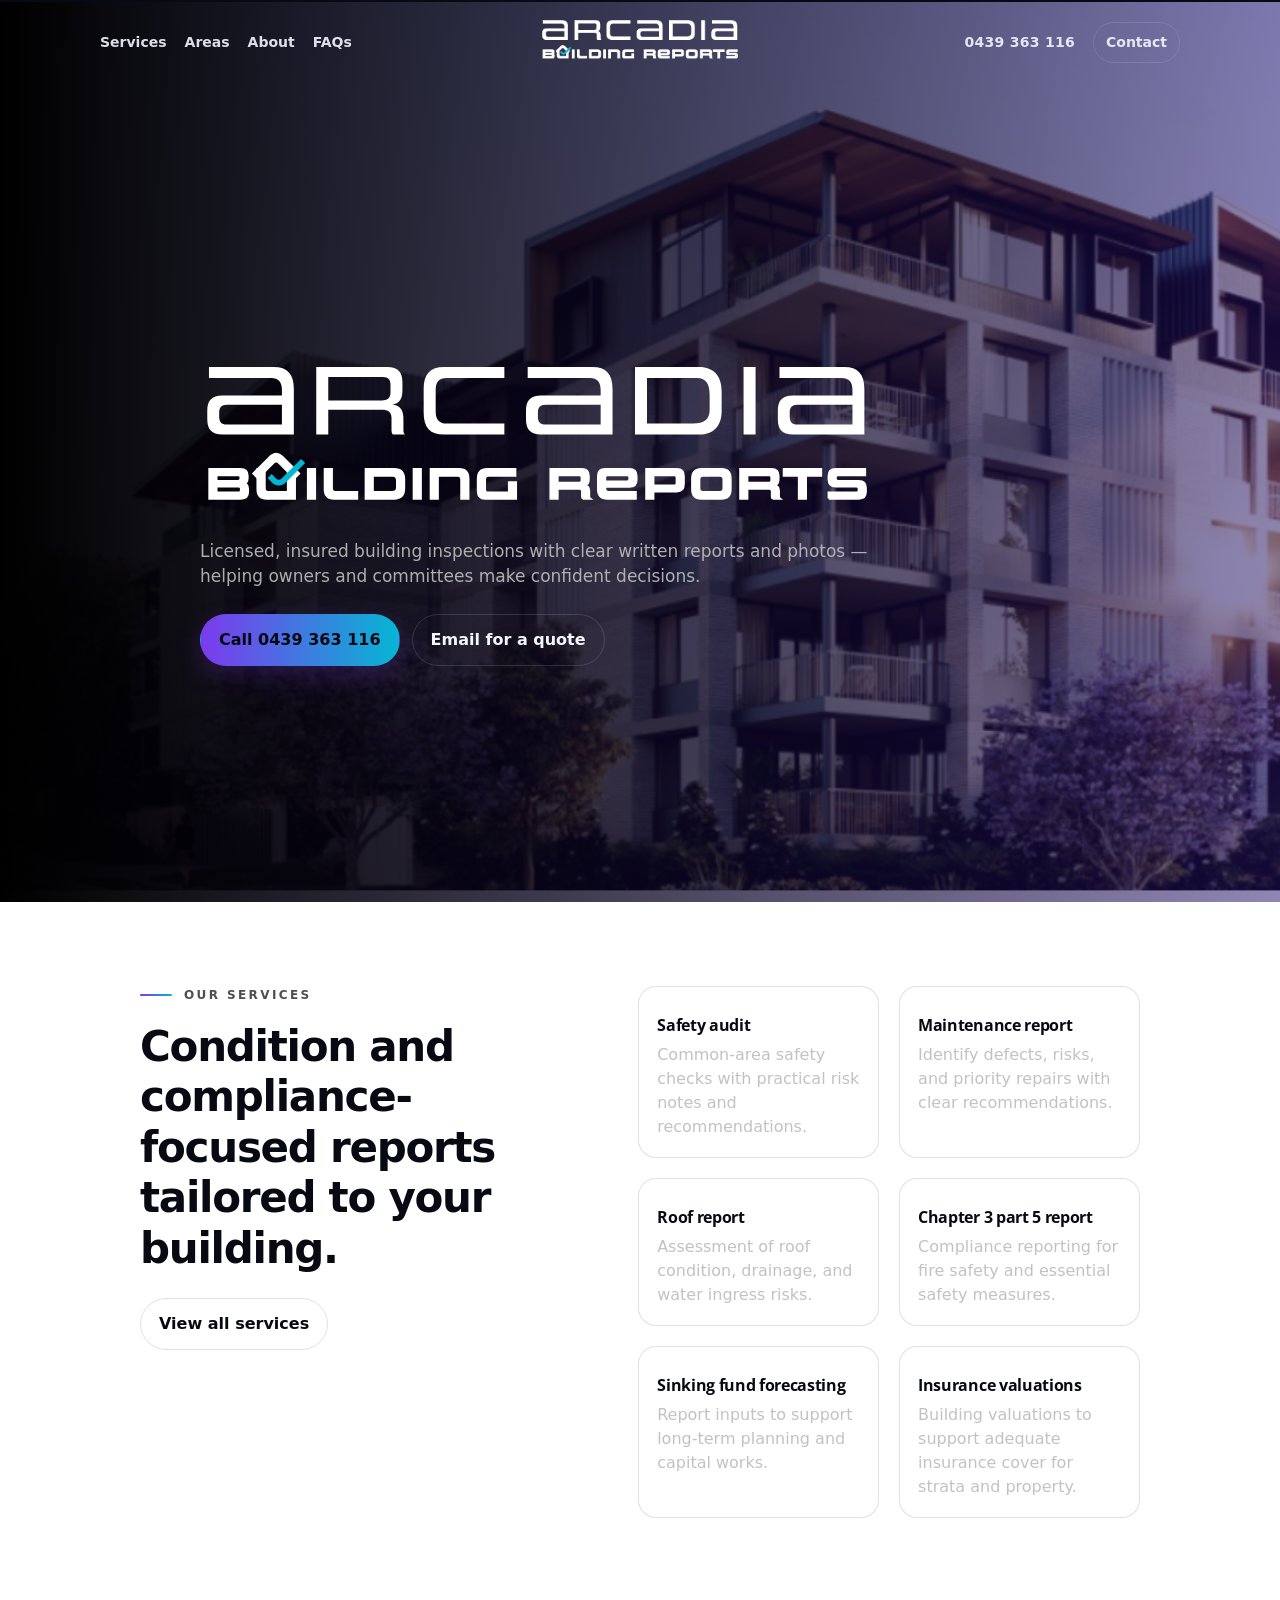
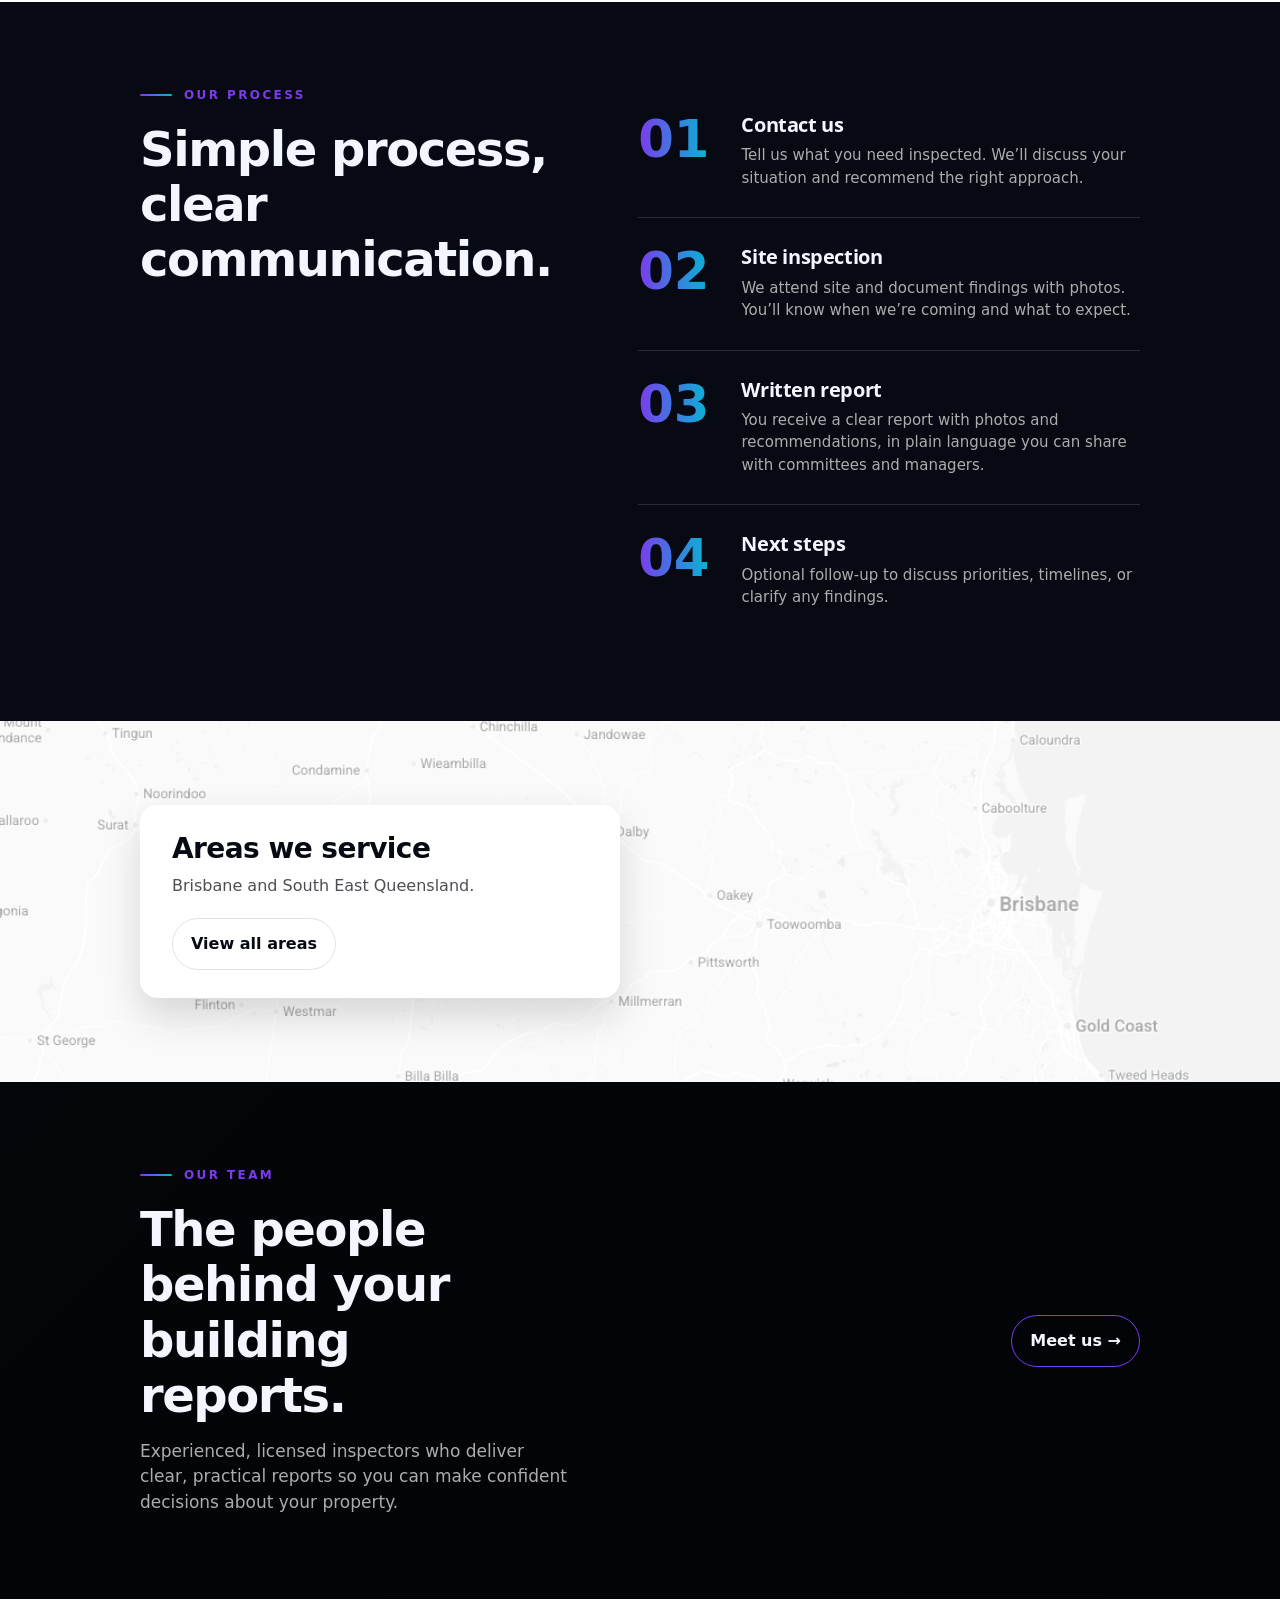
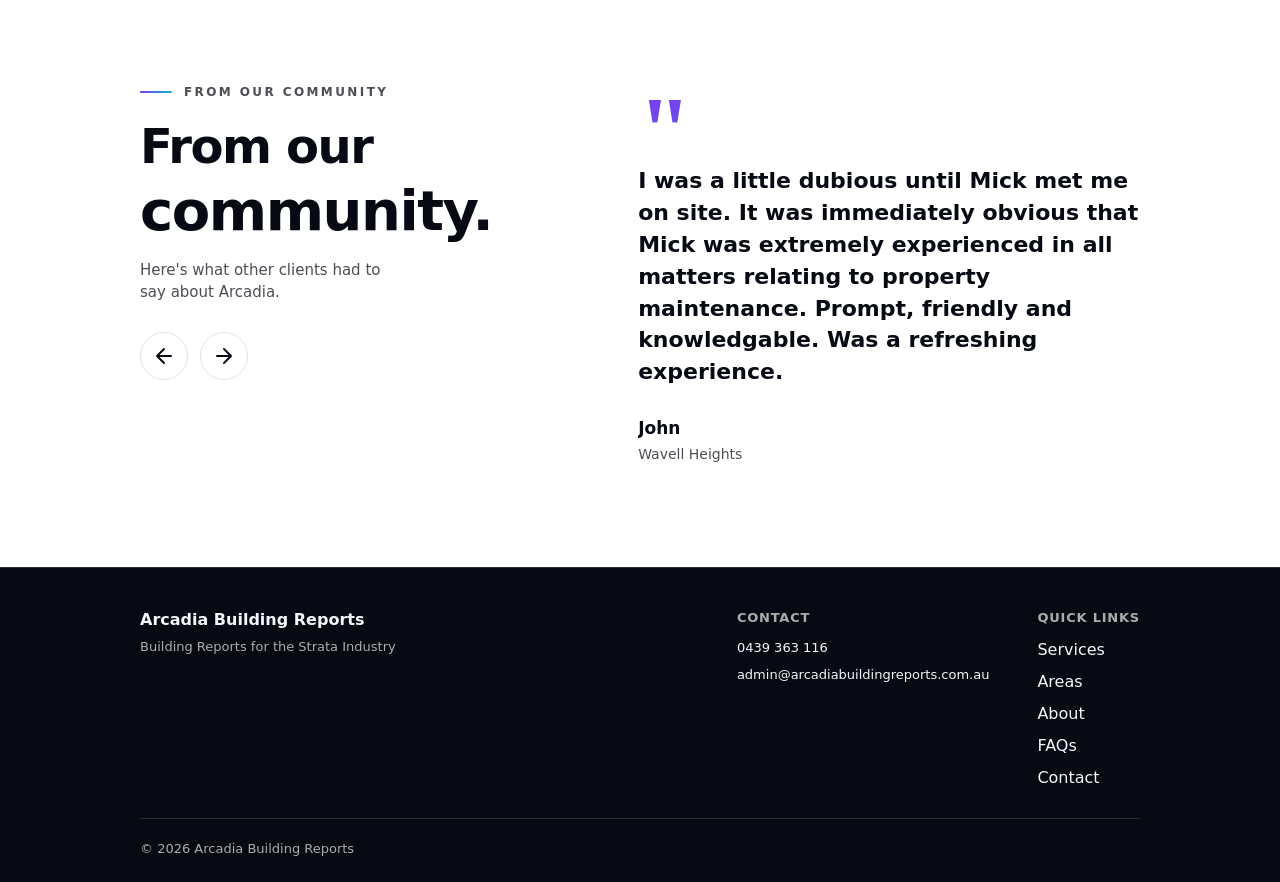
==== commit e2d617b8: "adding a readme for this project" ====
--- a/index.html
+++ b/index.html
@@ -25,7 +25,10 @@
       property="og:description"
       content="Clear, practical building inspection reports for strata, property managers and owners across Brisbane and South East Queensland."
     />
-    <meta property="og:url" content="https://www.arcadiabuildingreports.com.au/" />
+    <meta
+      property="og:url"
+      content="https://www.arcadiabuildingreports.com.au/"
+    />
     <meta
       property="og:image"
       content="https://www.arcadiabuildingreports.com.au/images/strata-building2.png"
@@ -241,7 +244,6 @@
                 strata and property.
               </p>
             </article>
-
           </div>
         </div>
       </section>
@@ -464,12 +466,20 @@
         <div class="footer__main">
           <div class="footer__brand">
             <p class="footer__name">Arcadia Building Reports</p>
-            <p class="footer__tagline small">Building & strata reports across Brisbane and South East Queensland.</p>
+            <p class="footer__tagline small">
+              Building Reports for the Strata Industry
+            </p>
           </div>
           <div class="footer__contact">
             <p class="footer__heading small">Contact</p>
-            <a href="tel:+61439363116" class="footer__link small">0439 363 116</a>
-            <a href="mailto:admin@arcadiabuildingreports.com.au" class="footer__link small">admin@arcadiabuildingreports.com.au</a>
+            <a href="tel:+61439363116" class="footer__link small"
+              >0439 363 116</a
+            >
+            <a
+              href="mailto:admin@arcadiabuildingreports.com.au"
+              class="footer__link small"
+              >admin@arcadiabuildingreports.com.au</a
+            >
           </div>
           <nav class="footer__nav" aria-label="Footer">
             <p class="footer__heading small">Quick links</p>
@@ -481,7 +491,9 @@
           </nav>
         </div>
         <div class="footer__bottom">
-          <p class="small">© <span id="year"></span> Arcadia Building Reports</p>
+          <p class="small">
+            © <span id="year"></span> Arcadia Building Reports
+          </p>
         </div>
       </div>
     </footer>
--- a/styles.css
+++ b/styles.css
@@ -340,6 +340,11 @@
   padding: 90px 0 40px;
 }
 
+/* Match About / Contact hero foot room (scroll affordance); homepage stays on default .hero padding */
+.hero:not(.hero--full) {
+  padding-bottom: 80px;
+}
+
 /* Pull hero behind the header so the hero background shows through the transparent nav */
 .hero--full {
   position: relative;
@@ -476,7 +481,6 @@
 .hero--about {
   margin-top: -84px;
   padding-top: 174px;
-  padding-bottom: 80px;
   min-height: 50vh;
   display: flex;
   flex-direction: column;
@@ -509,15 +513,10 @@
   text-align: left;
 }
 
-.hero--about .hero__lead {
-  color: rgba(255, 255, 255, 0.9);
-}
-
 /* Contact page hero – woman-on-phone image, same overlay as about */
 .hero--contact {
   margin-top: -84px;
   padding-top: 174px;
-  padding-bottom: 80px;
   min-height: 50vh;
   display: flex;
   flex-direction: column;
@@ -550,6 +549,13 @@
   text-align: left;
 }
 
+/* Shared layout for page heroes with scroll affordance (about, contact, inner pages) */
+.hero:not(.hero--full) .hero__content {
+  display: flex;
+  flex-direction: column;
+  align-items: flex-start;
+}
+
 .hero__scroll {
   display: inline-flex;
   flex-direction: column;
@@ -562,6 +568,12 @@
   animation: hero-scroll-bounce 2s ease-in-out infinite;
 }
 
+@media (prefers-reduced-motion: reduce) {
+  .hero__scroll {
+    animation: none;
+  }
+}
+
 .hero__scroll:hover {
   opacity: 1;
   color: #ffffff;
@@ -630,6 +642,11 @@
   font-size: 17px;
   color: var(--muted-light);
   max-width: 62ch;
+}
+
+/* Interior page heroes (not homepage): brighter body copy on dark backgrounds */
+.hero:not(.hero--full) .lead {
+  color: rgba(255, 255, 255, 0.92);
 }
 
 .cta-row {
@@ -1883,13 +1900,13 @@
 .contact-message--success {
   background: rgba(6, 182, 212, 0.12);
   border: 1px solid var(--accent2);
-  color: var(--text-dark);
+  color: var(--text-light);
 }
 
 .contact-message--error {
   background: rgba(220, 38, 38, 0.08);
   border: 1px solid #dc2626;
-  color: var(--text-dark);
+  color: var(--text-light);
 }
 
 /* ===== Contact section (light bg, two columns: info left, form right) ===== */
@@ -2249,8 +2266,8 @@
 /* Headshot area: image + dark overlay + name on top */
 .our-story__headshot {
   position: relative;
-  aspect-ratio: 4 / 5;
-  min-height: 280px;
+  aspect-ratio: 1 / 1;
+  min-height: 200px;
   overflow: hidden;
 }
 
@@ -2271,6 +2288,23 @@
     rgba(0, 0, 0, 0.2) 100%
   );
   pointer-events: none;
+  transition: background 0.35s ease;
+}
+
+.our-story__card:hover .our-story__headshot-overlay,
+.our-story__card:focus-within .our-story__headshot-overlay {
+  background: linear-gradient(
+    to top,
+    rgba(0, 0, 0, 0.45) 0%,
+    rgba(0, 0, 0, 0.2) 45%,
+    rgba(0, 0, 0, 0.06) 100%
+  );
+}
+
+@media (prefers-reduced-motion: reduce) {
+  .our-story__headshot-overlay {
+    transition: none;
+  }
 }
 
 /* Name when not on photo (fallback) */
@@ -2303,6 +2337,18 @@
   background: linear-gradient(to top, rgba(0, 0, 0, 0.5) 0%, transparent 100%);
   background-clip: unset;
   -webkit-background-clip: unset;
+  transition: background 0.35s ease;
+}
+
+.our-story__card:hover .our-story__name--on-photo,
+.our-story__card:focus-within .our-story__name--on-photo {
+  background: linear-gradient(to top, rgba(0, 0, 0, 0.28) 0%, transparent 100%);
+}
+
+@media (prefers-reduced-motion: reduce) {
+  .our-story__name--on-photo {
+    transition: none;
+  }
 }
 
 /* Bio body: separator line + role + paragraphs */
@@ -2655,6 +2701,10 @@
 
   .hero {
     padding: 70px 0 30px;
+  }
+
+  .hero:not(.hero--full) {
+    padding-bottom: 80px;
   }
 
   .hero--full {
@@ -2841,6 +2891,10 @@
     padding: 60px 0 30px;
   }
 
+  .hero:not(.hero--full) {
+    padding-bottom: 60px;
+  }
+
   /* Simple page heroes (Services, Areas, FAQs): same pull as hero--full so no body gap */
   .hero:not(.hero--full):not(.hero--about):not(.hero--contact) {
     margin-top: calc(-70px - env(safe-area-inset-top, 0px));
@@ -2864,7 +2918,6 @@
   .hero--contact {
     margin-top: calc(-70px - env(safe-area-inset-top, 0px));
     padding-top: calc(130px + env(safe-area-inset-top, 0px));
-    padding-bottom: 60px;
     min-height: auto;
   }
 
@@ -3125,7 +3178,7 @@
   }
 
   .our-story__headshot {
-    min-height: 220px;
+    min-height: 180px;
   }
 
   .our-story__name--on-photo {
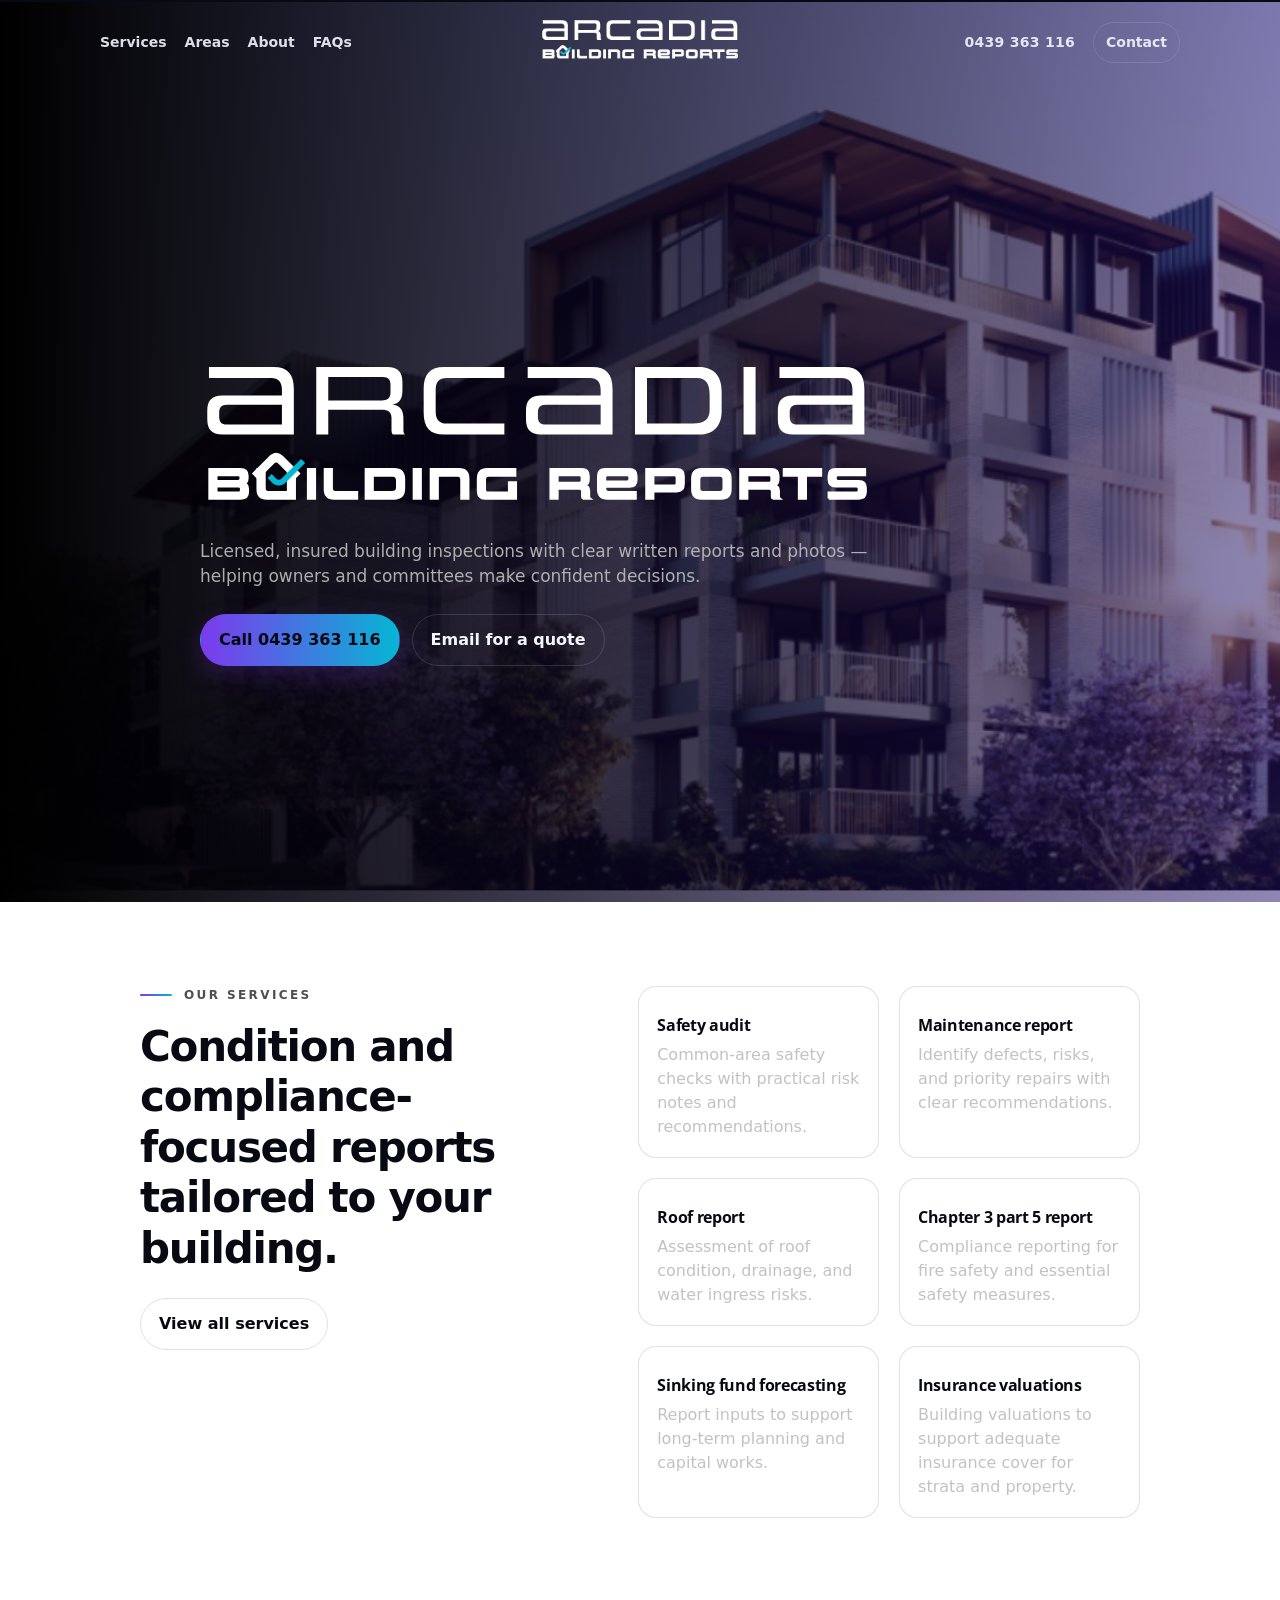
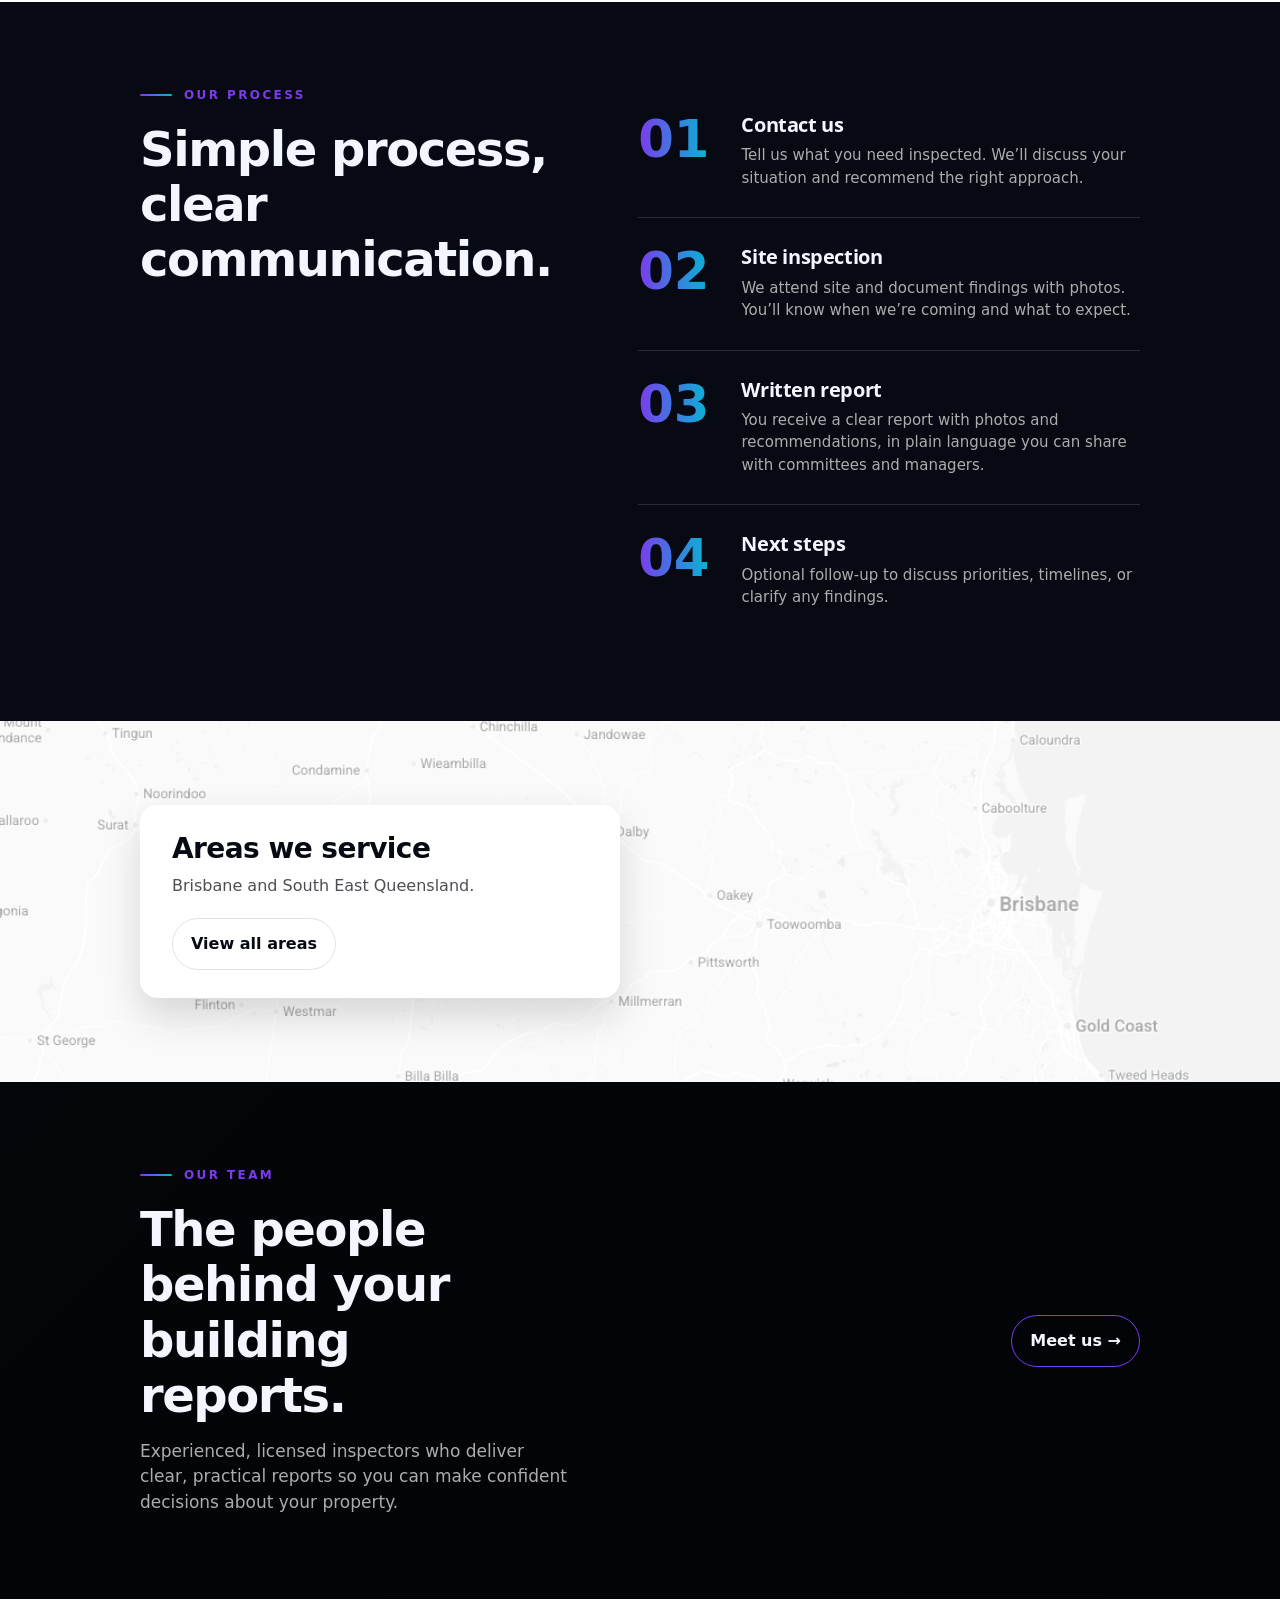
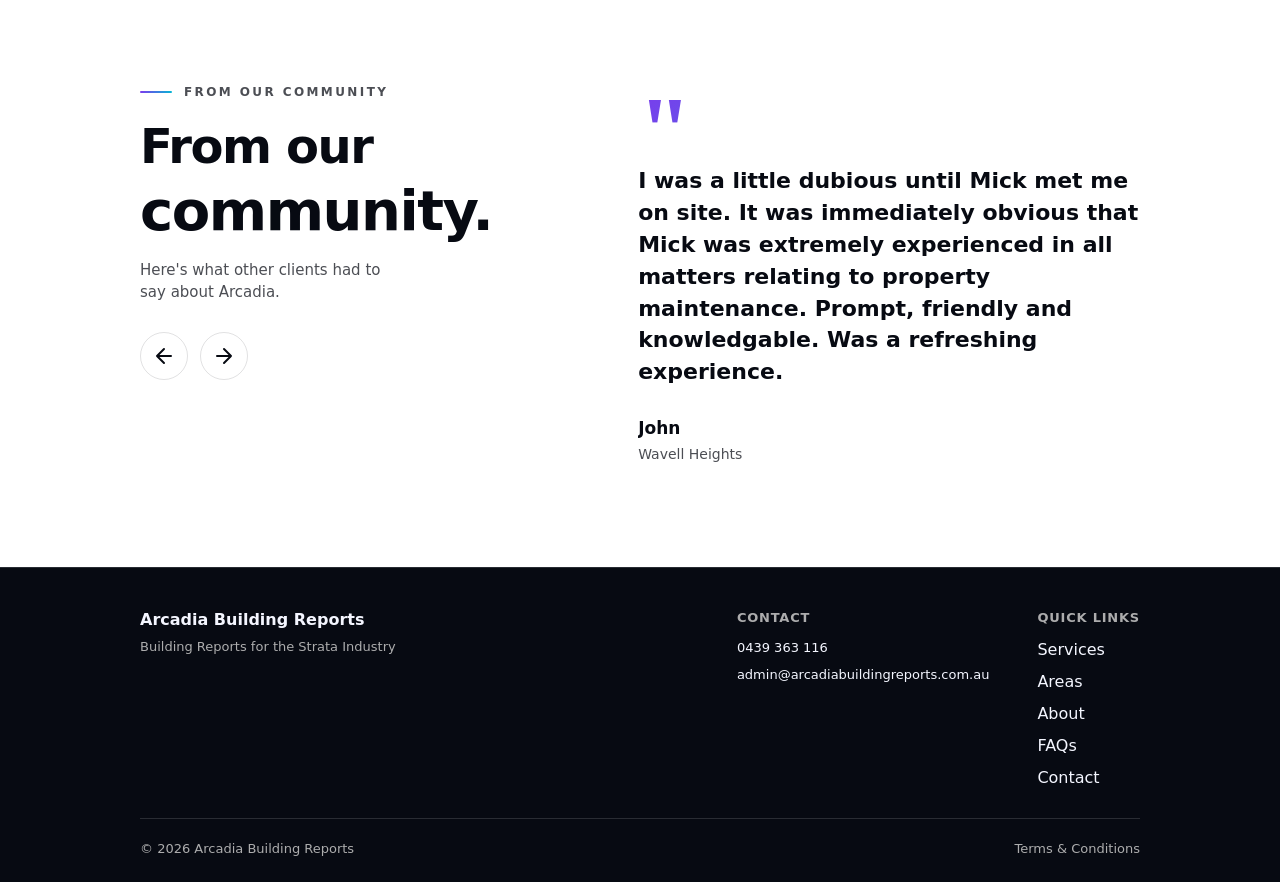
==== commit 3f0e88b0: "adding the new terms and conditions page" ====
--- a/index.html
+++ b/index.html
@@ -494,6 +494,9 @@
           <p class="small">
             © <span id="year"></span> Arcadia Building Reports
           </p>
+          <a class="footer__legal small" href="terms.html"
+            >Terms &amp; Conditions</a
+          >
         </div>
       </div>
     </footer>
--- a/styles.css
+++ b/styles.css
@@ -1887,6 +1887,15 @@
   line-height: 1.6;
   color: var(--muted-dark);
   max-width: none;
+}
+
+.faq-answer a {
+  color: var(--accent);
+  text-decoration: underline;
+}
+
+.faq-answer a:hover {
+  color: var(--accent2);
 }
 
 /* ===== Contact messages (success / error) ===== */
@@ -2678,6 +2687,11 @@
 }
 
 .footer__bottom {
+  display: flex;
+  flex-wrap: wrap;
+  align-items: center;
+  justify-content: space-between;
+  gap: 8px 20px;
   padding-top: 20px;
   border-top: 1px solid var(--line-light);
 }
@@ -2685,6 +2699,99 @@
 .footer__bottom p {
   margin: 0;
   color: var(--muted-light);
+}
+
+.footer__legal {
+  color: var(--muted-light);
+}
+
+.footer__legal:hover {
+  color: var(--accent2);
+  text-decoration: none;
+}
+
+/* ===== Legal / terms page ===== */
+.legal-section {
+  padding-top: 56px;
+  padding-bottom: 80px;
+}
+
+.legal {
+  max-width: 72ch;
+}
+
+.legal__updated {
+  margin: 0 0 32px;
+  font-size: 14px;
+  color: var(--muted-dark);
+}
+
+.legal h2 {
+  margin: 2.75rem 0 1rem;
+  font-size: 28px;
+  color: var(--text-dark);
+}
+
+.legal h2:first-of-type {
+  margin-top: 0;
+}
+
+.legal h3 {
+  margin: 2rem 0 0.75rem;
+  font-size: 1.05rem;
+  font-weight: 600;
+  letter-spacing: 0.04em;
+  color: var(--text-dark);
+}
+
+.legal p {
+  margin: 0 0 14px;
+  max-width: none;
+  line-height: 1.65;
+}
+
+.legal__defs {
+  margin: 0 0 8px;
+}
+
+.legal dt {
+  margin: 1.35rem 0 0.35rem;
+  font-weight: 600;
+  color: var(--text-dark);
+}
+
+.legal dt:first-child {
+  margin-top: 0;
+}
+
+.legal dd {
+  margin: 0;
+  color: var(--muted-dark);
+  line-height: 1.65;
+}
+
+.legal dd p {
+  margin: 0 0 10px;
+}
+
+.legal ul {
+  margin: 0 0 16px;
+  padding-left: 1.25em;
+}
+
+.legal li {
+  margin: 0 0 8px;
+  color: var(--muted-dark);
+  line-height: 1.65;
+}
+
+.legal dd ul {
+  margin: 0;
+}
+
+.legal dd ul:last-child,
+.legal dd p:last-child {
+  margin-bottom: 0;
 }
 
 /* ===== Responsive ===== */
@@ -3269,6 +3376,13 @@
 
   .footer__bottom {
     padding-top: 16px;
+    flex-direction: column;
+    align-items: flex-start;
+    gap: 10px;
+  }
+
+  .legal h3 {
+    font-size: 1.05rem;
   }
 
   /* Typography adjustments */
